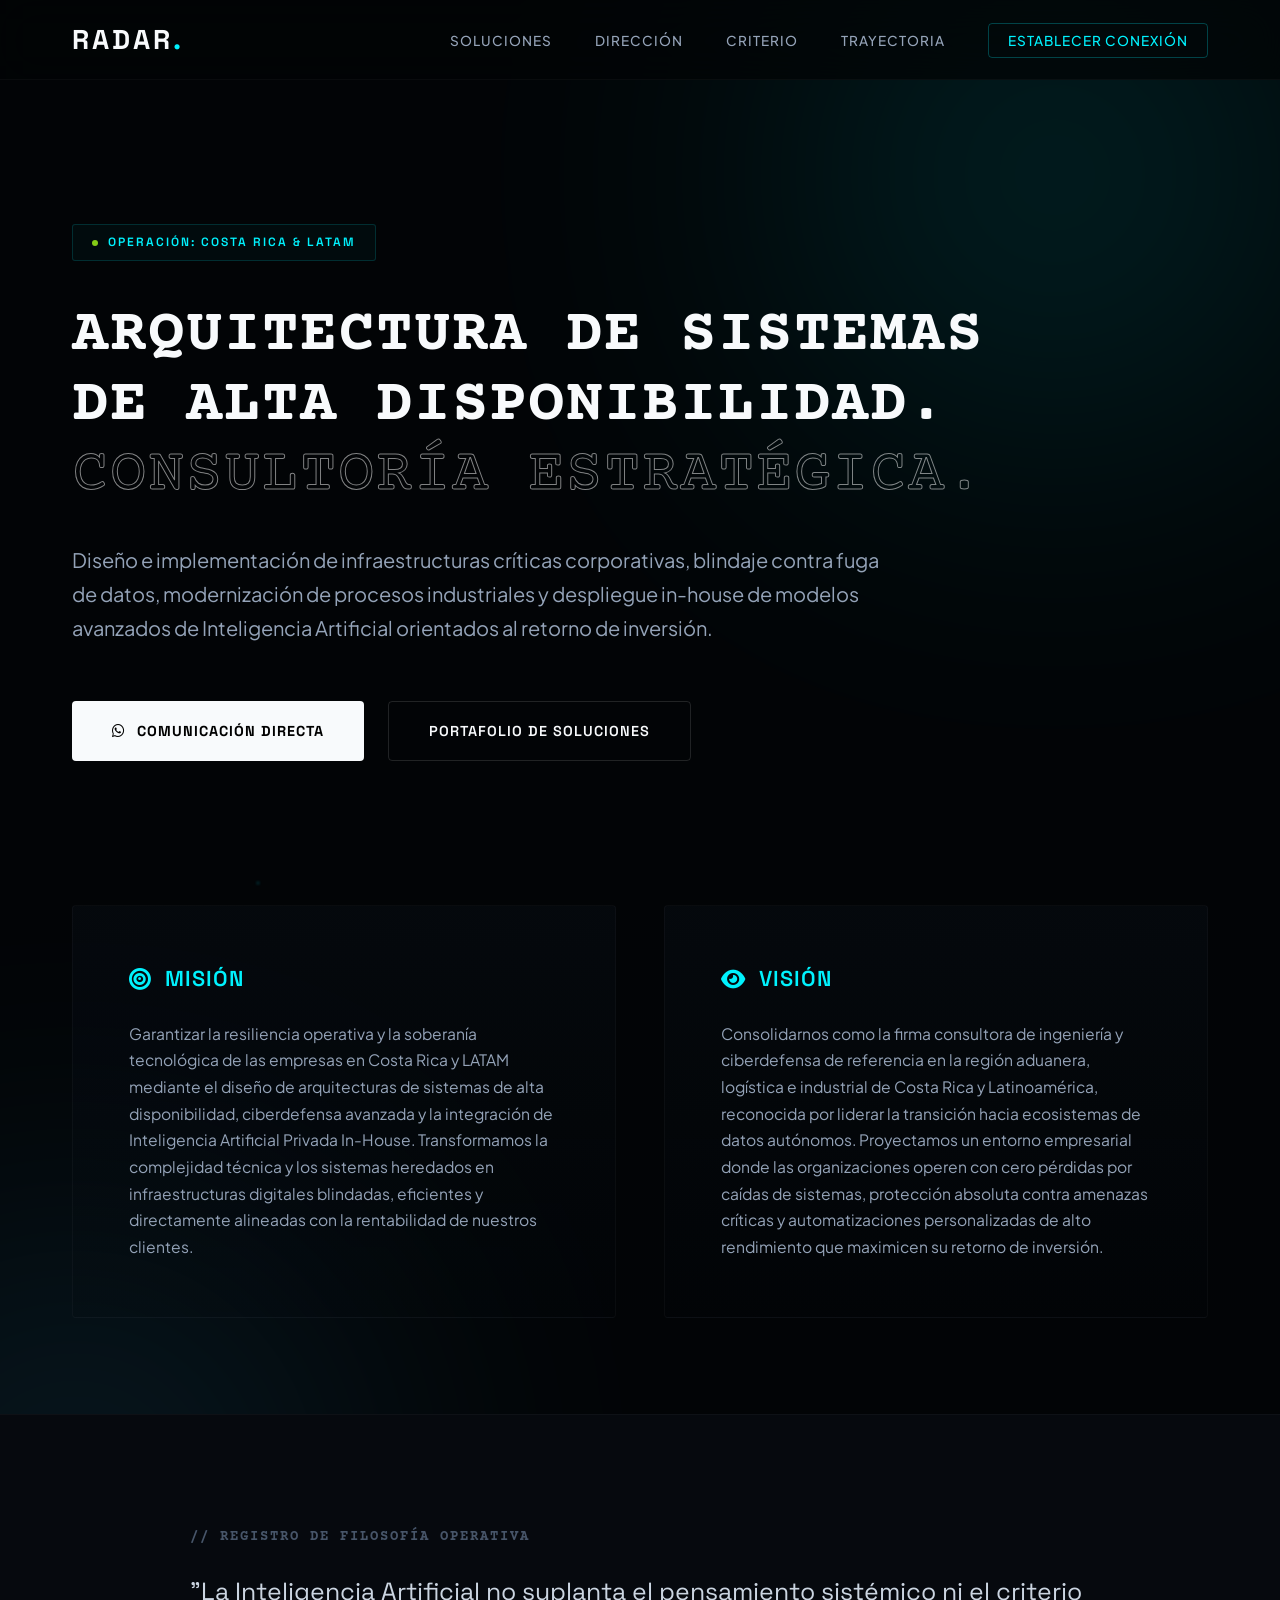
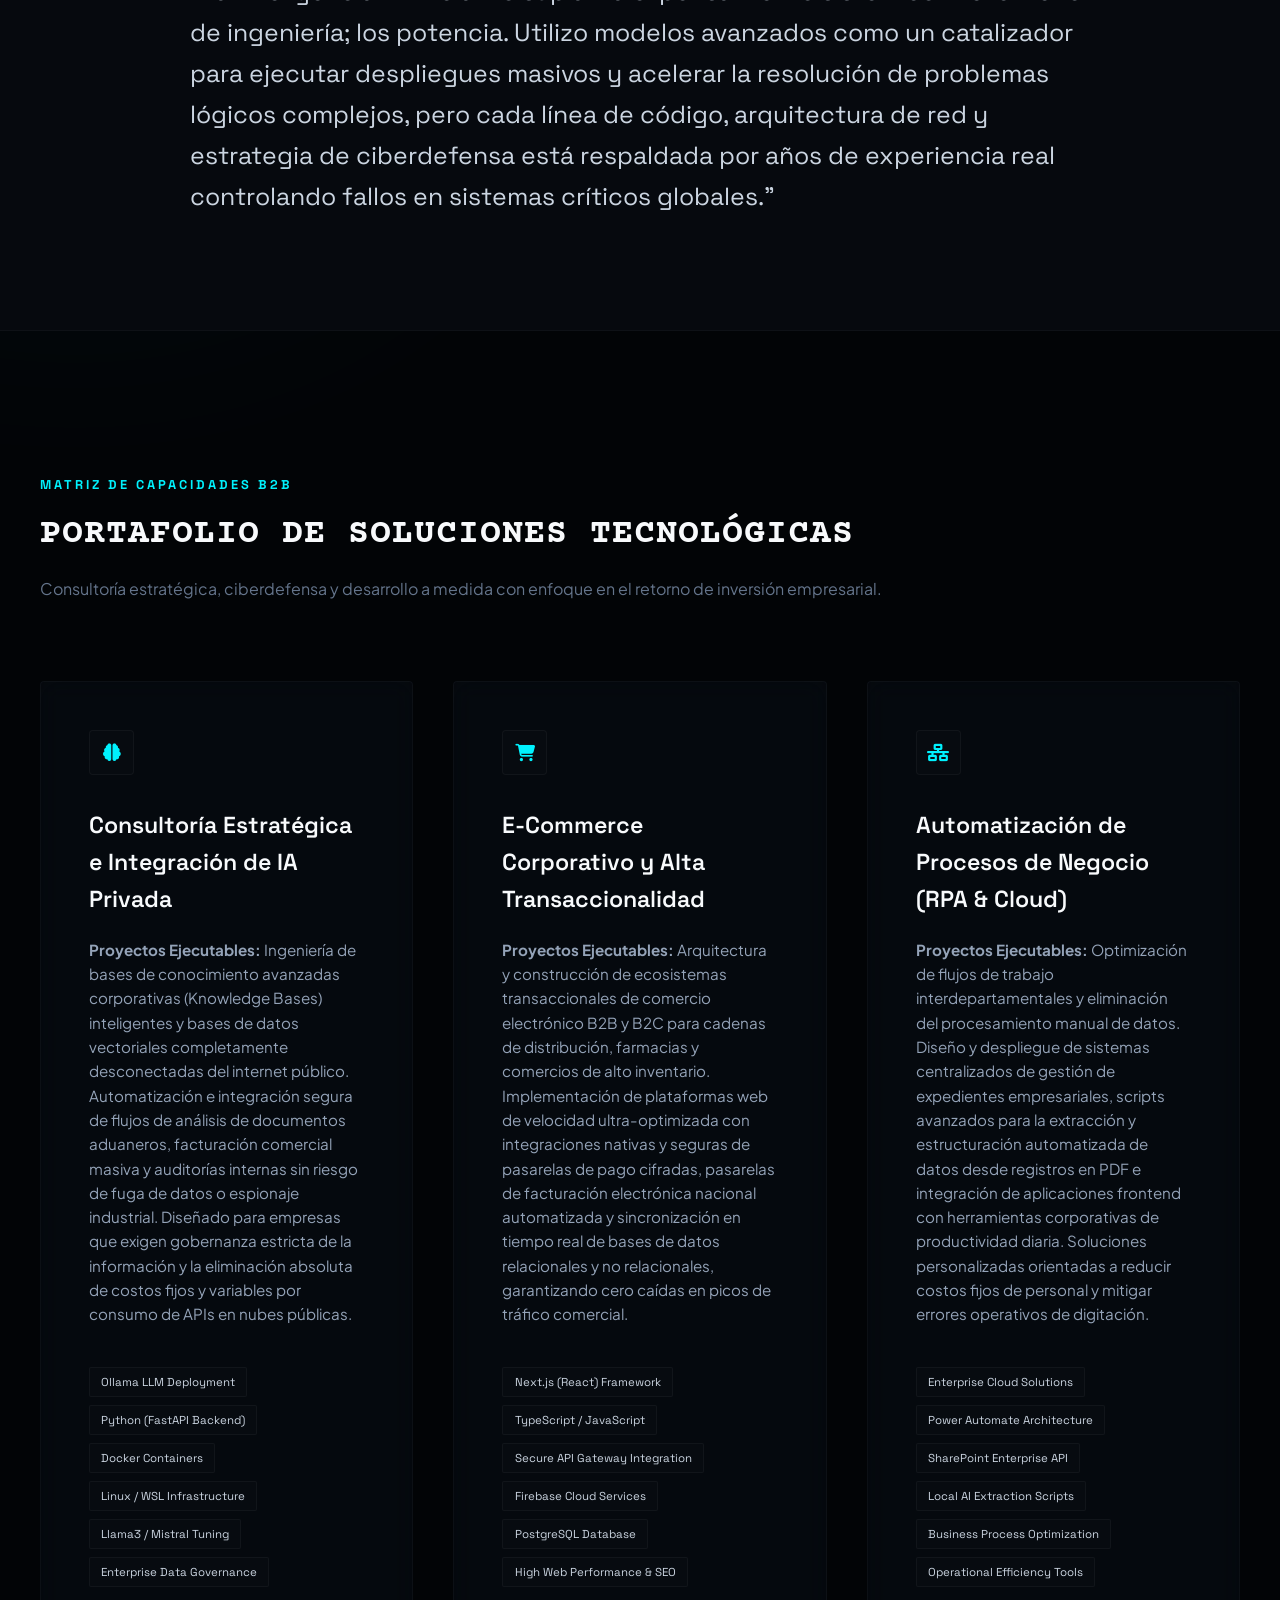
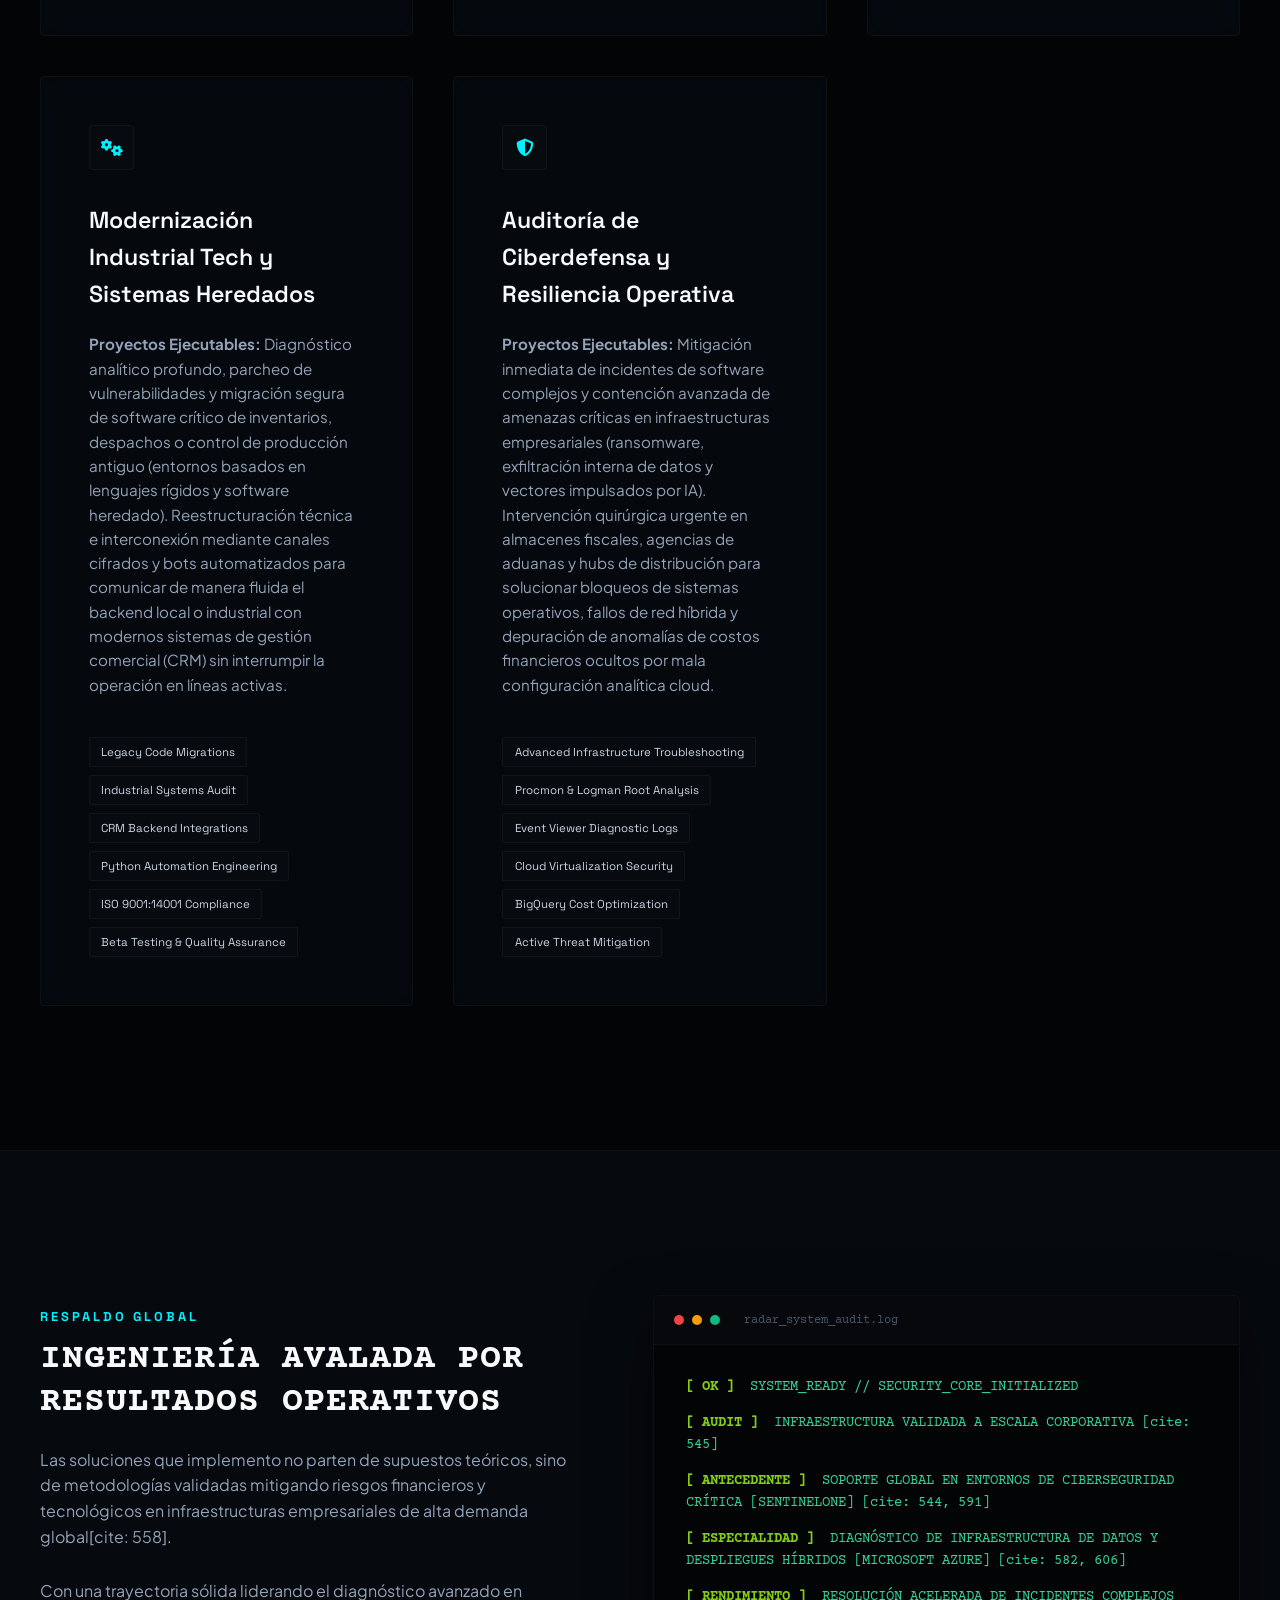
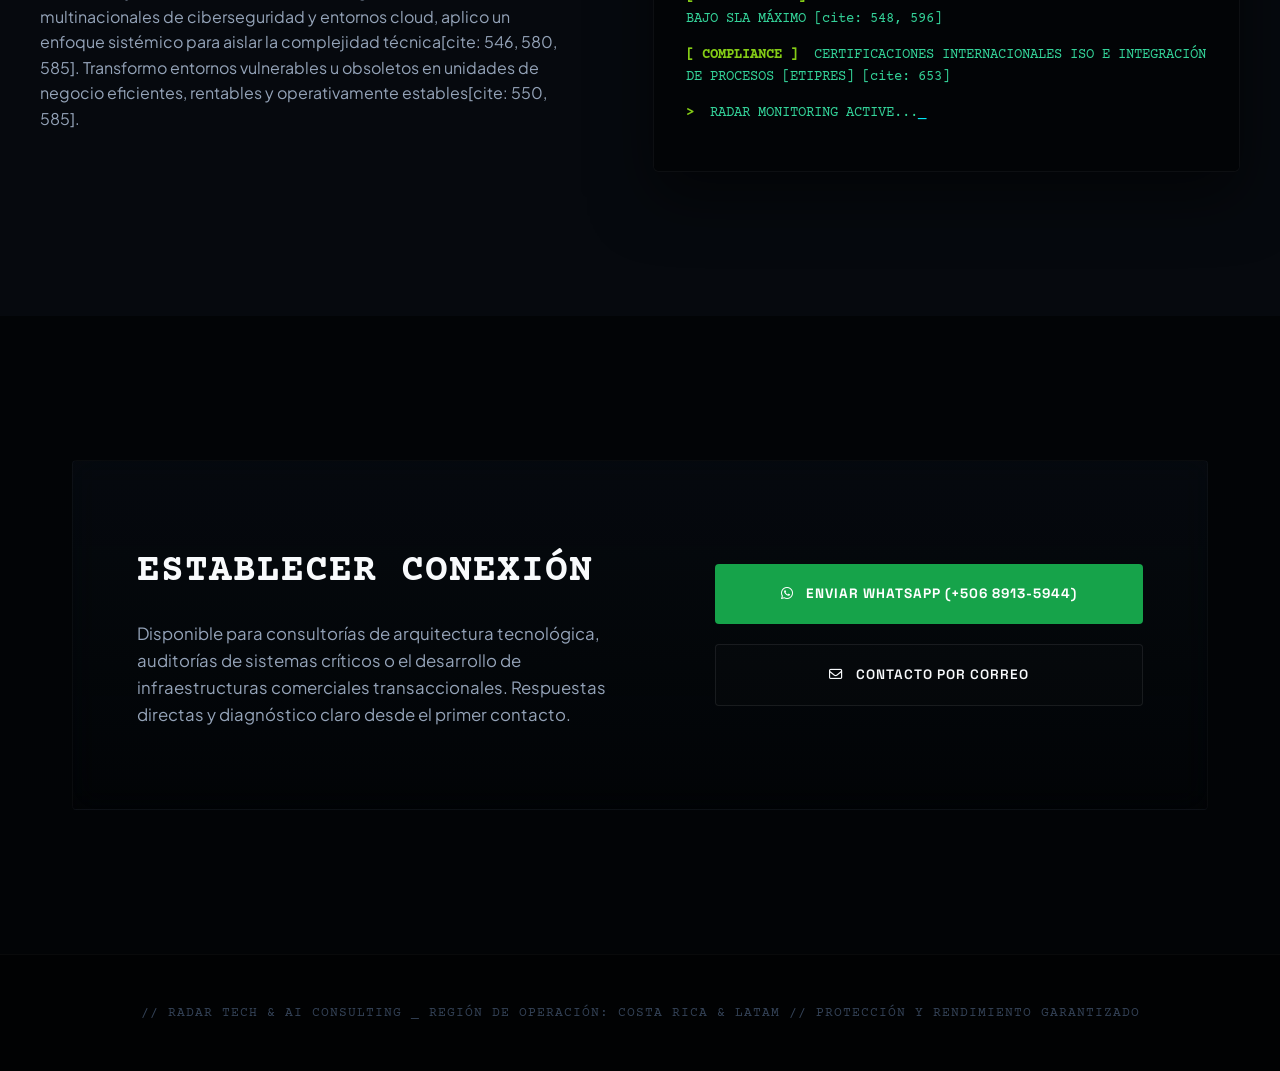
==== index.html @ 562ceb51 "Add files via upload Primera version del sitio radarsitemas.com" ====
<!DOCTYPE html>
<html lang="es">
<head>
    <meta charset="UTF-8">
    <meta name="viewport" content="width=device-width, initial-scale=1.0">
    
    <title>Radar | Arquitectura de Sistemas, Consultoría de IA y Ciberseguridad Costa Rica & LATAM</title>
    <meta name="description" content="Firma de consultoría tecnológica B2B especializada en arquitectura de sistemas de alta disponibilidad, despliegue de IA privada in-house con Ollama, desarrollo de E-commerce corporativo transaccional con Next.js y modernización de infraestructuras críticas industriales legacy en Costa Rica y Latinoamérica.">
    <meta name="keywords" content="Arquitectura de sistemas Costa Rica, Consultoría de Inteligencia Artificial LATAM, Ciberseguridad empresarial, Desarrollo Next.js, Automatización de documentos, Soporte de infraestructura crítica, Ollama In-House, FastAPI backend, Diagnóstico de sistemas legados, Optimización Cloud BigQuery, Virtualización corporativa, Seguridad informática Heredia">
    <meta name="author" content="Radar Tech & AI Consulting">
    <meta name="robots" content="index, follow">
    <link rel="canonical" href="https://tu-dominio-radar.com/">

    <meta property="og:type" content="website">
    <meta property="og:title" content="Radar | Arquitectura de Sistemas y Soluciones de IA Corporativa">
    <meta property="og:description" content="Diseño e implementación de infraestructuras críticas corporativas, blindaje contra fuga de datos, e-commerce transaccional y despliegue in-house de modelos de IA locales orientados al retorno de inversión.">
    <meta property="og:url" content="https://tu-dominio-radar.com/">
    <meta property="og:image" content="https://tu-dominio-radar.com/assets/radar-preview.png">
    <meta property="og:site_name" content="Radar Tech & AI Consulting">
    <meta property="og:locale" content="es_CR">

    <meta name="twitter:card" content="summary_large_image">
    <meta name="twitter:title" content="Radar | Arquitectura de Sistemas y Soluciones de IA Corporativa">
    <meta name="twitter:description" content="Consultoría tecnológica B2B de alta disponibilidad, resiliencia operativa y ciberdefensa avanzada para empresas e instituciones en Costa Rica y LATAM.">
    <meta name="twitter:image" content="https://tu-dominio-radar.com/assets/radar-preview.png">

    <script type="application/ld+json">
    {
      "@context": "https://schema.org",
      "@type": "ProfessionalService",
      "name": "Radar Tech & AI Consulting",
      "image": "https://tu-dominio-radar.com/assets/radar-preview.png",
      "description": "Firma de consultoría especializada en arquitectura de sistemas, ciberdefensa avanzada, modernización de sistemas industriales legados y despliegue de soluciones de IA privadas.",
      "url": "https://tu-dominio-radar.com/",
      "telephone": "+50689135944",
      "email": "jeffryc6@outlook.com",
      "address": {
        "@type": "PostalAddress",
        "addressLocality": "Osa",
        "addressRegion": "Puntarenas",
        "addressCountry": "CR"
      },
      "geo": {
        "@type": "GeoCoordinates",
        "latitude": "10.0024",
        "longitude": "-84.1165"
      },
      "openingHoursSpecification": {
        "@type": "OpeningHoursSpecification",
        "dayOfWeek": [
          "Monday",
          "Tuesday",
          "Wednesday",
          "Thursday",
          "Friday"
        ],
        "opens": "08:00",
        "closes": "18:00"
      },
      "sameAs": [
        "https://www.linkedin.com/in/jefry-carmona-715261119/"
      ],
      "priceRange": "$$$"
    }
    </script>

    <link rel="preconnect" href="https://fonts.googleapis.com">
    <link rel="preconnect" href="https://fonts.gstatic.com" crossorigin>
    <link href="https://fonts.googleapis.com/css2?family=Courier+Prime:wght@400;700&family=Space+Grotesk:wght@400;500;600;700&family=Plus+Jakarta+Sans:wght@400;500;600;700&display=swap" rel="stylesheet">
    <link rel="stylesheet" href="https://cdnjs.cloudflare.com/ajax/libs/font-awesome/6.4.0/css/all.min.css">
    <link rel="stylesheet" href="styles.css">
</head>
<body>

    <div class="particles-container">
        <div class="particle p1"></div>
        <div class="particle p2"></div>
        <div class="particle p3"></div>
        <div class="particle p4"></div>
    </div>

    <div class="ambient-glow bg-glow-1"></div>
    <div class="ambient-glow bg-glow-2"></div>

    <nav>
        <div class="nav-container">
            <div class="brand-logo">RADAR<span>.</span></div>
            <div class="nav-links">
                <a href="#soluciones">Soluciones</a>
                <a href="#estrategia">Dirección</a>
                <a href="#criterio">Criterio</a>
                <a href="#trayectoria">Trayectoria</a>
                <a href="#contacto" class="nav-cta">Establecer Conexión</a>
            </div>
        </div>
    </nav>

    <header>
        <div class="container-hero-elements">
            <div class="badge-mercado">
                <span class="pulse-dot"></span> OPERACIÓN: COSTA RICA & LATAM
            </div>
            <h1 class="typewriter-title">Arquitectura de Sistemas<br>de Alta Disponibilidad. <br><span>Consultoría Estratégica.</span></h1>
            <p class="meta-sub">Diseño e implementación de infraestructuras críticas corporativas, blindaje contra fuga de datos, modernización de procesos industriales y despliegue in-house de modelos avanzados de Inteligencia Artificial orientados al retorno de inversión.</p>
            <div class="cta-container">
                <a href="https://wa.me/50689135944" class="btn-primary" target="_blank">
                    <i class="fa-brands fa-whatsapp"></i> COMUNICACIÓN DIRECTA
                </a>
                <a href="#soluciones" class="btn-secondary">PORTAFOLIO DE SOLUCIONES</a>
            </div>
        </div>
    </header>

    <section id="estrategia" class="estrategia-section">
        <div class="estrategia-container">
            <div class="card-estrategica">
                <div class="icon-header-estrategica"><i class="fa-solid fa-bullseye"></i> Misión</div>
                <p>Garantizar la resiliencia operativa y la soberanía tecnológica de las empresas en Costa Rica y LATAM mediante el diseño de arquitecturas de sistemas de alta disponibilidad, ciberdefensa avanzada y la integración de Inteligencia Artificial Privada In-House. Transformamos la complejidad técnica y los sistemas heredados en infraestructuras digitales blindadas, eficientes y directamente alineadas con la rentabilidad de nuestros clientes.</p>
            </div>
            <div class="card-estrategica">
                <div class="icon-header-estrategica"><i class="fa-solid fa-eye"></i> Visión</div>
                <p>Consolidarnos como la firma consultora de ingeniería y ciberdefensa de referencia en la región aduanera, logística e industrial de Costa Rica y Latinoamérica, reconocida por liderar la transición hacia ecosistemas de datos autónomos. Proyectamos un entorno empresarial donde las organizaciones operen con cero pérdidas por caídas de sistemas, protección absoluta contra amenazas críticas y automatizaciones personalizadas de alto rendimiento que maximicen su retorno de inversión.</p>
            </div>
        </div>
    </section>

    <section id="criterio" class="manifiesto-section">
        <div class="manifiesto-block">
            <span class="manifiesto-tag">// REGISTRO DE FILOSOFÍA OPERATIVA</span>
            <p>"La Inteligencia Artificial no suplanta el pensamiento sistémico ni el criterio de ingeniería; los potencia. Utilizo modelos avanzados como un catalizador para ejecutar despliegues masivos y acelerar la resolución de problemas lógicos complejos, pero cada línea de código, arquitectura de red y estrategia de ciberdefensa está respaldada por años de experiencia real controlando fallos en sistemas críticos globales."</p>
        </div>
    </section>

    <section id="soluciones" class="servicios-section">
        <div class="section-title">
            <span class="section-subtitle">MATRIZ DE CAPACIDADES B2B</span>
            <h2 class="typewriter-title">PORTAFOLIO DE SOLUCIONES TECNOLÓGICAS</h2>
            <p>Consultoría estratégica, ciberdefensa y desarrollo a medida con enfoque en el retorno de inversión empresarial.</p>
        </div>
        
        <div class="grid-servicios">
            <div class="card-servicio">
                <div class="card-inner">
                    <div class="card-header-icon">
                        <i class="fa-solid fa-brain"></i>
                    </div>
                    <h3>Consultoría Estratégica e Integración de IA Privada</h3>
                    <p><strong>Proyectos Ejecutables:</strong> Ingeniería de bases de conocimiento avanzadas corporativas (Knowledge Bases) inteligentes y bases de datos vectoriales completamente desconectadas del internet público. Automatización e integración segura de flujos de análisis de documentos aduaneros, facturación comercial masiva y auditorías internas sin riesgo de fuga de datos o espionaje industrial. Diseñado para empresas que exigen gobernanza estricta de la información y la eliminación absoluta de costos fijos y variables por consumo de APIs en nubes públicas.</p>
                    <div class="tech-tags">
                        <span>Ollama LLM Deployment</span>
                        <span>Python (FastAPI Backend)</span>
                        <span>Docker Containers</span>
                        <span>Linux / WSL Infrastructure</span>
                        <span>Llama3 / Mistral Tuning</span>
                        <span>Enterprise Data Governance</span>
                    </div>
                </div>
            </div>

            <div class="card-servicio">
                <div class="card-inner">
                    <div class="card-header-icon">
                        <i class="fa-solid fa-cart-shopping"></i>
                    </div>
                    <h3>E-Commerce Corporativo y Alta Transaccionalidad</h3>
                    <p><strong>Proyectos Ejecutables:</strong> Arquitectura y construcción de ecosistemas transaccionales de comercio electrónico B2B y B2C para cadenas de distribución, farmacias y comercios de alto inventario. Implementación de plataformas web de velocidad ultra-optimizada con integraciones nativas y seguras de pasarelas de pago cifradas, pasarelas de facturación electrónica nacional automatizada y sincronización en tiempo real de bases de datos relacionales y no relacionales, garantizando cero caídas en picos de tráfico comercial.</p>
                    <div class="tech-tags">
                        <span>Next.js (React) Framework</span>
                        <span>TypeScript / JavaScript</span>
                        <span>Secure API Gateway Integration</span>
                        <span>Firebase Cloud Services</span>
                        <span>PostgreSQL Database</span>
                        <span>High Web Performance & SEO</span>
                    </div>
                </div>
            </div>

            <div class="card-servicio">
                <div class="card-inner">
                    <div class="card-header-icon">
                        <i class="fa-solid fa-network-wired"></i>
                    </div>
                    <h3>Automatización de Procesos de Negocio (RPA & Cloud)</h3>
                    <p><strong>Proyectos Ejecutables:</strong> Optimización de flujos de trabajo interdepartamentales y eliminación del procesamiento manual de datos. Diseño y despliegue de sistemas centralizados de gestión de expedientes empresariales, scripts avanzados para la extracción y estructuración automatizada de datos desde registros en PDF e integración de aplicaciones frontend con herramientas corporativas de productividad diaria. Soluciones personalizadas orientadas a reducir costos fijos de personal y mitigar errores operativos de digitación.</p>
                    <div class="tech-tags">
                        <span>Enterprise Cloud Solutions</span>
                        <span>Power Automate Architecture</span>
                        <span>SharePoint Enterprise API</span>
                        <span>Local AI Extraction Scripts</span>
                        <span>Business Process Optimization</span>
                        <span>Operational Efficiency Tools</span>
                    </div>
                </div>
            </div>

            <div class="card-servicio">
                <div class="card-inner">
                    <div class="card-header-icon">
                        <i class="fa-solid fa-gears"></i>
                    </div>
                    <h3>Modernización Industrial Tech y Sistemas Heredados</h3>
                    <p><strong>Proyectos Ejecutables:</strong> Diagnóstico analítico profundo, parcheo de vulnerabilidades y migración segura de software crítico de inventarios, despachos o control de producción antiguo (entornos basados en lenguajes rígidos y software heredado). Reestructuración técnica e interconexión mediante canales cifrados y bots automatizados para comunicar de manera fluida el backend local o industrial con modernos sistemas de gestión comercial (CRM) sin interrumpir la operación en líneas activas.</p>
                    <div class="tech-tags">
                        <span>Legacy Code Migrations</span>                        
                        <span>Industrial Systems Audit</span>
                        <span>CRM Backend Integrations</span>
                        <span>Python Automation Engineering</span>
                        <span>ISO 9001:14001 Compliance</span>
                        <span>Beta Testing & Quality Assurance</span>
                    </div>
                </div>
            </div>

            <div class="card-servicio">
                <div class="card-inner">
                    <div class="card-header-icon">
                        <i class="fa-solid fa-shield-halved"></i>
                    </div>
                    <h3>Auditoría de Ciberdefensa y Resiliencia Operativa</h3>
                    <p><strong>Proyectos Ejecutables:</strong> Mitigación inmediata de incidentes de software complejos y contención avanzada de amenazas críticas en infraestructuras empresariales (ransomware, exfiltración interna de datos y vectores impulsados por IA). Intervención quirúrgica urgente en almacenes fiscales, agencias de aduanas y hubs de distribución para solucionar bloqueos de sistemas operativos, fallos de red híbrida y depuración de anomalías de costos financieros ocultos por mala configuración analítica cloud.</p>
                    <div class="tech-tags">
                        <span>Advanced Infrastructure Troubleshooting</span>
                        <span>Procmon & Logman Root Analysis</span>
                        <span>Event Viewer Diagnostic Logs</span>
                        <span>Cloud Virtualization Security</span>
                        <span>BigQuery Cost Optimization</span>
                        <span>Active Threat Mitigation</span>
                    </div>
                </div>
            </div>
        </div>
    </section>

    <section id="trayectoria" class="trayectoria-section">
        <div class="trayectoria-container">
            <div class="trayectoria-text">
                <span class="section-subtitle">RESPALDO GLOBAL</span>
                <h3 class="typewriter-title">INGENIERÍA AVALADA POR RESULTADOS OPERATIVOS</h3>
                <p>Las soluciones que implemento no parten de supuestos teóricos, sino de metodologías validadas mitigando riesgos financieros y tecnológicos en infraestructuras empresariales de alta demanda global[cite: 558].</p>
                <p>Con una trayectoria sólida liderando el diagnóstico avanzado en multinacionales de ciberseguridad y entornos cloud, aplico un enfoque sistémico para aislar la complejidad técnica[cite: 546, 580, 585]. Transformo entornos vulnerables u obsoletos en unidades de negocio eficientes, rentables y operativamente estables[cite: 550, 585].</p>
            </div>
            
            <div class="terminal-container">
                <div class="terminal-header">
                    <span class="dot red"></span>
                    <span class="dot yellow"></span>
                    <span class="dot green"></span>
                    <span class="terminal-title">radar_system_audit.log</span>
                </div>
                <div class="bitacora-logs">
                    <div class="log-line"><span class="log-tag">[ OK ]</span> SYSTEM_READY // SECURITY_CORE_INITIALIZED</div>
                    <div class="log-line"><span class="log-tag">[ AUDIT ]</span> INFRAESTRUCTURA VALIDADA A ESCALA CORPORATIVA [cite: 545]</div>
                    <div class="log-line"><span class="log-tag">[ ANTECEDENTE ]</span> SOPORTE GLOBAL EN ENTORNOS DE CIBERSEGURIDAD CRÍTICA [SENTINELONE] [cite: 544, 591]</div>
                    <div class="log-line"><span class="log-tag">[ ESPECIALIDAD ]</span> DIAGNÓSTICO DE INFRAESTRUCTURA DE DATOS Y DESPLIEGUES HÍBRIDOS [MICROSOFT AZURE] [cite: 582, 606]</div>
                    <div class="log-line"><span class="log-tag">[ RENDIMIENTO ]</span> RESOLUCIÓN ACELERADA DE INCIDENTES COMPLEJOS BAJO SLA MÁXIMO [cite: 548, 596]</div>
                    <div class="log-line"><span class="log-tag">[ COMPLIANCE ]</span> CERTIFICACIONES INTERNACIONALES ISO E INTEGRACIÓN DE PROCESOS [ETIPRES] [cite: 653]</div>
                    <div class="log-line blink-line"><span class="log-tag">></span> RADAR MONITORING ACTIVE...<span>_</span></div>
                </div>
            </div>
        </div>
    </section>

    <section id="contacto" class="contacto-section">
        <div class="contacto-wrapper">
            <div class="contacto-info">
                <h2 class="typewriter-title">ESTABLECER CONEXIÓN</h2>
                <p>Disponible para consultorías de arquitectura tecnológica, auditorías de sistemas críticos o el desarrollo de infraestructuras comerciales transaccionales. Respuestas directas y diagnóstico claro desde el primer contacto.</p>
            </div>
            <div class="contacto-actions">
                <a href="https://wa.me/50689135944" class="btn-whatsapp" target="_blank">
                    <i class="fa-brands fa-whatsapp"></i> ENVIAR WHATSAPP (+506 8913-5944)
                </a>
                <a href="mailto:jeffryc6@outlook.com" class="btn-email">
                    <i class="fa-regular fa-envelope"></i> CONTACTO POR CORREO
                </a>
            </div>
        </div>
    </section>

    <footer>
        <p>// RADAR TECH & AI CONSULTING _ REGIÓN DE OPERACIÓN: COSTA RICA & LATAM // PROTECCIÓN Y RENDIMIENTO GARANTIZADO</p>
    </footer>

</body>
</html>
---- styles.css ----
:root {
    --bg-principal: #020406; /* Negro ultra profundo estilo Apple OLED */
    --bg-secundario: #06090e; /* Gris azulado aduanero militar */
    --bg-tarjeta: rgba(10, 16, 26, 0.45); /* Cristal translúcido premium */
    --color-primario: #00f2fe; /* Cyan táctico de alta visibilidad */
    --color-secundario: #38bdf8; /* Azul cielo tecnológico */
    --texto-principal: #f8fafc;
    --texto-mutado: #475569;
    --color-linea-empresa: #84cc16; /* Verde de estado seguro corporativo */
    --borde-premium: rgba(0, 242, 254, 0.08);
    --glass-border: rgba(255, 255, 255, 0.03);
}

* {
    box-sizing: border-box;
    margin: 0;
    padding: 0;
    scroll-behavior: smooth;
}

body {
    font-family: 'Plus Jakarta Sans', sans-serif;
    background-color: var(--bg-principal);
    color: var(--texto-principal);
    line-height: 1.6;
    overflow-x: hidden;
    position: relative;
}

/* --- RED DE PARTÍCULAS CON MOVIMIENTO DINÁMICO NATIVO --- */
.particles-container {
    position: absolute;
    top: 0; left: 0; width: 100%; height: 100%;
    pointer-events: none;
    z-index: -1;
    overflow: hidden;
}

.particle {
    position: absolute;
    background: rgba(0, 242, 254, 0.12);
    border-radius: 50%;
    filter: blur(1px);
}

.p1 { width: 4px; height: 4px; top: 15%; left: 20%; animation: floatVertical 12s infinite ease-in-out; }
.p2 { width: 6px; height: 6px; top: 45%; left: 80%; animation: floatVertical 18s infinite ease-in-out 2s; background: rgba(56, 189, 248, 0.08); }
.p3 { width: 3px; height: 3px; top: 75%; left: 40%; animation: floatVertical 14s infinite ease-in-out 1s; }
.p4 { width: 5px; height: 5px; top: 25%; left: 65%; animation: floatVertical 22s infinite ease-in-out 3s; }

@keyframes floatVertical {
    0%, 100% { transform: translateY(0) translateX(0); opacity: 0.3; }
    50% { transform: translateY(-60px) translateX(20px); opacity: 0.8; }
}

/* --- GRADIENTES AMBIENTALES FLOTANTES (Estilo CrowdStrike) --- */
.ambient-glow {
    position: absolute;
    width: 650px;
    height: 650px;
    border-radius: 50%;
    pointer-events: none;
    z-index: -1;
    filter: blur(150px);
    opacity: 0.22;
    animation: pulseGlow 10s infinite ease-in-out;
}
.bg-glow-1 {
    top: -150px; right: -100px;
    background: radial-gradient(circle, var(--color-primario) 0%, transparent 80%);
}
.bg-glow-2 {
    top: 130vh; left: -250px;
    background: radial-gradient(circle, var(--color-secundario) 0%, transparent 80%);
    animation-delay: 3s;
}

@keyframes pulseGlow {
    0%, 100% { transform: scale(1); opacity: 0.18; }
    50% { transform: scale(1.12); opacity: 0.24; }
}

/* --- TIPOGRAFÍAS Y ENCABEZADOS --- */
h1, h2, h3, .brand-logo, .badge-mercado, .btn-primary, .btn-secondary, .tech-tags span, .section-subtitle, .icon-header-estrategica {
    font-family: 'Space Grotesk', sans-serif;
}

.typewriter-title {
    font-family: 'Courier Prime', monospace;
    font-weight: 700;
    text-transform: uppercase;
    letter-spacing: 1px;
}

.section-subtitle {
    font-size: 0.8rem;
    color: var(--color-primario);
    letter-spacing: 3px;
    text-transform: uppercase;
    display: block;
    margin-bottom: 0.7rem;
    font-weight: 700;
}

/* --- BARRA DE NAVEGACIÓN (Estilo Apple Glass) --- */
nav {
    background-color: rgba(2, 4, 6, 0.75);
    backdrop-filter: blur(20px);
    -webkit-backdrop-filter: blur(20px);
    border-bottom: 1px solid var(--glass-border);
    padding: 1.1rem 0;
    position: fixed;
    width: 100%;
    top: 0;
    z-index: 1000;
}

.nav-container {
    max-width: 1200px;
    margin: 0 auto;
    padding: 0 2rem;
    display: flex;
    justify-content: space-between;
    align-items: center;
}

.brand-logo {
    font-size: 1.7rem;
    font-weight: 700;
    letter-spacing: 3px;
    color: var(--texto-principal);
}

.brand-logo span { color: var(--color-primario); }

.nav-links a {
    color: #94a3b8;
    text-decoration: none;
    margin-left: 2.5rem;
    font-weight: 500;
    transition: color 0.3s ease;
    font-size: 0.85rem;
    text-transform: uppercase;
    letter-spacing: 1px;
}

.nav-links a:hover { color: var(--color-primario); }

.nav-links .nav-cta {
    border: 1px solid rgba(0, 242, 254, 0.25);
    padding: 0.5rem 1.2rem;
    border-radius: 4px;
    color: var(--color-primario);
    transition: all 0.3s cubic-bezier(0.16, 1, 0.3, 1);
}

.nav-links .nav-cta:hover {
    background: rgba(0, 242, 254, 0.08);
    border-color: var(--color-primario);
    transform: translateY(-1px);
}

/* --- SECCIÓN HERO --- */
header {
    padding: 14rem 2rem 5rem 2rem;
    max-width: 1200px;
    margin: 0 auto;
    min-height: 80vh;
    display: flex;
    flex-direction: column;
    justify-content: center;
}

.badge-mercado {
    background: rgba(0, 242, 254, 0.03);
    border: 1px solid rgba(0, 242, 254, 0.15);
    color: var(--color-primario);
    padding: 0.5rem 1.2rem;
    border-radius: 3px;
    font-size: 0.75rem;
    font-weight: 600;
    display: inline-flex;
    align-items: center;
    gap: 0.6rem;
    margin-bottom: 2.5rem;
    letter-spacing: 2px;
    width: fit-content;
}

.pulse-dot {
    width: 6px; height: 6px;
    background-color: var(--color-linea-empresa);
    border-radius: 50%;
    box-shadow: 0 0 0 0 rgba(132, 204, 22, 0.7);
    animation: pulse 1.8s infinite;
}

header h1 {
    font-size: 3.8rem;
    line-height: 1.15;
    margin-bottom: 2rem;
    font-weight: 700;
    color: var(--texto-principal);
}

header h1 span {
    color: transparent;
    -webkit-text-stroke: 1px rgba(255, 255, 255, 0.5);
    font-weight: 400;
}

header .meta-sub {
    color: #94a3b8;
    font-size: 1.25rem;
    max-width: 820px;
    margin-bottom: 3.5rem;
    line-height: 1.7;
}

.cta-container {
    display: flex;
    gap: 1.5rem;
    flex-wrap: wrap;
}

.btn-primary {
    background-color: var(--texto-principal);
    color: #000;
    padding: 1.1rem 2.5rem;
    border-radius: 4px;
    text-decoration: none;
    font-weight: 700;
    display: inline-flex;
    align-items: center;
    gap: 0.7rem;
    font-size: 0.9rem;
    text-transform: uppercase;
    letter-spacing: 1px;
    transition: all 0.3s ease;
}

.btn-primary:hover {
    background-color: #cbd5e1;
    transform: translateY(-2px);
    box-shadow: 0 10px 25px rgba(255, 255, 255, 0.05);
}

.btn-secondary {
    border: 1px solid rgba(255, 255, 255, 0.12);
    color: var(--texto-principal);
    padding: 1.1rem 2.5rem;
    border-radius: 4px;
    text-decoration: none;
    font-weight: 600;
    display: inline-flex;
    align-items: center;
    gap: 0.7rem;
    font-size: 0.9rem;
    text-transform: uppercase;
    letter-spacing: 1px;
    background: transparent;
    transition: all 0.3s ease;
}

.btn-secondary:hover {
    background: rgba(255, 255, 255, 0.03);
    border-color: rgba(255, 255, 255, 0.3);
    transform: translateY(-2px);
}

/* --- SECCIÓN MISIÓN Y VISIÓN (B2B GLASS CARDS) --- */
.estrategia-section {
    max-width: 1200px;
    margin: 0 auto;
    padding: 4rem 2rem 6rem 2rem;
}

.estrategia-container {
    display: grid;
    grid-template-columns: 1fr 1fr;
    gap: 3rem;
}

.card-estrategica {
    background: linear-gradient(180deg, rgba(14, 22, 35, 0.25) 0%, rgba(6, 9, 14, 0.1) 100%);
    border: 1px solid var(--glass-border);
    padding: 3.5rem;
    border-radius: 4px;
    transition: border-color 0.4s ease;
}

.card-estrategica:hover {
    border-color: rgba(56, 189, 248, 0.2);
}

.icon-header-estrategica {
    font-size: 1.35rem;
    font-weight: 600;
    color: var(--color-primario);
    margin-bottom: 1.5rem;
    display: flex;
    align-items: center;
    gap: 0.8rem;
    text-transform: uppercase;
    letter-spacing: 1px;
}

.card-estrategica p {
    color: #94a3b8;
    font-size: 0.98rem;
    line-height: 1.7;
}

/* --- MANIFIESTO DE ALTO CONTRASTE --- */
.manifiesto-section {
    background-color: var(--bg-secundario);
    padding: 7rem 2rem;
    border-top: 1px solid var(--glass-border);
    border-bottom: 1px solid var(--glass-border);
}

.manifiesto-block { max-width: 900px; margin: 0 auto; }
.manifiesto-tag {
    font-family: 'Courier Prime', monospace;
    color: #475569; font-weight: 700; font-size: 0.85rem;
    text-transform: uppercase; display: block; margin-bottom: 1.5rem; letter-spacing: 2px;
}
.manifiesto-block p { font-family: 'Space Grotesk', sans-serif; font-size: 1.55rem; line-height: 1.65; color: #cbd5e1; }

/* --- SOLUCIONES (Look de Cristal e Interacciones Líquidas) --- */
.servicios-section { padding: 9rem 2rem; }
.section-title { max-width: 1200px; margin: 0 auto 5rem auto; }
.section-title h2 { font-size: 2.2rem; margin-bottom: 0.8rem; }
.section-title p { color: #64748b; font-size: 1rem; }

.grid-servicios {
    display: grid;
    grid-template-columns: repeat(auto-fit, minmax(360px, 1fr));
    gap: 2.5rem; max-width: 1200px; margin: 0 auto;
}

.card-servicio {
    background: var(--bg-tarjeta);
    backdrop-filter: blur(12px); -webkit-backdrop-filter: blur(12px);
    border: 1px solid var(--glass-border); border-radius: 4px;
    transition: all 0.4s cubic-bezier(0.16, 1, 0.3, 1);
    position: relative; overflow: hidden;
}

.card-servicio::before {
    content: ''; position: absolute;
    top: 0; left: -100%; width: 50%; height: 100%;
    background: linear-gradient(to right, transparent, rgba(0, 242, 254, 0.04), transparent);
    transition: all 0.6s ease;
}

.card-servicio:hover {
    transform: translateY(-5px);
    border-color: rgba(0, 242, 254, 0.25);
    box-shadow: 0 15px 35px rgba(0, 0, 0, 0.4);
}

.card-servicio:hover::before { left: 100%; }
.card-inner { padding: 3rem; }

.card-header-icon {
    width: 45px; height: 45px;
    background: rgba(255, 255, 255, 0.01);
    border: 1px solid rgba(255, 255, 255, 0.04); border-radius: 4px;
    display: flex; align-items: center; justify-content: center; margin-bottom: 2rem;
}

.card-header-icon i { color: var(--color-primario); font-size: 1.1rem; }
.card-servicio h3 { font-size: 1.45rem; margin-bottom: 1.2rem; font-weight: 600; }
.card-servicio p { color: #94a3b8; font-size: 0.95rem; margin-bottom: 2.5rem; line-height: 1.6; }

.tech-tags { display: flex; flex-wrap: wrap; gap: 0.5rem; }
.tech-tags span {
    background: rgba(255, 255, 255, 0.01); border: 1px solid rgba(255, 255, 255, 0.04);
    padding: 0.3rem 0.7rem; border-radius: 2px; font-size: 0.72rem; color: #cbd5e1;
}

/* --- TRAYECTORIA Y TERMINAL --- */
.trayectoria-section { background-color: var(--bg-secundario); padding: 9rem 2rem; border-top: 1px solid var(--glass-border); }
.trayectoria-container { max-width: 1200px; margin: 0 auto; display: grid; grid-template-columns: 1fr 1.1fr; gap: 5rem; align-items: center; }
.trayectoria-text h3 { font-size: 2.2rem; margin-bottom: 1.5rem; line-height: 1.2; }
.trayectoria-text p { color: #94a3b8; margin-bottom: 1.8rem; font-size: 1rem; }

.terminal-container { background-color: #030508; border: 1px solid rgba(255, 255, 255, 0.04); border-radius: 6px; box-shadow: 0 25px 60px rgba(0, 0, 0, 0.5); overflow: hidden; }
.terminal-header { background-color: rgba(255, 255, 255, 0.01); padding: 0.9rem 1.2rem; border-bottom: 1px solid rgba(255, 255, 255, 0.03); display: flex; align-items: center; gap: 0.5rem; }
.terminal-header .dot { width: 10px; height: 10px; border-radius: 50%; display: inline-block; }
.terminal-header .dot.red { background-color: #ef4444; }
.terminal-header .dot.yellow { background-color: #f59e0b; }
.terminal-header .dot.green { background-color: #10b981; }
.terminal-title { font-family: 'Courier Prime', monospace; font-size: 0.75rem; color: #475569; margin-left: 1rem; }

.bitacora-logs { font-family: 'Courier Prime', monospace; padding: 2rem; font-size: 0.85rem; color: #34d399; background-color: #020406; }
.bitacora-logs .log-line { margin-bottom: 0.9rem; line-height: 1.6; }
.bitacora-logs .log-line span.log-tag { color: var(--color-linea-empresa); font-weight: bold; margin-right: 0.5rem; }
.blink-line span { animation: blink 1.1s infinite; color: var(--color-primario); }

/* --- SECCIÓN CONTACTO --- */
.contacto-section { padding: 9rem 2rem; max-width: 1200px; margin: 0 auto; }
.contacto-wrapper {
    border: 1px solid var(--glass-border); background: linear-gradient(180deg, rgba(14, 22, 35, 0.3) 0%, rgba(4, 6, 10, 0.1) 100%);
    backdrop-filter: blur(15px); -webkit-backdrop-filter: blur(15px); padding: 5rem 4rem; border-radius: 4px;
    display: grid; grid-template-columns: 1.2fr 1fr; gap: 4rem; align-items: center;
}
.contacto-info h2 { font-size: 2.4rem; margin-bottom: 1.2rem; }
.contacto-info p { color: #94a3b8; font-size: 1.05rem; }
.contacto-actions { display: flex; flex-direction: column; gap: 1.2rem; }

.btn-whatsapp {
    background-color: #16a34a; color: #fff; padding: 1.2rem 2rem; border-radius: 4px; text-decoration: none; font-weight: 700;
    font-family: 'Space Grotesk', sans-serif; text-transform: uppercase; letter-spacing: 1px;
    display: inline-flex; align-items: center; justify-content: center; gap: 0.8rem; font-size: 0.85rem; transition: background-color 0.3s;
}
.btn-whatsapp:hover { background-color: #15803d; }

.btn-email {
    border: 1px solid rgba(255, 255, 255, 0.08); color: var(--texto-principal); padding: 1.2rem 2rem; border-radius: 4px; text-decoration: none; font-weight: 600;
    font-family: 'Space Grotesk', sans-serif; text-transform: uppercase; letter-spacing: 1px;
    display: inline-flex; align-items: center; justify-content: center; gap: 0.8rem; font-size: 0.85rem; background: rgba(255, 255, 255, 0.01); transition: all 0.3s ease;
}
.btn-email:hover { background-color: rgba(255, 255, 255, 0.04); border-color: rgba(255, 255, 255, 0.2); }

/* --- FOOTER --- */
footer { background-color: #010203; padding: 3rem 2rem; text-align: center; border-top: 1px solid var(--glass-border); font-family: 'Courier Prime', monospace; font-size: 0.8rem; color: #334155; letter-spacing: 1px; }

/* --- ADAPTACIONES Y ANIMACIONES --- */
@keyframes pulse {
    0% { transform: scale(0.95); box-shadow: 0 0 0 0 rgba(132, 204, 22, 0.4); }
    70% { transform: scale(1); box-shadow: 0 0 0 8px rgba(132, 204, 22, 0); }
    100% { transform: scale(0.95); box-shadow: 0 0 0 0 rgba(132, 204, 22, 0); }
}
@keyframes blink { 0%, 100% { opacity: 1; } 50% { opacity: 0; } }

@media (max-width: 1024px) {
    header h1 { font-size: 3rem; }
    .estrategia-container, .trayectoria-container, .contacto-wrapper { grid-template-columns: 1fr; gap: 3rem; }
    .contacto-wrapper { padding: 4rem 2rem; }
    .nav-links { display: none; }
}
@media (max-width: 640px) {
    header h1 { font-size: 2.1rem; }
}
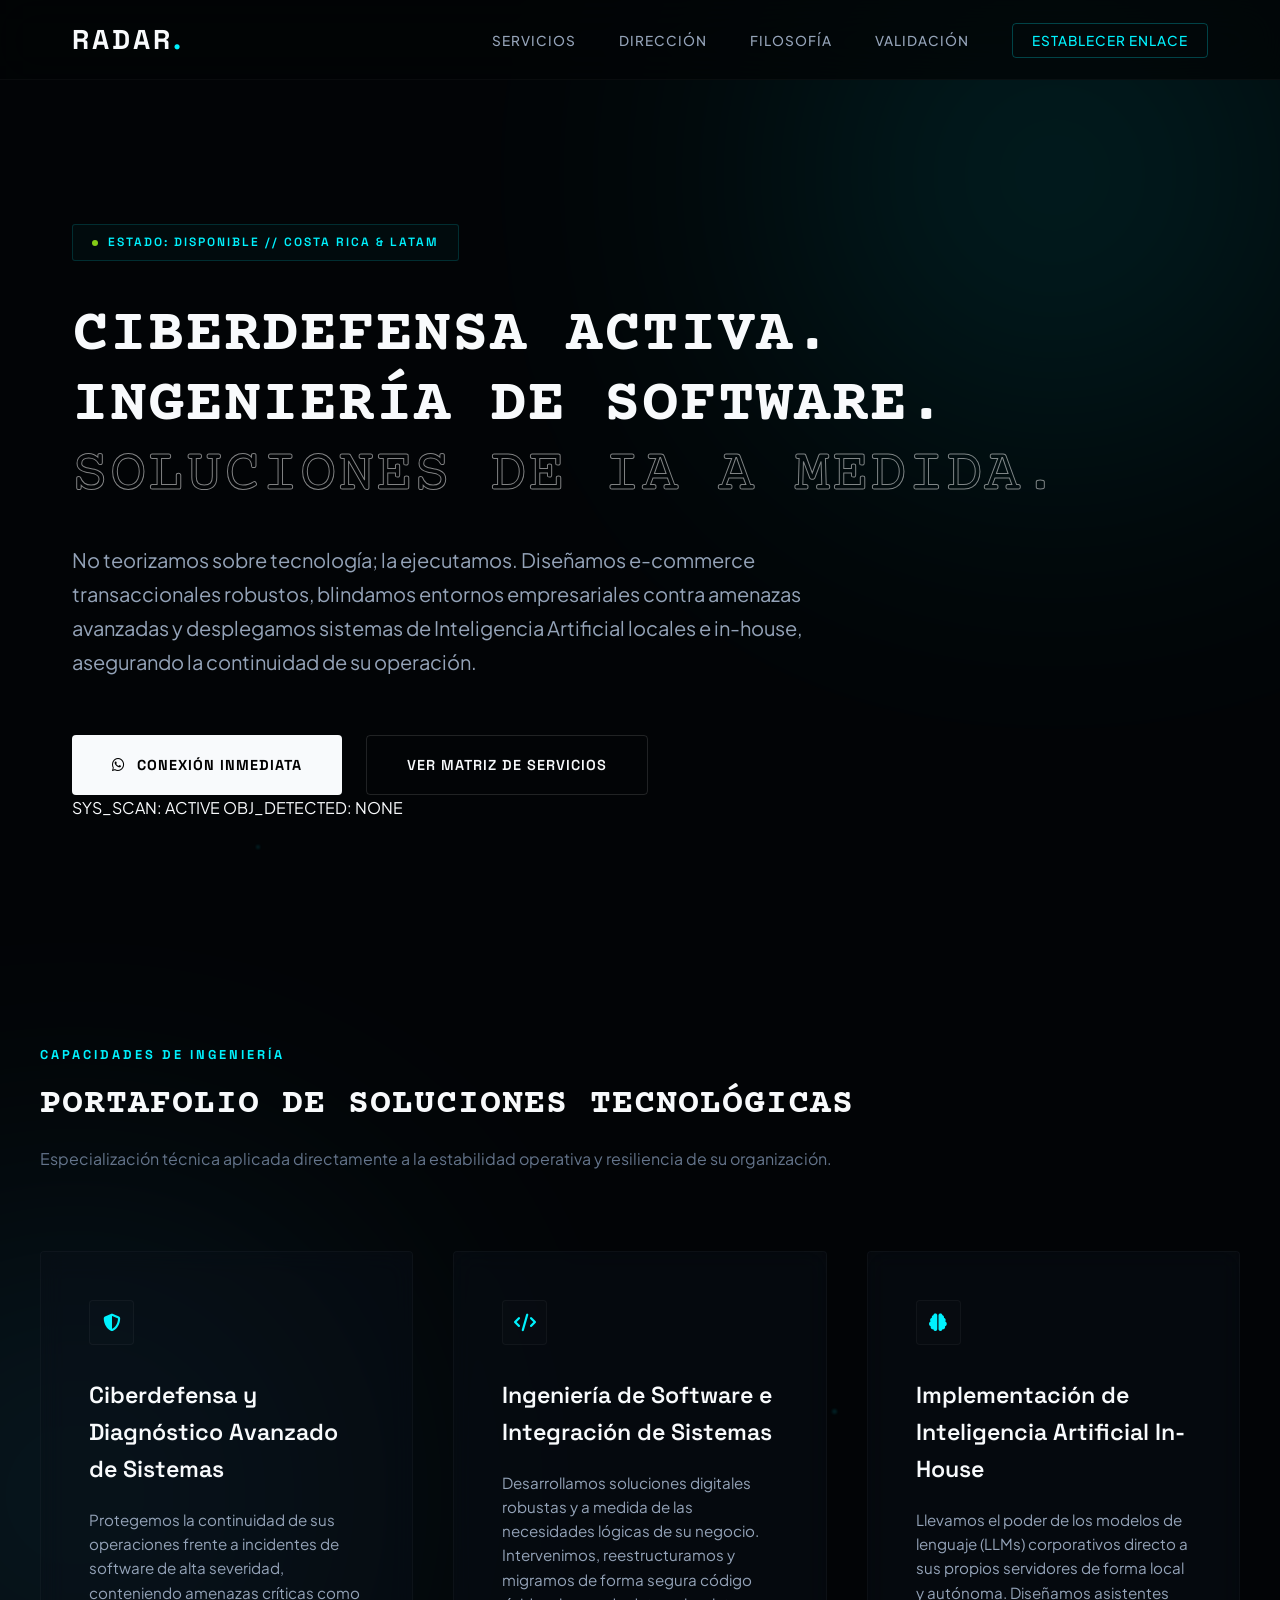
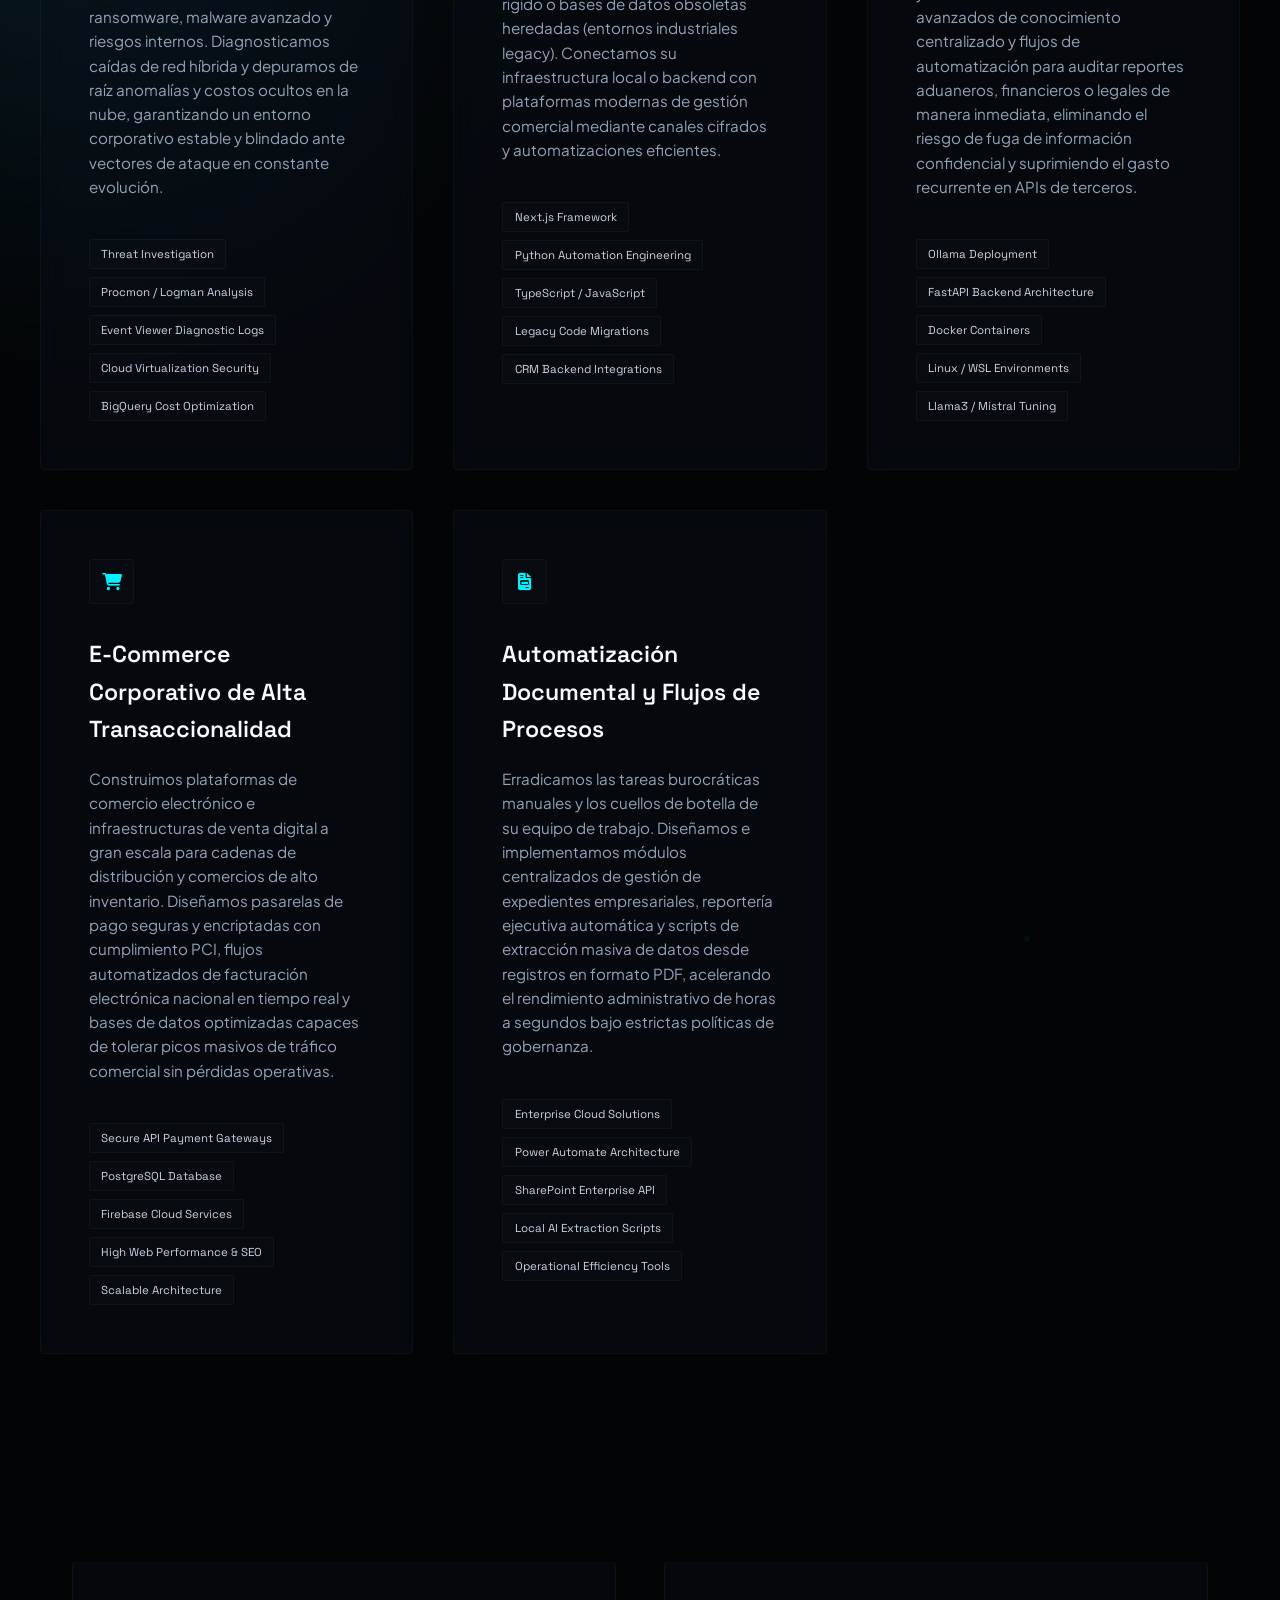
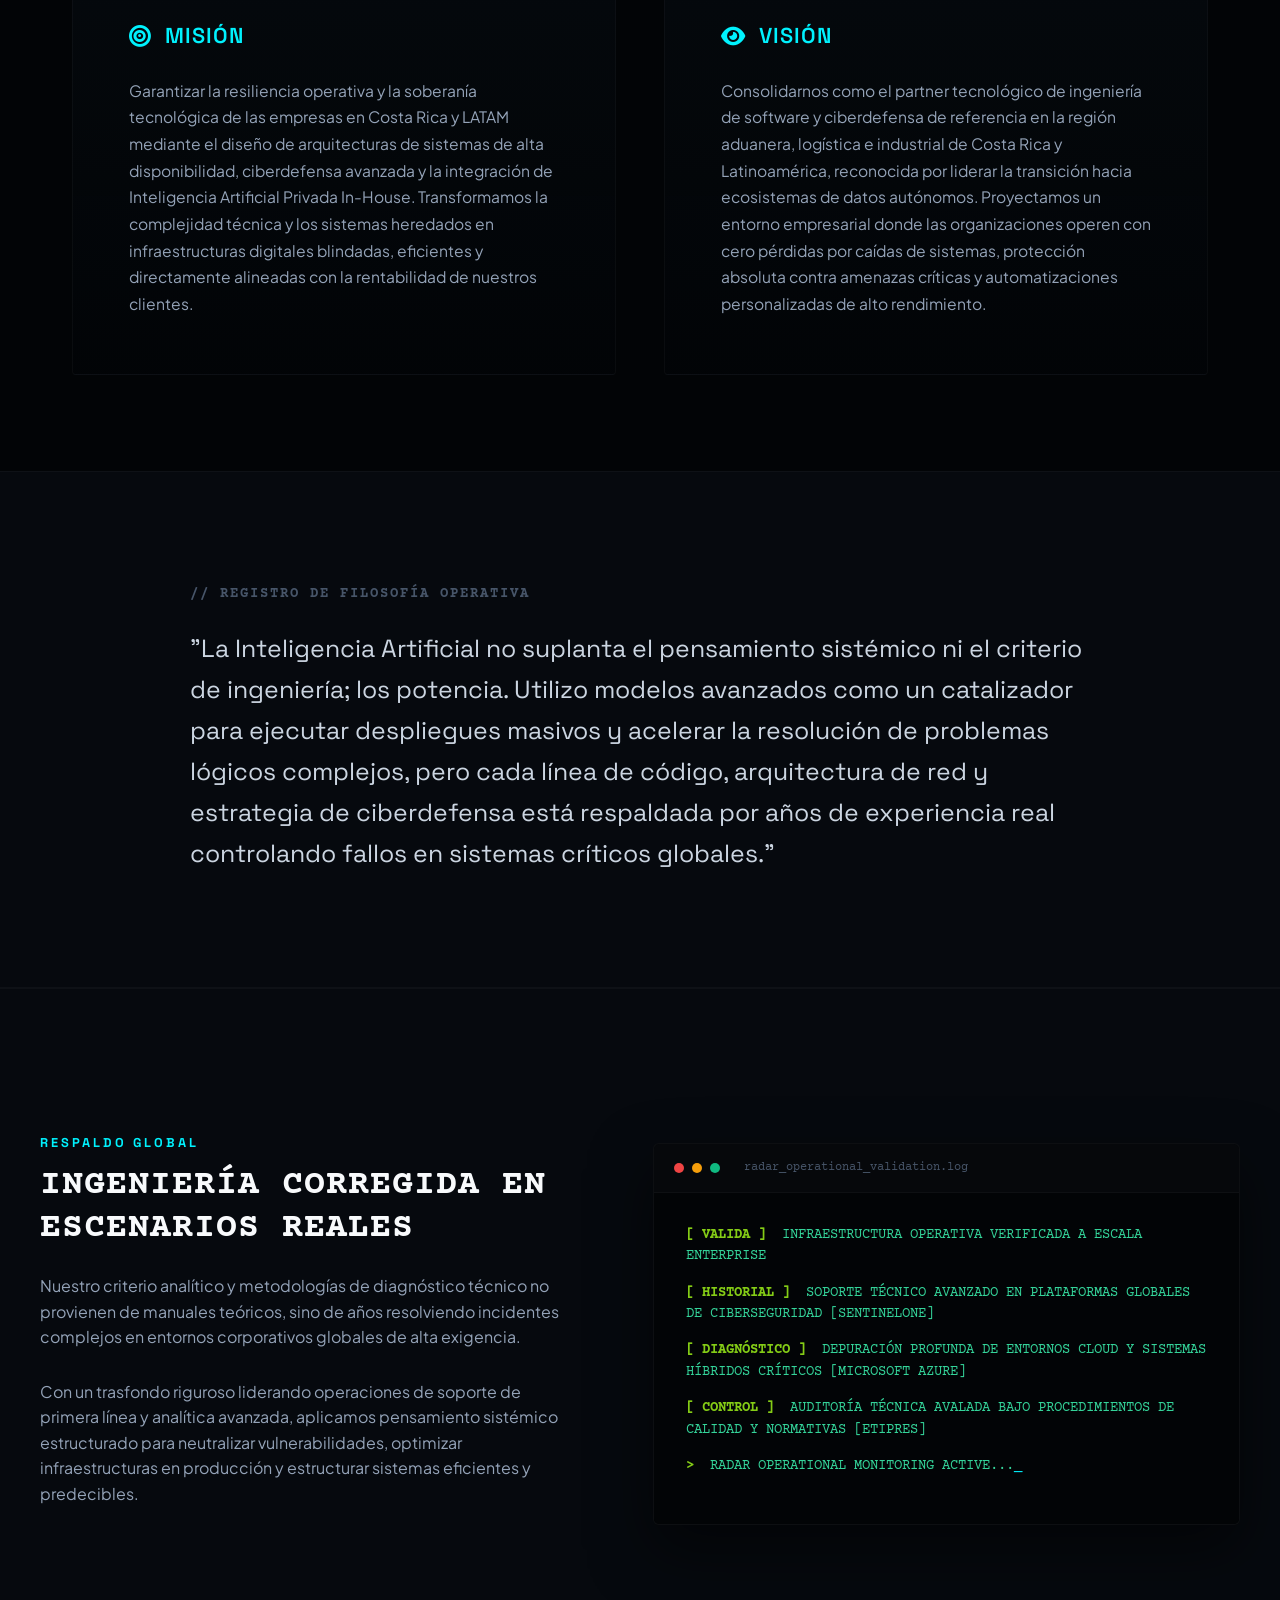
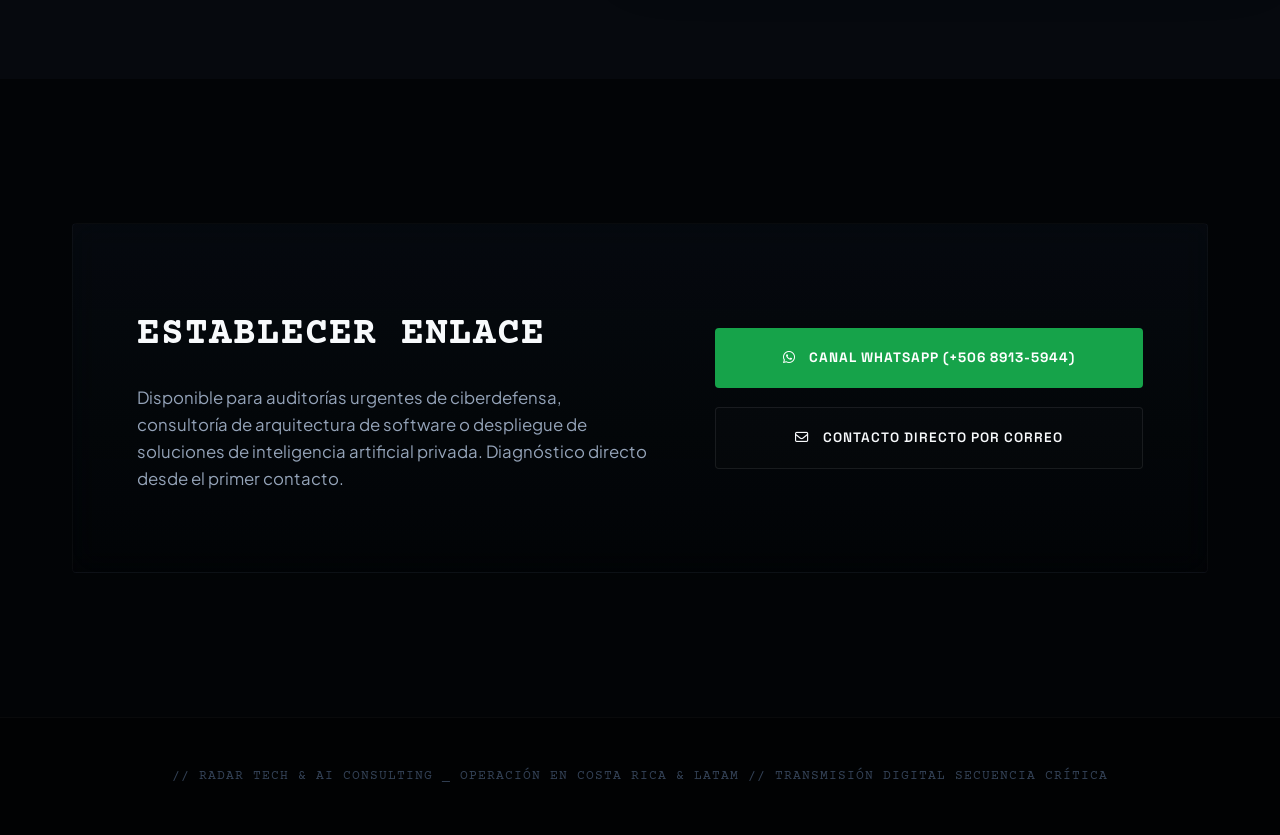
==== commit 85581d8d: "Update HTML metadata and content structure Actualizacion de contenido" ====
--- a/index.html
+++ b/index.html
@@ -4,65 +4,11 @@
     <meta charset="UTF-8">
     <meta name="viewport" content="width=device-width, initial-scale=1.0">
     
-    <title>Radar | Arquitectura de Sistemas, Consultoría de IA y Ciberseguridad Costa Rica & LATAM</title>
-    <meta name="description" content="Firma de consultoría tecnológica B2B especializada en arquitectura de sistemas de alta disponibilidad, despliegue de IA privada in-house con Ollama, desarrollo de E-commerce corporativo transaccional con Next.js y modernización de infraestructuras críticas industriales legacy en Costa Rica y Latinoamérica.">
-    <meta name="keywords" content="Arquitectura de sistemas Costa Rica, Consultoría de Inteligencia Artificial LATAM, Ciberseguridad empresarial, Desarrollo Next.js, Automatización de documentos, Soporte de infraestructura crítica, Ollama In-House, FastAPI backend, Diagnóstico de sistemas legados, Optimización Cloud BigQuery, Virtualización corporativa, Seguridad informática Heredia">
+    <title>Radar | Consultoría de Ingeniería de Software, Ciberdefensa Avanzada e IA</title>
+    <meta name="description" content="Partner tecnológico especializado en ciberseguridad avanzada, desarrollo de software transaccional Next.js, despliegue de IA privada in-house con Ollama y diagnóstico analítico profundo de sistemas críticos y entornos legacy. Operación en Costa Rica y LATAM.">
+    <meta name="keywords" content="Ciberseguridad Costa Rica, Desarrollo de software B2B, Inteligencia Artificial In-House, Consultoría de sistemas de alta disponibilidad, Programación Next.js, Integración CRM backend, Virtualización e infraestructura, Diagnóstico Procmon, Análisis de malware aduanas">
     <meta name="author" content="Radar Tech & AI Consulting">
     <meta name="robots" content="index, follow">
-    <link rel="canonical" href="https://tu-dominio-radar.com/">
-
-    <meta property="og:type" content="website">
-    <meta property="og:title" content="Radar | Arquitectura de Sistemas y Soluciones de IA Corporativa">
-    <meta property="og:description" content="Diseño e implementación de infraestructuras críticas corporativas, blindaje contra fuga de datos, e-commerce transaccional y despliegue in-house de modelos de IA locales orientados al retorno de inversión.">
-    <meta property="og:url" content="https://tu-dominio-radar.com/">
-    <meta property="og:image" content="https://tu-dominio-radar.com/assets/radar-preview.png">
-    <meta property="og:site_name" content="Radar Tech & AI Consulting">
-    <meta property="og:locale" content="es_CR">
-
-    <meta name="twitter:card" content="summary_large_image">
-    <meta name="twitter:title" content="Radar | Arquitectura de Sistemas y Soluciones de IA Corporativa">
-    <meta name="twitter:description" content="Consultoría tecnológica B2B de alta disponibilidad, resiliencia operativa y ciberdefensa avanzada para empresas e instituciones en Costa Rica y LATAM.">
-    <meta name="twitter:image" content="https://tu-dominio-radar.com/assets/radar-preview.png">
-
-    <script type="application/ld+json">
-    {
-      "@context": "https://schema.org",
-      "@type": "ProfessionalService",
-      "name": "Radar Tech & AI Consulting",
-      "image": "https://tu-dominio-radar.com/assets/radar-preview.png",
-      "description": "Firma de consultoría especializada en arquitectura de sistemas, ciberdefensa avanzada, modernización de sistemas industriales legados y despliegue de soluciones de IA privadas.",
-      "url": "https://tu-dominio-radar.com/",
-      "telephone": "+50689135944",
-      "email": "jeffryc6@outlook.com",
-      "address": {
-        "@type": "PostalAddress",
-        "addressLocality": "Osa",
-        "addressRegion": "Puntarenas",
-        "addressCountry": "CR"
-      },
-      "geo": {
-        "@type": "GeoCoordinates",
-        "latitude": "10.0024",
-        "longitude": "-84.1165"
-      },
-      "openingHoursSpecification": {
-        "@type": "OpeningHoursSpecification",
-        "dayOfWeek": [
-          "Monday",
-          "Tuesday",
-          "Wednesday",
-          "Thursday",
-          "Friday"
-        ],
-        "opens": "08:00",
-        "closes": "18:00"
-      },
-      "sameAs": [
-        "https://www.linkedin.com/in/jefry-carmona-715261119/"
-      ],
-      "priceRange": "$$$"
-    }
-    </script>
 
     <link rel="preconnect" href="https://fonts.googleapis.com">
     <link rel="preconnect" href="https://fonts.gstatic.com" crossorigin>
@@ -86,30 +32,144 @@
         <div class="nav-container">
             <div class="brand-logo">RADAR<span>.</span></div>
             <div class="nav-links">
-                <a href="#soluciones">Soluciones</a>
+                <a href="#soluciones">Servicios</a>
                 <a href="#estrategia">Dirección</a>
-                <a href="#criterio">Criterio</a>
-                <a href="#trayectoria">Trayectoria</a>
-                <a href="#contacto" class="nav-cta">Establecer Conexión</a>
+                <a href="#criterio">Filosofía</a>
+                <a href="#trayectoria">Validación</a>
+                <a href="#contacto" class="nav-cta">Establecer Enlace</a>
             </div>
         </div>
     </nav>
 
     <header>
-        <div class="container-hero-elements">
-            <div class="badge-mercado">
-                <span class="pulse-dot"></span> OPERACIÓN: COSTA RICA & LATAM
-            </div>
-            <h1 class="typewriter-title">Arquitectura de Sistemas<br>de Alta Disponibilidad. <br><span>Consultoría Estratégica.</span></h1>
-            <p class="meta-sub">Diseño e implementación de infraestructuras críticas corporativas, blindaje contra fuga de datos, modernización de procesos industriales y despliegue in-house de modelos avanzados de Inteligencia Artificial orientados al retorno de inversión.</p>
-            <div class="cta-container">
-                <a href="https://wa.me/50689135944" class="btn-primary" target="_blank">
-                    <i class="fa-brands fa-whatsapp"></i> COMUNICACIÓN DIRECTA
-                </a>
-                <a href="#soluciones" class="btn-secondary">PORTAFOLIO DE SOLUCIONES</a>
+        <div class="hero-wrapper-grid">
+            <div class="container-hero-elements">
+                <div class="badge-mercado">
+                    <span class="pulse-dot"></span> ESTADO: DISPONIBLE // COSTA RICA & LATAM
+                </div>
+                <h1 class="typewriter-title">Ciberdefensa Activa.<br>Ingeniería de Software.<br><span>Soluciones de IA a Medida.</span></h1>
+                <p class="meta-sub">No teorizamos sobre tecnología; la ejecutamos. Diseñamos e-commerce transaccionales robustos, blindamos entornos empresariales contra amenazas avanzadas y desplegamos sistemas de Inteligencia Artificial locales e in-house, asegurando la continuidad de su operación.</p>
+                <div class="cta-container">
+                    <a href="https://wa.me/50689135944" class="btn-primary" target="_blank">
+                        <i class="fa-brands fa-whatsapp"></i> CONEXIÓN INMEDIATA
+                    </a>
+                    <a href="#soluciones" class="btn-secondary">VER MATRIZ DE SERVICIOS</a>
+                </div>
+            </div>
+            
+            <div class="radar-viewport">
+                <div class="radar-screen">
+                    <div class="radar-sweep"></div>
+                    <div class="radar-ping unique-target" style="top: 35%; left: 60%;"></div>
+                    <div class="radar-ping query-target" style="top: 70%; left: 25%;"></div>
+                    <div class="radar-grid-circle circle-1"></div>
+                    <div class="radar-grid-circle circle-2"></div>
+                    <div class="radar-grid-circle circle-3"></div>
+                    <div class="radar-crosshair-v"></div>
+                    <div class="radar-crosshair-h"></div>
+                </div>
+                <div class="radar-telemetry">
+                    <span>SYS_SCAN: ACTIVE</span>
+                    <span id="telemetry-target">OBJ_DETECTED: NONE</span>
+                </div>
             </div>
         </div>
     </header>
+
+    <section id="soluciones" class="servicios-section">
+        <div class="section-title">
+            <span class="section-subtitle">CAPACIDADES DE INGENIERÍA</span>
+            <h2 class="typewriter-title">PORTAFOLIO DE SOLUCIONES TECNOLÓGICAS</h2>
+            <p>Especialización técnica aplicada directamente a la estabilidad operativa y resiliencia de su organización.</p>
+        </div>
+        
+        <div class="grid-servicios">
+            <div class="card-servicio">
+                <div class="card-inner">
+                    <div class="card-header-icon">
+                        <i class="fa-solid fa-shield-halved"></i>
+                    </div>
+                    <h3>Ciberdefensa y Diagnóstico Avanzado de Sistemas</h3>
+                    <p>Protegemos la continuidad de sus operaciones frente a incidentes de software de alta severidad, conteniendo amenazas críticas como ransomware, malware avanzado y riesgos internos. Diagnosticamos caídas de red híbrida y depuramos de raíz anomalías y costos ocultos en la nube, garantizando un entorno corporativo estable y blindado ante vectores de ataque en constante evolución.</p>
+                    <div class="tech-tags">
+                        <span>Threat Investigation</span>
+                        <span>Procmon / Logman Analysis</span>
+                        <span>Event Viewer Diagnostic Logs</span>
+                        <span>Cloud Virtualization Security</span>
+                        <span>BigQuery Cost Optimization</span>
+                    </div>
+                </div>
+            </div>
+
+            <div class="card-servicio">
+                <div class="card-inner">
+                    <div class="card-header-icon">
+                        <i class="fa-solid fa-code"></i>
+                    </div>
+                    <h3>Ingeniería de Software e Integración de Sistemas</h3>
+                    <p>Desarrollamos soluciones digitales robustas y a medida de las necesidades lógicas de su negocio. Intervenimos, reestructuramos y migramos de forma segura código rígido o bases de datos obsoletas heredadas (entornos industriales legacy). Conectamos su infraestructura local o backend con plataformas modernas de gestión comercial mediante canales cifrados y automatizaciones eficientes.</p>
+                    <div class="tech-tags">
+                        <span>Next.js Framework</span>
+                        <span>Python Automation Engineering</span>
+                        <span>TypeScript / JavaScript</span>
+                        <span>Legacy Code Migrations</span>
+                        <span>CRM Backend Integrations</span>
+                    </div>
+                </div>
+            </div>
+
+            <div class="card-servicio">
+                <div class="card-inner">
+                    <div class="card-header-icon">
+                        <i class="fa-solid fa-brain"></i>
+                    </div>
+                    <h3>Implementación de Inteligencia Artificial In-House</h3>
+                    <p>Llevamos el poder de los modelos de lenguaje (LLMs) corporativos directo a sus propios servidores de forma local y autónoma. Diseñamos asistentes avanzados de conocimiento centralizado y flujos de automatización para auditar reportes aduaneros, financieros o legales de manera inmediata, eliminando el riesgo de fuga de información confidencial y suprimiendo el gasto recurrente en APIs de terceros.</p>
+                    <div class="tech-tags">
+                        <span>Ollama Deployment</span>
+                        <span>FastAPI Backend Architecture</span>
+                        <span>Docker Containers</span>
+                        <span>Linux / WSL Environments</span>
+                        <span>Llama3 / Mistral Tuning</span>
+                    </div>
+                </div>
+            </div>
+
+            <div class="card-servicio">
+                <div class="card-inner">
+                    <div class="card-header-icon">
+                        <i class="fa-solid fa-cart-shopping"></i>
+                    </div>
+                    <h3>E-Commerce Corporativo de Alta Transaccionalidad</h3>
+                    <p>Construimos plataformas de comercio electrónico e infraestructuras de venta digital a gran escala para cadenas de distribución y comercios de alto inventario. Diseñamos pasarelas de pago seguras y encriptadas con cumplimiento PCI, flujos automatizados de facturación electrónica nacional en tiempo real y bases de datos optimizadas capaces de tolerar picos masivos de tráfico comercial sin pérdidas operativas.</p>
+                    <div class="tech-tags">
+                        <span>Secure API Payment Gateways</span>
+                        <span>PostgreSQL Database</span>
+                        <span>Firebase Cloud Services</span>
+                        <span>High Web Performance & SEO</span>
+                        <span>Scalable Architecture</span>
+                    </div>
+                </div>
+            </div>
+
+            <div class="card-servicio">
+                <div class="card-inner">
+                    <div class="card-header-icon">
+                        <i class="fa-solid fa-file-invoice"></i>
+                    </div>
+                    <h3>Automatización Documental y Flujos de Procesos</h3>
+                    <p>Erradicamos las tareas burocráticas manuales y los cuellos de botella de su equipo de trabajo. Diseñamos e implementamos módulos centralizados de gestión de expedientes empresariales, reportería ejecutiva automática y scripts de extracción masiva de datos desde registros en formato PDF, acelerando el rendimiento administrativo de horas a segundos bajo estrictas políticas de gobernanza.</p>
+                    <div class="tech-tags">
+                        <span>Enterprise Cloud Solutions</span>
+                        <span>Power Automate Architecture</span>
+                        <span>SharePoint Enterprise API</span>
+                        <span>Local AI Extraction Scripts</span>
+                        <span>Operational Efficiency Tools</span>
+                    </div>
+                </div>
+            </div>
+        </div>
+    </section>
 
     <section id="estrategia" class="estrategia-section">
         <div class="estrategia-container">
@@ -119,7 +179,7 @@
             </div>
             <div class="card-estrategica">
                 <div class="icon-header-estrategica"><i class="fa-solid fa-eye"></i> Visión</div>
-                <p>Consolidarnos como la firma consultora de ingeniería y ciberdefensa de referencia en la región aduanera, logística e industrial de Costa Rica y Latinoamérica, reconocida por liderar la transición hacia ecosistemas de datos autónomos. Proyectamos un entorno empresarial donde las organizaciones operen con cero pérdidas por caídas de sistemas, protección absoluta contra amenazas críticas y automatizaciones personalizadas de alto rendimiento que maximicen su retorno de inversión.</p>
+                <p>Consolidarnos como el partner tecnológico de ingeniería de software y ciberdefensa de referencia en la región aduanera, logística e industrial de Costa Rica y Latinoamérica, reconocida por liderar la transición hacia ecosistemas de datos autónomos. Proyectamos un entorno empresarial donde las organizaciones operen con cero pérdidas por caídas de sistemas, protección absoluta contra amenazas críticas y automatizaciones personalizadas de alto rendimiento.</p>
             </div>
         </div>
     </section>
@@ -131,113 +191,13 @@
         </div>
     </section>
 
-    <section id="soluciones" class="servicios-section">
-        <div class="section-title">
-            <span class="section-subtitle">MATRIZ DE CAPACIDADES B2B</span>
-            <h2 class="typewriter-title">PORTAFOLIO DE SOLUCIONES TECNOLÓGICAS</h2>
-            <p>Consultoría estratégica, ciberdefensa y desarrollo a medida con enfoque en el retorno de inversión empresarial.</p>
-        </div>
-        
-        <div class="grid-servicios">
-            <div class="card-servicio">
-                <div class="card-inner">
-                    <div class="card-header-icon">
-                        <i class="fa-solid fa-brain"></i>
-                    </div>
-                    <h3>Consultoría Estratégica e Integración de IA Privada</h3>
-                    <p><strong>Proyectos Ejecutables:</strong> Ingeniería de bases de conocimiento avanzadas corporativas (Knowledge Bases) inteligentes y bases de datos vectoriales completamente desconectadas del internet público. Automatización e integración segura de flujos de análisis de documentos aduaneros, facturación comercial masiva y auditorías internas sin riesgo de fuga de datos o espionaje industrial. Diseñado para empresas que exigen gobernanza estricta de la información y la eliminación absoluta de costos fijos y variables por consumo de APIs en nubes públicas.</p>
-                    <div class="tech-tags">
-                        <span>Ollama LLM Deployment</span>
-                        <span>Python (FastAPI Backend)</span>
-                        <span>Docker Containers</span>
-                        <span>Linux / WSL Infrastructure</span>
-                        <span>Llama3 / Mistral Tuning</span>
-                        <span>Enterprise Data Governance</span>
-                    </div>
-                </div>
-            </div>
-
-            <div class="card-servicio">
-                <div class="card-inner">
-                    <div class="card-header-icon">
-                        <i class="fa-solid fa-cart-shopping"></i>
-                    </div>
-                    <h3>E-Commerce Corporativo y Alta Transaccionalidad</h3>
-                    <p><strong>Proyectos Ejecutables:</strong> Arquitectura y construcción de ecosistemas transaccionales de comercio electrónico B2B y B2C para cadenas de distribución, farmacias y comercios de alto inventario. Implementación de plataformas web de velocidad ultra-optimizada con integraciones nativas y seguras de pasarelas de pago cifradas, pasarelas de facturación electrónica nacional automatizada y sincronización en tiempo real de bases de datos relacionales y no relacionales, garantizando cero caídas en picos de tráfico comercial.</p>
-                    <div class="tech-tags">
-                        <span>Next.js (React) Framework</span>
-                        <span>TypeScript / JavaScript</span>
-                        <span>Secure API Gateway Integration</span>
-                        <span>Firebase Cloud Services</span>
-                        <span>PostgreSQL Database</span>
-                        <span>High Web Performance & SEO</span>
-                    </div>
-                </div>
-            </div>
-
-            <div class="card-servicio">
-                <div class="card-inner">
-                    <div class="card-header-icon">
-                        <i class="fa-solid fa-network-wired"></i>
-                    </div>
-                    <h3>Automatización de Procesos de Negocio (RPA & Cloud)</h3>
-                    <p><strong>Proyectos Ejecutables:</strong> Optimización de flujos de trabajo interdepartamentales y eliminación del procesamiento manual de datos. Diseño y despliegue de sistemas centralizados de gestión de expedientes empresariales, scripts avanzados para la extracción y estructuración automatizada de datos desde registros en PDF e integración de aplicaciones frontend con herramientas corporativas de productividad diaria. Soluciones personalizadas orientadas a reducir costos fijos de personal y mitigar errores operativos de digitación.</p>
-                    <div class="tech-tags">
-                        <span>Enterprise Cloud Solutions</span>
-                        <span>Power Automate Architecture</span>
-                        <span>SharePoint Enterprise API</span>
-                        <span>Local AI Extraction Scripts</span>
-                        <span>Business Process Optimization</span>
-                        <span>Operational Efficiency Tools</span>
-                    </div>
-                </div>
-            </div>
-
-            <div class="card-servicio">
-                <div class="card-inner">
-                    <div class="card-header-icon">
-                        <i class="fa-solid fa-gears"></i>
-                    </div>
-                    <h3>Modernización Industrial Tech y Sistemas Heredados</h3>
-                    <p><strong>Proyectos Ejecutables:</strong> Diagnóstico analítico profundo, parcheo de vulnerabilidades y migración segura de software crítico de inventarios, despachos o control de producción antiguo (entornos basados en lenguajes rígidos y software heredado). Reestructuración técnica e interconexión mediante canales cifrados y bots automatizados para comunicar de manera fluida el backend local o industrial con modernos sistemas de gestión comercial (CRM) sin interrumpir la operación en líneas activas.</p>
-                    <div class="tech-tags">
-                        <span>Legacy Code Migrations</span>                        
-                        <span>Industrial Systems Audit</span>
-                        <span>CRM Backend Integrations</span>
-                        <span>Python Automation Engineering</span>
-                        <span>ISO 9001:14001 Compliance</span>
-                        <span>Beta Testing & Quality Assurance</span>
-                    </div>
-                </div>
-            </div>
-
-            <div class="card-servicio">
-                <div class="card-inner">
-                    <div class="card-header-icon">
-                        <i class="fa-solid fa-shield-halved"></i>
-                    </div>
-                    <h3>Auditoría de Ciberdefensa y Resiliencia Operativa</h3>
-                    <p><strong>Proyectos Ejecutables:</strong> Mitigación inmediata de incidentes de software complejos y contención avanzada de amenazas críticas en infraestructuras empresariales (ransomware, exfiltración interna de datos y vectores impulsados por IA). Intervención quirúrgica urgente en almacenes fiscales, agencias de aduanas y hubs de distribución para solucionar bloqueos de sistemas operativos, fallos de red híbrida y depuración de anomalías de costos financieros ocultos por mala configuración analítica cloud.</p>
-                    <div class="tech-tags">
-                        <span>Advanced Infrastructure Troubleshooting</span>
-                        <span>Procmon & Logman Root Analysis</span>
-                        <span>Event Viewer Diagnostic Logs</span>
-                        <span>Cloud Virtualization Security</span>
-                        <span>BigQuery Cost Optimization</span>
-                        <span>Active Threat Mitigation</span>
-                    </div>
-                </div>
-            </div>
-        </div>
-    </section>
-
     <section id="trayectoria" class="trayectoria-section">
         <div class="trayectoria-container">
             <div class="trayectoria-text">
                 <span class="section-subtitle">RESPALDO GLOBAL</span>
-                <h3 class="typewriter-title">INGENIERÍA AVALADA POR RESULTADOS OPERATIVOS</h3>
-                <p>Las soluciones que implemento no parten de supuestos teóricos, sino de metodologías validadas mitigando riesgos financieros y tecnológicos en infraestructuras empresariales de alta demanda global[cite: 558].</p>
-                <p>Con una trayectoria sólida liderando el diagnóstico avanzado en multinacionales de ciberseguridad y entornos cloud, aplico un enfoque sistémico para aislar la complejidad técnica[cite: 546, 580, 585]. Transformo entornos vulnerables u obsoletos en unidades de negocio eficientes, rentables y operativamente estables[cite: 550, 585].</p>
+                <h3 class="typewriter-title">INGENIERÍA CORREGIDA EN ESCENARIOS REALES</h3>
+                <p>Nuestro criterio analítico y metodologías de diagnóstico técnico no provienen de manuales teóricos, sino de años resolviendo incidentes complejos en entornos corporativos globales de alta exigencia.</p>
+                <p>Con un trasfondo riguroso liderando operaciones de soporte de primera línea y analítica avanzada, aplicamos pensamiento sistémico estructurado para neutralizar vulnerabilidades, optimizar infraestructuras en producción y estructurar sistemas eficientes y predecibles.</p>
             </div>
             
             <div class="terminal-container">
@@ -245,16 +205,14 @@
                     <span class="dot red"></span>
                     <span class="dot yellow"></span>
                     <span class="dot green"></span>
-                    <span class="terminal-title">radar_system_audit.log</span>
+                    <span class="terminal-title">radar_operational_validation.log</span>
                 </div>
                 <div class="bitacora-logs">
-                    <div class="log-line"><span class="log-tag">[ OK ]</span> SYSTEM_READY // SECURITY_CORE_INITIALIZED</div>
-                    <div class="log-line"><span class="log-tag">[ AUDIT ]</span> INFRAESTRUCTURA VALIDADA A ESCALA CORPORATIVA [cite: 545]</div>
-                    <div class="log-line"><span class="log-tag">[ ANTECEDENTE ]</span> SOPORTE GLOBAL EN ENTORNOS DE CIBERSEGURIDAD CRÍTICA [SENTINELONE] [cite: 544, 591]</div>
-                    <div class="log-line"><span class="log-tag">[ ESPECIALIDAD ]</span> DIAGNÓSTICO DE INFRAESTRUCTURA DE DATOS Y DESPLIEGUES HÍBRIDOS [MICROSOFT AZURE] [cite: 582, 606]</div>
-                    <div class="log-line"><span class="log-tag">[ RENDIMIENTO ]</span> RESOLUCIÓN ACELERADA DE INCIDENTES COMPLEJOS BAJO SLA MÁXIMO [cite: 548, 596]</div>
-                    <div class="log-line"><span class="log-tag">[ COMPLIANCE ]</span> CERTIFICACIONES INTERNACIONALES ISO E INTEGRACIÓN DE PROCESOS [ETIPRES] [cite: 653]</div>
-                    <div class="log-line blink-line"><span class="log-tag">></span> RADAR MONITORING ACTIVE...<span>_</span></div>
+                    <div class="log-line"><span class="log-tag">[ VALIDA ]</span> INFRAESTRUCTURA OPERATIVA VERIFICADA A ESCALA ENTERPRISE</div>
+                    <div class="log-line"><span class="log-tag">[ HISTORIAL ]</span> SOPORTE TÉCNICO AVANZADO EN PLATAFORMAS GLOBALES DE CIBERSEGURIDAD [SENTINELONE]</div>
+                    <div class="log-line"><span class="log-tag">[ DIAGNÓSTICO ]</span> DEPURACIÓN PROFUNDA DE ENTORNOS CLOUD Y SISTEMAS HÍBRIDOS CRÍTICOS [MICROSOFT AZURE]</div>
+                    <div class="log-line"><span class="log-tag">[ CONTROL ]</span> AUDITORÍA TÉCNICA AVALADA BAJO PROCEDIMIENTOS DE CALIDAD Y NORMATIVAS [ETIPRES]</div>
+                    <div class="log-line blink-line"><span class="log-tag">></span> RADAR OPERATIONAL MONITORING ACTIVE...<span>_</span></div>
                 </div>
             </div>
         </div>
@@ -263,23 +221,54 @@
     <section id="contacto" class="contacto-section">
         <div class="contacto-wrapper">
             <div class="contacto-info">
-                <h2 class="typewriter-title">ESTABLECER CONEXIÓN</h2>
-                <p>Disponible para consultorías de arquitectura tecnológica, auditorías de sistemas críticos o el desarrollo de infraestructuras comerciales transaccionales. Respuestas directas y diagnóstico claro desde el primer contacto.</p>
+                <h2 class="typewriter-title">ESTABLECER ENLACE</h2>
+                <p>Disponible para auditorías urgentes de ciberdefensa, consultoría de arquitectura de software o despliegue de soluciones de inteligencia artificial privada. Diagnóstico directo desde el primer contacto.</p>
             </div>
             <div class="contacto-actions">
                 <a href="https://wa.me/50689135944" class="btn-whatsapp" target="_blank">
-                    <i class="fa-brands fa-whatsapp"></i> ENVIAR WHATSAPP (+506 8913-5944)
+                    <i class="fa-brands fa-whatsapp"></i> CANAL WHATSAPP (+506 8913-5944)
                 </a>
                 <a href="mailto:jeffryc6@outlook.com" class="btn-email">
-                    <i class="fa-regular fa-envelope"></i> CONTACTO POR CORREO
+                    <i class="fa-regular fa-envelope"></i> CONTACTO DIRECTO POR CORREO
                 </a>
             </div>
         </div>
     </section>
 
     <footer>
-        <p>// RADAR TECH & AI CONSULTING _ REGIÓN DE OPERACIÓN: COSTA RICA & LATAM // PROTECCIÓN Y RENDIMIENTO GARANTIZADO</p>
+        <p>// RADAR TECH & AI CONSULTING _ OPERACIÓN EN COSTA RICA & LATAM // TRANSMISIÓN DIGITAL SECUENCIA CRÍTICA</p>
     </footer>
 
+    <script>
+        const telemetry = document.getElementById('telemetry-target');
+        const pings = document.querySelectorAll('.radar-ping');
+        const anomalies = [
+            'MALWARE_DETECTED: BLOCKED', 
+            'COST_ANOMALY: OPTIMIZED', 
+            'DB_LATENCY: RESOLVED', 
+            'SYS_BUG: PATCHED', 
+            'INFRA_RISK: NEUTRALIZED'
+        ];
+
+        // Función para cambiar alertas aleatorias en la pantalla del Radar estilo Medal of Honor
+        setInterval(() => {
+            const randomPing = pings[Math.floor(Math.random() * pings.length)];
+            const randomAnomaly = anomalies[Math.floor(Math.random() * anomalies.length)];
+            
+            // Iluminar ping detectado temporalmente
+            randomPing.style.opacity = '1';
+            randomPing.style.transform = 'scale(1.5)';
+            telemetry.innerText = `OBJ_DETECTED: ${randomAnomaly}`;
+            telemetry.style.color = '#84cc16'; // Verde oliva activo
+
+            setTimeout(() => {
+                randomPing.style.opacity = '0.3';
+                randomPing.style.transform = 'scale(1)';
+                telemetry.innerText = 'SYS_SCAN: NOMINAL';
+                telemetry.style.color = '#475569';
+            }, 2500);
+
+        }, 5000);
+    </script>
 </body>
-</html>+</html>
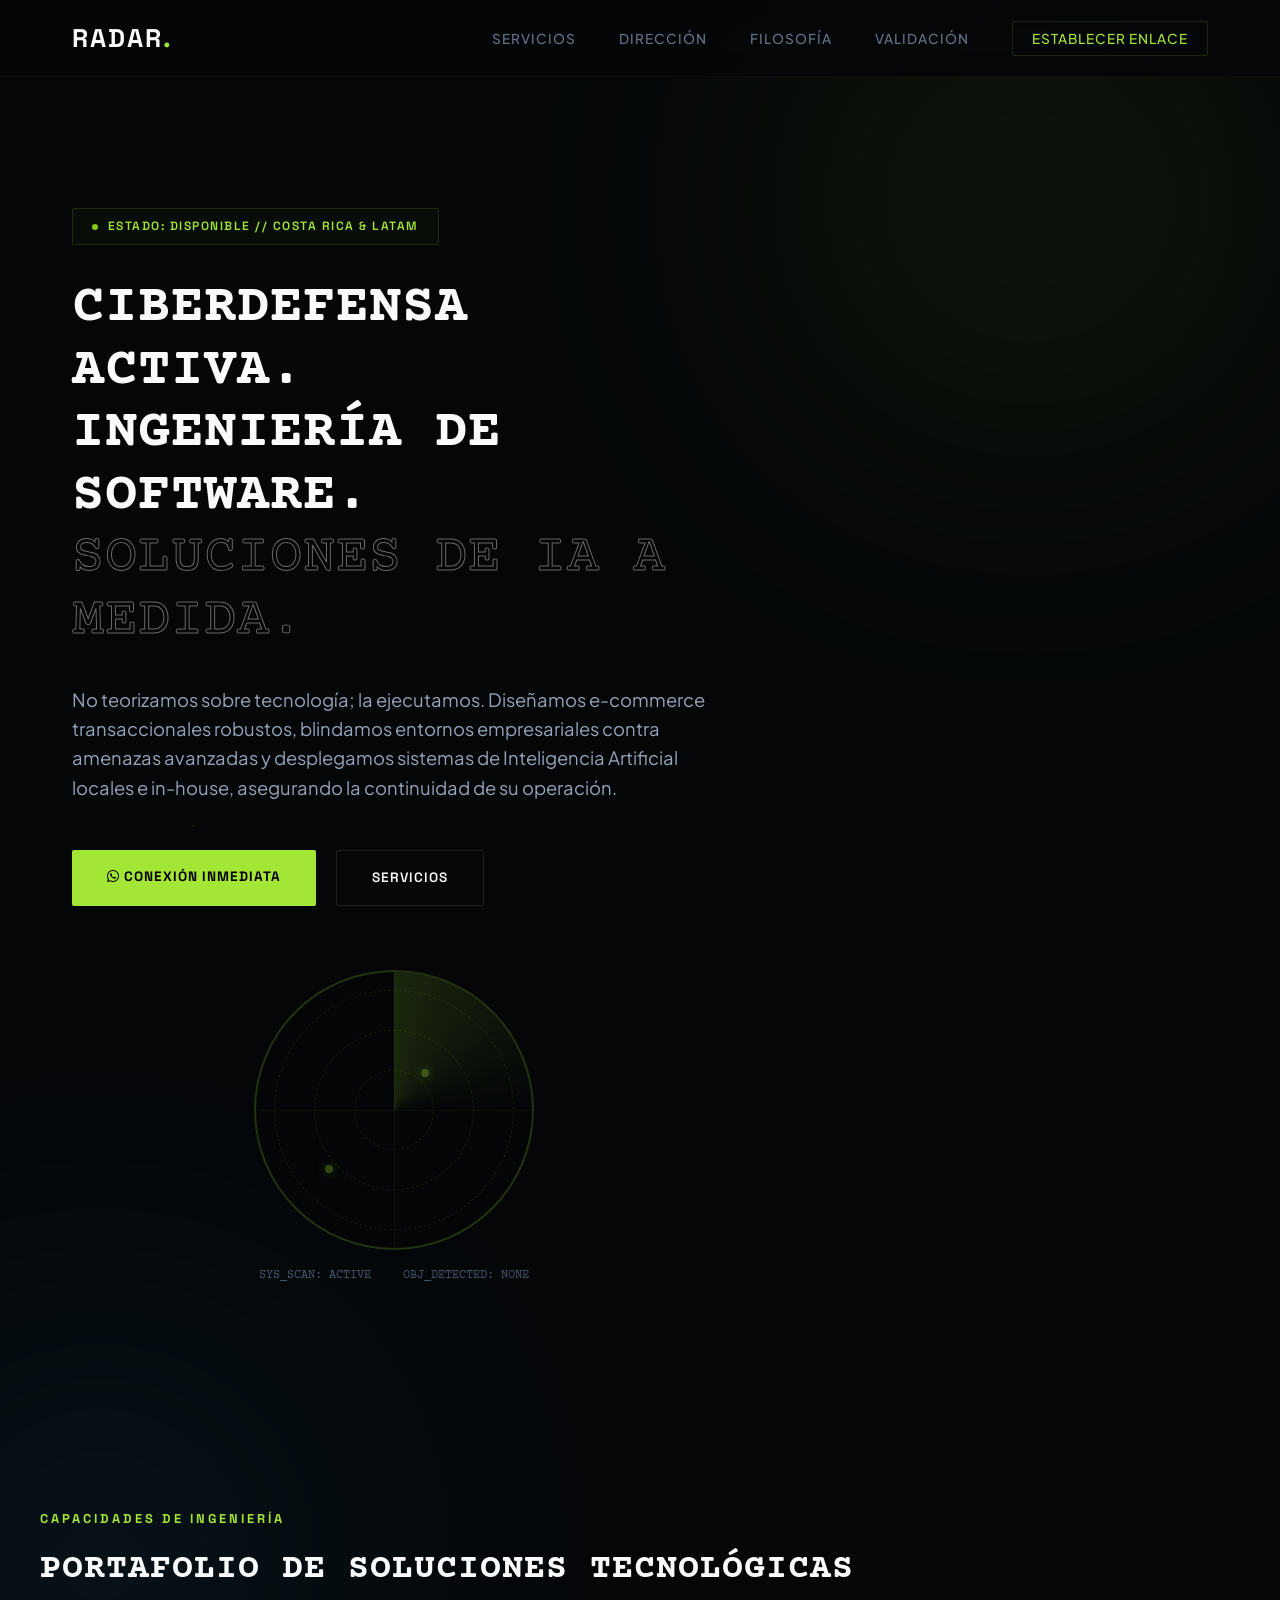
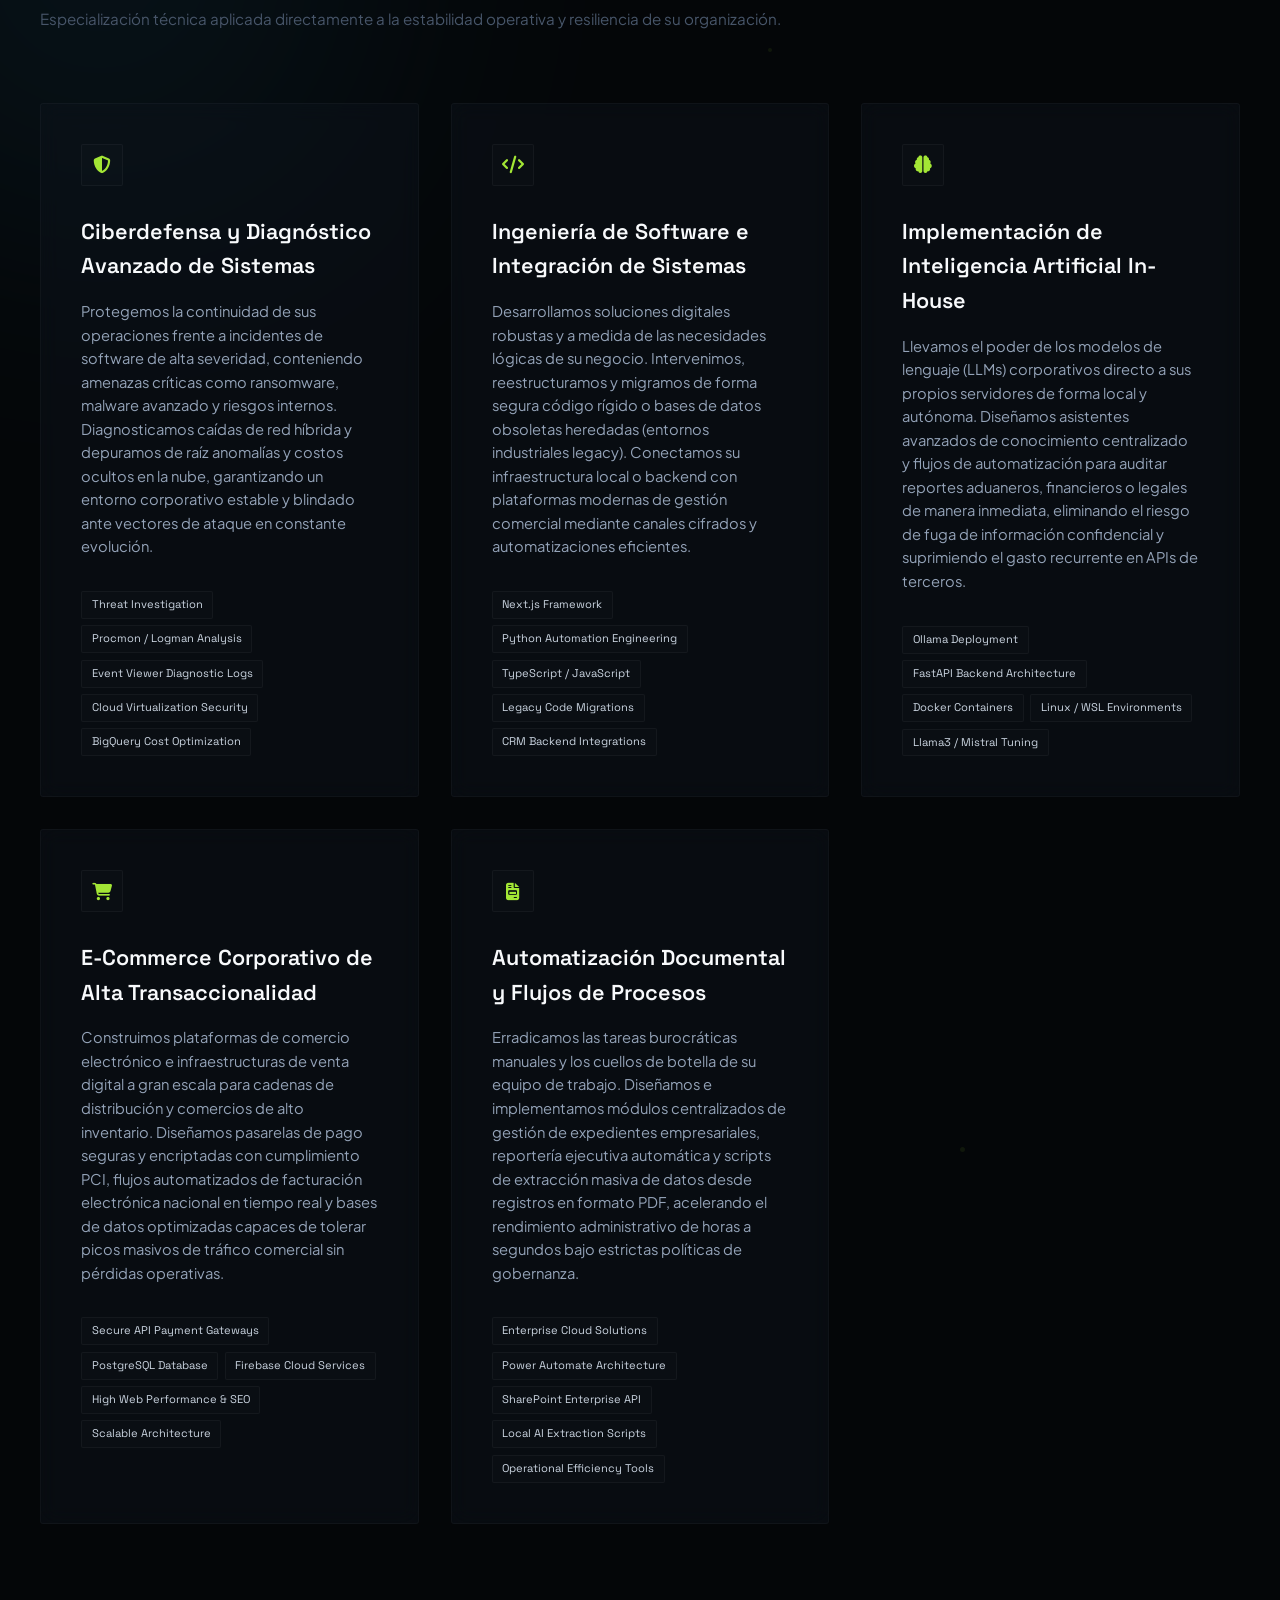
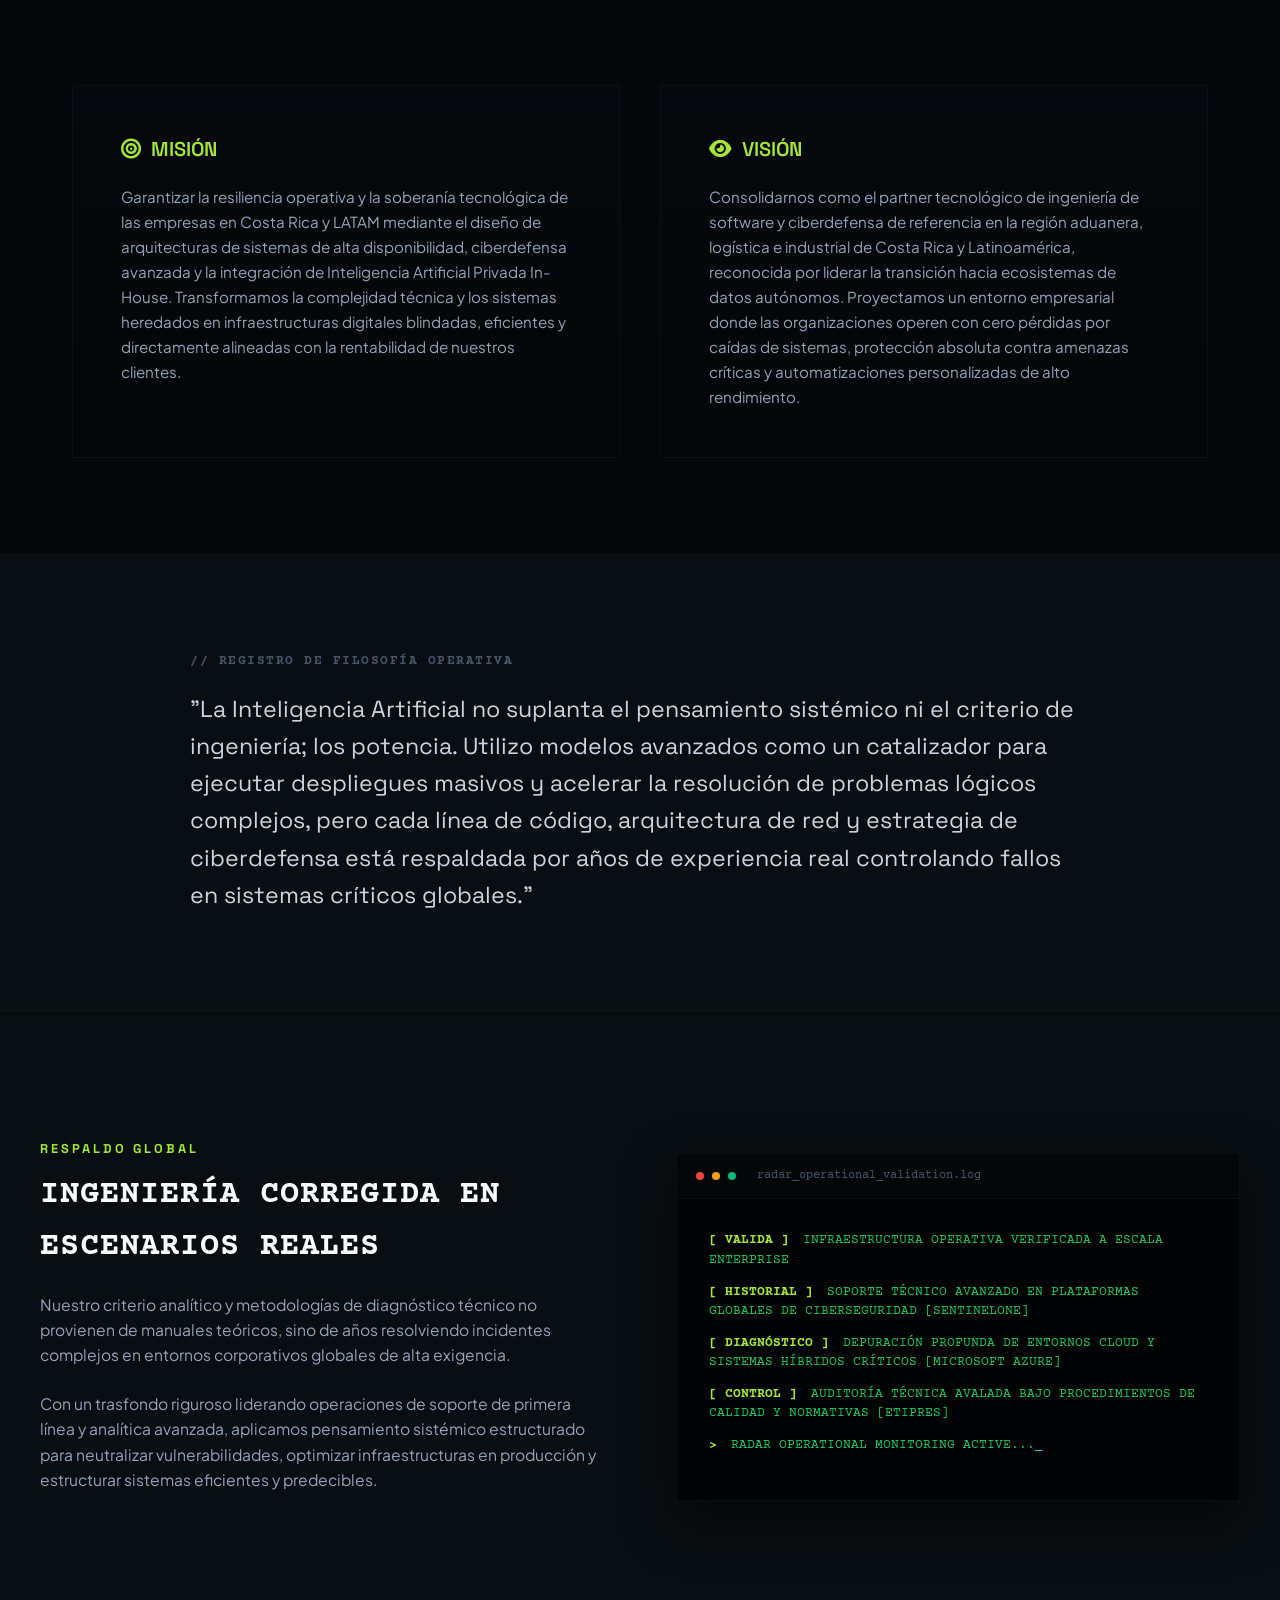
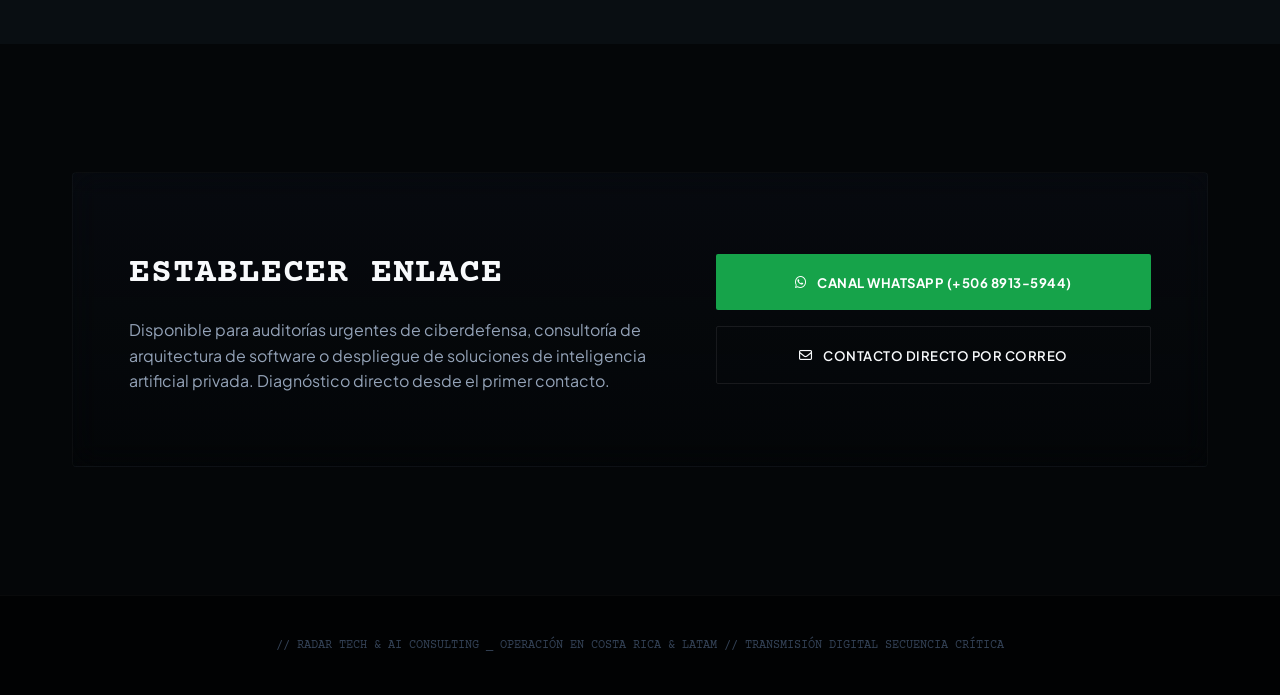
==== commit 8a6b52a8: "Change button text from 'VER MATRIZ DE SERVICIOS' to 'SERVICIOS'" ====
--- a/index.html
+++ b/index.html
@@ -53,10 +53,10 @@
                     <a href="https://wa.me/50689135944" class="btn-primary" target="_blank">
                         <i class="fa-brands fa-whatsapp"></i> CONEXIÓN INMEDIATA
                     </a>
-                    <a href="#soluciones" class="btn-secondary">VER MATRIZ DE SERVICIOS</a>
-                </div>
-            </div>
-            
+                    <a href="#soluciones" class="btn-secondary">SERVICIOS</a>
+                </div>
+            </div>
+            <p></p>
             <div class="radar-viewport">
                 <div class="radar-screen">
                     <div class="radar-sweep"></div>
--- a/styles.css
+++ b/styles.css
@@ -1,14 +1,14 @@
 :root {
-    --bg-principal: #020406; /* Negro ultra profundo estilo Apple OLED */
-    --bg-secundario: #06090e; /* Gris azulado aduanero militar */
-    --bg-tarjeta: rgba(10, 16, 26, 0.45); /* Cristal translúcido premium */
-    --color-primario: #00f2fe; /* Cyan táctico de alta visibilidad */
-    --color-secundario: #38bdf8; /* Azul cielo tecnológico */
+    --bg-principal: #040608; /* Negro militar ultra oscuro */
+    --bg-secundario: #090e12; /* Verde grisáceo táctico profundo */
+    --bg-tarjeta: rgba(14, 22, 30, 0.45); /* Base de cristal templado */
+    --color-primario: #a3e635; /* Verde oliva brillante táctico estilo Medal of Honor */
+    --color-secundario: #38bdf8; /* Cyan tecnológico de soporte */
     --texto-principal: #f8fafc;
     --texto-mutado: #475569;
-    --color-linea-empresa: #84cc16; /* Verde de estado seguro corporativo */
-    --borde-premium: rgba(0, 242, 254, 0.08);
+    --color-linea-empresa: #84cc16; /* Verde de seguridad */
     --glass-border: rgba(255, 255, 255, 0.03);
+    --tactical-border: rgba(163, 230, 53, 0.15);
 }
 
 * {
@@ -27,7 +27,7 @@
     position: relative;
 }
 
-/* --- RED DE PARTÍCULAS CON MOVIMIENTO DINÁMICO NATIVO --- */
+/* --- RED DE PARTÍCULAS TÁCTICAS EN MOVIMIENTO --- */
 .particles-container {
     position: absolute;
     top: 0; left: 0; width: 100%; height: 100%;
@@ -35,63 +35,51 @@
     z-index: -1;
     overflow: hidden;
 }
-
 .particle {
     position: absolute;
-    background: rgba(0, 242, 254, 0.12);
-    border-radius: 50%;
-    filter: blur(1px);
-}
-
-.p1 { width: 4px; height: 4px; top: 15%; left: 20%; animation: floatVertical 12s infinite ease-in-out; }
-.p2 { width: 6px; height: 6px; top: 45%; left: 80%; animation: floatVertical 18s infinite ease-in-out 2s; background: rgba(56, 189, 248, 0.08); }
-.p3 { width: 3px; height: 3px; top: 75%; left: 40%; animation: floatVertical 14s infinite ease-in-out 1s; }
-.p4 { width: 5px; height: 5px; top: 25%; left: 65%; animation: floatVertical 22s infinite ease-in-out 3s; }
-
-@keyframes floatVertical {
-    0%, 100% { transform: translateY(0) translateX(0); opacity: 0.3; }
-    50% { transform: translateY(-60px) translateX(20px); opacity: 0.8; }
-}
-
-/* --- GRADIENTES AMBIENTALES FLOTANTES (Estilo CrowdStrike) --- */
+    background: rgba(163, 230, 53, 0.08);
+    border-radius: 50%;
+}
+.p1 { width: 3px; height: 3px; top: 15%; left: 15%; animation: floatTactic 14s infinite ease-in-out; }
+.p2 { width: 5px; height: 5px; top: 50%; left: 75%; animation: floatTactic 20s infinite ease-in-out 1s; }
+.p3 { width: 3px; height: 3px; top: 80%; left: 35%; animation: floatTactic 16s infinite ease-in-out 2s; }
+.p4 { width: 4px; height: 4px; top: 30%; left: 60%; animation: floatTactic 24s infinite ease-in-out 3s; }
+
+@keyframes floatTactic {
+    0%, 100% { transform: translateY(0) translateX(0); opacity: 0.2; }
+    50% { transform: translateY(-40px) translateX(15px); opacity: 0.6; }
+}
+
+/* --- RESPLANDORES AMBIENTALES DE OPERACIONES --- */
 .ambient-glow {
     position: absolute;
-    width: 650px;
-    height: 650px;
+    width: 600px;
+    height: 600px;
     border-radius: 50%;
     pointer-events: none;
     z-index: -1;
-    filter: blur(150px);
-    opacity: 0.22;
-    animation: pulseGlow 10s infinite ease-in-out;
-}
-.bg-glow-1 {
-    top: -150px; right: -100px;
-    background: radial-gradient(circle, var(--color-primario) 0%, transparent 80%);
-}
-.bg-glow-2 {
-    top: 130vh; left: -250px;
-    background: radial-gradient(circle, var(--color-secundario) 0%, transparent 80%);
-    animation-delay: 3s;
-}
+    filter: blur(140px);
+    opacity: 0.15;
+    animation: pulseGlow 12s infinite ease-in-out;
+}
+.bg-glow-1 { top: -100px; right: -50px; background: radial-gradient(circle, var(--color-primario) 0%, transparent 80%); }
+.bg-glow-2 { top: 140vh; left: -200px; background: radial-gradient(circle, var(--color-secundario) 0%, transparent 80%); }
 
 @keyframes pulseGlow {
-    0%, 100% { transform: scale(1); opacity: 0.18; }
-    50% { transform: scale(1.12); opacity: 0.24; }
-}
-
-/* --- TIPOGRAFÍAS Y ENCABEZADOS --- */
+    0%, 100% { transform: scale(1); opacity: 0.12; }
+    50% { transform: scale(1.1); opacity: 0.22; }
+}
+
+/* --- TIPOGRAFÍAS --- */
 h1, h2, h3, .brand-logo, .badge-mercado, .btn-primary, .btn-secondary, .tech-tags span, .section-subtitle, .icon-header-estrategica {
     font-family: 'Space Grotesk', sans-serif;
 }
-
 .typewriter-title {
     font-family: 'Courier Prime', monospace;
     font-weight: 700;
     text-transform: uppercase;
     letter-spacing: 1px;
 }
-
 .section-subtitle {
     font-size: 0.8rem;
     color: var(--color-primario);
@@ -102,11 +90,11 @@
     font-weight: 700;
 }
 
-/* --- BARRA DE NAVEGACIÓN (Estilo Apple Glass) --- */
+/* --- NAV --- */
 nav {
-    background-color: rgba(2, 4, 6, 0.75);
-    backdrop-filter: blur(20px);
-    -webkit-backdrop-filter: blur(20px);
+    background-color: rgba(4, 6, 8, 0.8);
+    backdrop-filter: blur(15px);
+    -webkit-backdrop-filter: blur(15px);
     border-bottom: 1px solid var(--glass-border);
     padding: 1.1rem 0;
     position: fixed;
@@ -114,7 +102,6 @@
     top: 0;
     z-index: 1000;
 }
-
 .nav-container {
     max-width: 1200px;
     margin: 0 auto;
@@ -123,324 +110,223 @@
     justify-content: space-between;
     align-items: center;
 }
-
-.brand-logo {
-    font-size: 1.7rem;
-    font-weight: 700;
-    letter-spacing: 3px;
-    color: var(--texto-principal);
-}
-
+.brand-logo { font-size: 1.6rem; font-weight: 700; letter-spacing: 2px; color: var(--texto-principal); }
 .brand-logo span { color: var(--color-primario); }
-
 .nav-links a {
-    color: #94a3b8;
+    color: #64748b;
     text-decoration: none;
     margin-left: 2.5rem;
     font-weight: 500;
-    transition: color 0.3s ease;
+    transition: color 0.3s;
     font-size: 0.85rem;
     text-transform: uppercase;
     letter-spacing: 1px;
 }
-
 .nav-links a:hover { color: var(--color-primario); }
-
 .nav-links .nav-cta {
-    border: 1px solid rgba(0, 242, 254, 0.25);
+    border: 1px solid var(--tactical-border);
     padding: 0.5rem 1.2rem;
-    border-radius: 4px;
+    border-radius: 2px;
     color: var(--color-primario);
-    transition: all 0.3s cubic-bezier(0.16, 1, 0.3, 1);
-}
-
-.nav-links .nav-cta:hover {
-    background: rgba(0, 242, 254, 0.08);
-    border-color: var(--color-primario);
-    transform: translateY(-1px);
-}
-
-/* --- SECCIÓN HERO --- */
+}
+.nav-links .nav-cta:hover { background: rgba(163, 230, 53, 0.05); }
+
+/* --- GRID DE CABECERA (HERO + INTERFAZ DE RADAR) --- */
 header {
-    padding: 14rem 2rem 5rem 2rem;
     max-width: 1200px;
     margin: 0 auto;
-    min-height: 80vh;
-    display: flex;
-    flex-direction: column;
-    justify-content: center;
-}
-
+    padding: 13rem 2rem 6rem 2rem;
+    min-height: 90vh;
+}
+.hero-wrapper-grid {
+    display: grid;
+    grid-template-columns: 1.2fr 0.8fr;
+    gap: 4rem;
+    align-items: center;
+}
 .badge-mercado {
-    background: rgba(0, 242, 254, 0.03);
-    border: 1px solid rgba(0, 242, 254, 0.15);
+    background: rgba(163, 230, 53, 0.03);
+    border: 1px solid var(--tactical-border);
     color: var(--color-primario);
     padding: 0.5rem 1.2rem;
-    border-radius: 3px;
+    border-radius: 2px;
     font-size: 0.75rem;
     font-weight: 600;
     display: inline-flex;
     align-items: center;
     gap: 0.6rem;
-    margin-bottom: 2.5rem;
-    letter-spacing: 2px;
-    width: fit-content;
-}
-
+    margin-bottom: 2rem;
+    letter-spacing: 1.5px;
+}
 .pulse-dot {
     width: 6px; height: 6px;
     background-color: var(--color-linea-empresa);
     border-radius: 50%;
-    box-shadow: 0 0 0 0 rgba(132, 204, 22, 0.7);
     animation: pulse 1.8s infinite;
 }
-
-header h1 {
-    font-size: 3.8rem;
-    line-height: 1.15;
-    margin-bottom: 2rem;
-    font-weight: 700;
-    color: var(--texto-principal);
-}
-
-header h1 span {
-    color: transparent;
-    -webkit-text-stroke: 1px rgba(255, 255, 255, 0.5);
-    font-weight: 400;
-}
-
-header .meta-sub {
-    color: #94a3b8;
-    font-size: 1.25rem;
-    max-width: 820px;
-    margin-bottom: 3.5rem;
-    line-height: 1.7;
-}
-
-.cta-container {
+header h1 { font-size: 3.4rem; line-height: 1.15; margin-bottom: 2rem; font-weight: 700; color: var(--texto-principal); }
+header h1 span { color: transparent; -webkit-text-stroke: 1px rgba(255, 255, 255, 0.4); font-weight: 400; }
+header .meta-sub { color: #94a3b8; font-size: 1.15rem; max-width: 700px; margin-bottom: 3rem; }
+
+/* --- EL RADAR MINI OPERATIVO --- */
+.radar-viewport {
     display: flex;
-    gap: 1.5rem;
-    flex-wrap: wrap;
-}
-
+    flex-direction: column;
+    align-items: center;
+    justify-content: center;
+}
+.radar-screen {
+    position: relative;
+    width: 280px; height: 280px;
+    background-color: #030507;
+    border: 2px solid rgba(163, 230, 53, 0.2);
+    border-radius: 50%;
+    overflow: hidden;
+}
+.radar-sweep {
+    position: absolute;
+    width: 100%; height: 100%;
+    background: conic-gradient(from 0deg, rgba(163, 230, 53, 0.15) 0deg, transparent 90deg);
+    border-radius: 50%;
+    animation: sweep 4s linear infinite;
+    transform-origin: center;
+}
+@keyframes sweep { 0% { transform: rotate(0deg); } 100% { transform: rotate(360deg); } }
+.radar-ping {
+    position: absolute;
+    width: 8px; height: 8px;
+    background-color: var(--color-primario);
+    border-radius: 50%;
+    opacity: 0.3;
+    filter: drop-shadow(0 0 6px var(--color-primario));
+    transition: all 0.5s ease;
+}
+.radar-grid-circle {
+    position: absolute;
+    top: 50%; left: 50%;
+    border: 1px dashed rgba(163, 230, 53, 0.1);
+    border-radius: 50%;
+    transform: translate(-50%, -50%);
+}
+.circle-1 { width: 80px; height: 80px; }
+.circle-2 { width: 160px; height: 160px; }
+.circle-3 { width: 240px; height: 240px; }
+.radar-crosshair-v { position: absolute; left: 50%; width: 1px; height: 100%; background: rgba(163, 230, 53, 0.05); }
+.radar-crosshair-h { position: absolute; top: 50%; height: 1px; width: 100%; background: rgba(163, 230, 53, 0.05); }
+.radar-telemetry {
+    font-family: 'Courier Prime', monospace;
+    font-size: 0.75rem;
+    color: var(--texto-mutado);
+    margin-top: 1rem;
+    display: flex; gap: 2rem;
+    text-transform: uppercase;
+}
+
+/* --- BOTONES --- */
+.cta-container { display: flex; gap: 1.2rem; flex-wrap: wrap; }
 .btn-primary {
-    background-color: var(--texto-principal);
-    color: #000;
-    padding: 1.1rem 2.5rem;
-    border-radius: 4px;
-    text-decoration: none;
-    font-weight: 700;
-    display: inline-flex;
-    align-items: center;
-    gap: 0.7rem;
-    font-size: 0.9rem;
-    text-transform: uppercase;
-    letter-spacing: 1px;
-    transition: all 0.3s ease;
-}
-
-.btn-primary:hover {
-    background-color: #cbd5e1;
-    transform: translateY(-2px);
-    box-shadow: 0 10px 25px rgba(255, 255, 255, 0.05);
-}
-
+    background-color: var(--color-primario); color: #000;
+    padding: 1rem 2.2rem; border-radius: 2px; text-decoration: none; font-weight: 700;
+    font-size: 0.85rem; text-transform: uppercase; letter-spacing: 1px; transition: all 0.3s ease;
+}
+.btn-primary:hover { background-color: var(--color-linea-empresa); transform: translateY(-1px); }
 .btn-secondary {
-    border: 1px solid rgba(255, 255, 255, 0.12);
-    color: var(--texto-principal);
-    padding: 1.1rem 2.5rem;
-    border-radius: 4px;
-    text-decoration: none;
-    font-weight: 600;
-    display: inline-flex;
-    align-items: center;
-    gap: 0.7rem;
-    font-size: 0.9rem;
-    text-transform: uppercase;
-    letter-spacing: 1px;
-    background: transparent;
-    transition: all 0.3s ease;
-}
-
-.btn-secondary:hover {
-    background: rgba(255, 255, 255, 0.03);
-    border-color: rgba(255, 255, 255, 0.3);
-    transform: translateY(-2px);
-}
-
-/* --- SECCIÓN MISIÓN Y VISIÓN (B2B GLASS CARDS) --- */
-.estrategia-section {
-    max-width: 1200px;
-    margin: 0 auto;
-    padding: 4rem 2rem 6rem 2rem;
-}
-
-.estrategia-container {
-    display: grid;
-    grid-template-columns: 1fr 1fr;
-    gap: 3rem;
-}
-
-.card-estrategica {
-    background: linear-gradient(180deg, rgba(14, 22, 35, 0.25) 0%, rgba(6, 9, 14, 0.1) 100%);
-    border: 1px solid var(--glass-border);
-    padding: 3.5rem;
-    border-radius: 4px;
-    transition: border-color 0.4s ease;
-}
-
-.card-estrategica:hover {
-    border-color: rgba(56, 189, 248, 0.2);
-}
-
-.icon-header-estrategica {
-    font-size: 1.35rem;
-    font-weight: 600;
-    color: var(--color-primario);
-    margin-bottom: 1.5rem;
-    display: flex;
-    align-items: center;
-    gap: 0.8rem;
-    text-transform: uppercase;
-    letter-spacing: 1px;
-}
-
-.card-estrategica p {
-    color: #94a3b8;
-    font-size: 0.98rem;
-    line-height: 1.7;
-}
-
-/* --- MANIFIESTO DE ALTO CONTRASTE --- */
-.manifiesto-section {
-    background-color: var(--bg-secundario);
-    padding: 7rem 2rem;
-    border-top: 1px solid var(--glass-border);
-    border-bottom: 1px solid var(--glass-border);
-}
-
+    border: 1px solid rgba(255, 255, 255, 0.1); color: var(--texto-principal);
+    padding: 1rem 2.2rem; border-radius: 2px; text-decoration: none; font-weight: 600;
+    font-size: 0.85rem; text-transform: uppercase; letter-spacing: 1px; background: transparent; transition: all 0.3s;
+}
+.btn-secondary:hover { border-color: rgba(255, 255, 255, 0.3); background: rgba(255, 255, 255, 0.02); }
+
+/* --- CAPACIDADES (SERVICIOS) --- */
+.servicios-section { padding: 8rem 2rem; }
+.section-title { max-width: 1200px; margin: 0 auto 4.5rem auto; }
+.section-title h2 { font-size: 2.2rem; margin-bottom: 0.6rem; }
+.section-title p { color: var(--texto-mutado); font-size: 0.95rem; }
+.grid-servicios { display: grid; grid-template-columns: repeat(auto-fit, minmax(360px, 1fr)); gap: 2rem; max-width: 1200px; margin: 0 auto; }
+.card-servicio {
+    background: var(--bg-tarjeta); border: 1px solid var(--glass-border); border-radius: 3px;
+    backdrop-filter: blur(10px); -webkit-backdrop-filter: blur(10px);
+    transition: all 0.4s cubic-bezier(0.16, 1, 0.3, 1); position: relative; overflow: hidden;
+}
+.card-servicio::before {
+    content: ''; position: absolute; top: 0; left: -100%; width: 50%; height: 100%;
+    background: linear-gradient(to right, transparent, rgba(163, 230, 53, 0.05), transparent); transition: all 0.6s ease;
+}
+.card-servicio:hover { transform: translateY(-4px); border-color: rgba(163, 230, 53, 0.25); box-shadow: 0 15px 35px rgba(0,0,0,0.4); }
+.card-servicio:hover::before { left: 100%; }
+.card-inner { padding: 2.5rem; }
+.card-header-icon {
+    width: 42px; height: 42px; background: rgba(255, 255, 255, 0.01); border: 1px solid rgba(255, 255, 255, 0.04);
+    border-radius: 2px; display: flex; align-items: center; justify-content: center; margin-bottom: 1.8rem;
+}
+.card-header-icon i { color: var(--color-primario); font-size: 1.1rem; }
+.card-servicio h3 { font-size: 1.35rem; margin-bottom: 1rem; font-weight: 600; }
+.card-servicio p { color: #94a3b8; font-size: 0.92rem; margin-bottom: 2rem; line-height: 1.6; }
+.tech-tags { display: flex; flex-wrap: wrap; gap: 0.4rem; }
+.tech-tags span { background: rgba(255, 255, 255, 0.01); border: 1px solid rgba(255, 255, 255, 0.04); padding: 0.25rem 0.6rem; border-radius: 2px; font-size: 0.7rem; color: #cbd5e1; }
+
+/* --- DIRECCIÓN ESTRATÉGICA (MISIÓN / VISIÓN) --- */
+.estrategia-section { max-width: 1200px; margin: 0 auto; padding: 2rem 2rem 6rem 2rem; }
+.estrategia-container { display: grid; grid-template-columns: 1fr 1fr; gap: 2.5rem; }
+.card-estrategica { background: linear-gradient(180deg, rgba(14, 22, 35, 0.2) 0%, rgba(6, 9, 14, 0.05) 100%); border: 1px solid var(--glass-border); padding: 3rem; border-radius: 2px; }
+.icon-header-estrategica { font-size: 1.25rem; font-weight: 600; color: var(--color-primario); margin-bottom: 1.2rem; display: flex; align-items: center; gap: 0.6rem; text-transform: uppercase; }
+.card-estrategica p { color: #94a3b8; font-size: 0.95rem; line-height: 1.65; }
+
+/* --- MANIFIESTO --- */
+.manifiesto-section { background-color: var(--bg-secundario); padding: 6rem 2rem; border-top: 1px solid var(--glass-border); border-bottom: 1px solid var(--glass-border); }
 .manifiesto-block { max-width: 900px; margin: 0 auto; }
-.manifiesto-tag {
-    font-family: 'Courier Prime', monospace;
-    color: #475569; font-weight: 700; font-size: 0.85rem;
-    text-transform: uppercase; display: block; margin-bottom: 1.5rem; letter-spacing: 2px;
-}
-.manifiesto-block p { font-family: 'Space Grotesk', sans-serif; font-size: 1.55rem; line-height: 1.65; color: #cbd5e1; }
-
-/* --- SOLUCIONES (Look de Cristal e Interacciones Líquidas) --- */
-.servicios-section { padding: 9rem 2rem; }
-.section-title { max-width: 1200px; margin: 0 auto 5rem auto; }
-.section-title h2 { font-size: 2.2rem; margin-bottom: 0.8rem; }
-.section-title p { color: #64748b; font-size: 1rem; }
-
-.grid-servicios {
-    display: grid;
-    grid-template-columns: repeat(auto-fit, minmax(360px, 1fr));
-    gap: 2.5rem; max-width: 1200px; margin: 0 auto;
-}
-
-.card-servicio {
-    background: var(--bg-tarjeta);
-    backdrop-filter: blur(12px); -webkit-backdrop-filter: blur(12px);
-    border: 1px solid var(--glass-border); border-radius: 4px;
-    transition: all 0.4s cubic-bezier(0.16, 1, 0.3, 1);
-    position: relative; overflow: hidden;
-}
-
-.card-servicio::before {
-    content: ''; position: absolute;
-    top: 0; left: -100%; width: 50%; height: 100%;
-    background: linear-gradient(to right, transparent, rgba(0, 242, 254, 0.04), transparent);
-    transition: all 0.6s ease;
-}
-
-.card-servicio:hover {
-    transform: translateY(-5px);
-    border-color: rgba(0, 242, 254, 0.25);
-    box-shadow: 0 15px 35px rgba(0, 0, 0, 0.4);
-}
-
-.card-servicio:hover::before { left: 100%; }
-.card-inner { padding: 3rem; }
-
-.card-header-icon {
-    width: 45px; height: 45px;
-    background: rgba(255, 255, 255, 0.01);
-    border: 1px solid rgba(255, 255, 255, 0.04); border-radius: 4px;
-    display: flex; align-items: center; justify-content: center; margin-bottom: 2rem;
-}
-
-.card-header-icon i { color: var(--color-primario); font-size: 1.1rem; }
-.card-servicio h3 { font-size: 1.45rem; margin-bottom: 1.2rem; font-weight: 600; }
-.card-servicio p { color: #94a3b8; font-size: 0.95rem; margin-bottom: 2.5rem; line-height: 1.6; }
-
-.tech-tags { display: flex; flex-wrap: wrap; gap: 0.5rem; }
-.tech-tags span {
-    background: rgba(255, 255, 255, 0.01); border: 1px solid rgba(255, 255, 255, 0.04);
-    padding: 0.3rem 0.7rem; border-radius: 2px; font-size: 0.72rem; color: #cbd5e1;
-}
-
-/* --- TRAYECTORIA Y TERMINAL --- */
-.trayectoria-section { background-color: var(--bg-secundario); padding: 9rem 2rem; border-top: 1px solid var(--glass-border); }
-.trayectoria-container { max-width: 1200px; margin: 0 auto; display: grid; grid-template-columns: 1fr 1.1fr; gap: 5rem; align-items: center; }
-.trayectoria-text h3 { font-size: 2.2rem; margin-bottom: 1.5rem; line-height: 1.2; }
-.trayectoria-text p { color: #94a3b8; margin-bottom: 1.8rem; font-size: 1rem; }
-
-.terminal-container { background-color: #030508; border: 1px solid rgba(255, 255, 255, 0.04); border-radius: 6px; box-shadow: 0 25px 60px rgba(0, 0, 0, 0.5); overflow: hidden; }
-.terminal-header { background-color: rgba(255, 255, 255, 0.01); padding: 0.9rem 1.2rem; border-bottom: 1px solid rgba(255, 255, 255, 0.03); display: flex; align-items: center; gap: 0.5rem; }
-.terminal-header .dot { width: 10px; height: 10px; border-radius: 50%; display: inline-block; }
+.manifiesto-tag { font-family: 'Courier Prime', monospace; color: var(--texto-mutado); font-weight: 700; font-size: 0.8rem; text-transform: uppercase; display: block; margin-bottom: 1.2rem; letter-spacing: 1.5px; }
+.manifiesto-block p { font-family: 'Space Grotesk', sans-serif; font-size: 1.45rem; line-height: 1.6; color: #cbd5e1; }
+
+/* --- TRAYECTORIA Y CONSOLA --- */
+.trayectoria-section { background-color: var(--bg-secundario); padding: 8rem 2rem; }
+.trayectoria-container { max-width: 1200px; margin: 0 auto; display: grid; grid-template-columns: 1fr 1fr; gap: 4.5rem; align-items: center; }
+.trayectoria-text h3 { font-size: 2rem; margin-bottom: 1.2rem; }
+.trayectoria-text p { color: #94a3b8; margin-bottom: 1.5rem; font-size: 0.98rem; }
+.terminal-container { background-color: #020305; border: 1px solid rgba(255, 255, 255, 0.04); border-radius: 4px; box-shadow: 0 20px 50px rgba(0,0,0,0.5); overflow: hidden; }
+.terminal-header { background-color: rgba(255, 255, 255, 0.01); padding: 0.8rem 1.2rem; border-bottom: 1px solid rgba(255, 255, 255, 0.03); display: flex; align-items: center; gap: 0.5rem; }
+.terminal-header .dot { width: 8px; height: 8px; border-radius: 50%; display: inline-block; }
 .terminal-header .dot.red { background-color: #ef4444; }
 .terminal-header .dot.yellow { background-color: #f59e0b; }
 .terminal-header .dot.green { background-color: #10b981; }
-.terminal-title { font-family: 'Courier Prime', monospace; font-size: 0.75rem; color: #475569; margin-left: 1rem; }
-
-.bitacora-logs { font-family: 'Courier Prime', monospace; padding: 2rem; font-size: 0.85rem; color: #34d399; background-color: #020406; }
-.bitacora-logs .log-line { margin-bottom: 0.9rem; line-height: 1.6; }
-.bitacora-logs .log-line span.log-tag { color: var(--color-linea-empresa); font-weight: bold; margin-right: 0.5rem; }
-.blink-line span { animation: blink 1.1s infinite; color: var(--color-primario); }
-
-/* --- SECCIÓN CONTACTO --- */
-.contacto-section { padding: 9rem 2rem; max-width: 1200px; margin: 0 auto; }
+.terminal-title { font-family: 'Courier Prime', monospace; font-size: 0.72rem; color: var(--texto-mutado); margin-left: 0.8rem; }
+.bitacora-logs { font-family: 'Courier Prime', monospace; padding: 2rem; font-size: 0.8rem; color: #22c55e; background-color: #020304; }
+.bitacora-logs .log-line { margin-bottom: 0.8rem; line-height: 1.5; }
+.bitacora-logs .log-line span.log-tag { color: var(--color-primario); font-weight: bold; margin-right: 0.4rem; }
+.blink-line span { animation: blink 1.1s infinite; color: var(--color-secundario); }
+
+/* --- CONTACTO --- */
+.contacto-section { padding: 8rem 2rem; max-width: 1200px; margin: 0 auto; }
 .contacto-wrapper {
-    border: 1px solid var(--glass-border); background: linear-gradient(180deg, rgba(14, 22, 35, 0.3) 0%, rgba(4, 6, 10, 0.1) 100%);
-    backdrop-filter: blur(15px); -webkit-backdrop-filter: blur(15px); padding: 5rem 4rem; border-radius: 4px;
+    border: 1px solid var(--glass-border); background: linear-gradient(180deg, rgba(14, 22, 35, 0.25) 0%, rgba(4, 6, 10, 0.05) 100%);
+    backdrop-filter: blur(15px); -webkit-backdrop-filter: blur(15px); padding: 4.5rem 3.5rem; border-radius: 4px;
     display: grid; grid-template-columns: 1.2fr 1fr; gap: 4rem; align-items: center;
 }
-.contacto-info h2 { font-size: 2.4rem; margin-bottom: 1.2rem; }
-.contacto-info p { color: #94a3b8; font-size: 1.05rem; }
-.contacto-actions { display: flex; flex-direction: column; gap: 1.2rem; }
-
+.contacto-info h2 { font-size: 2.2rem; margin-bottom: 1rem; }
+.contacto-info p { color: #94a3b8; font-size: 1rem; }
+.contacto-actions { display: flex; flex-direction: column; gap: 1rem; }
 .btn-whatsapp {
-    background-color: #16a34a; color: #fff; padding: 1.2rem 2rem; border-radius: 4px; text-decoration: none; font-weight: 700;
-    font-family: 'Space Grotesk', sans-serif; text-transform: uppercase; letter-spacing: 1px;
-    display: inline-flex; align-items: center; justify-content: center; gap: 0.8rem; font-size: 0.85rem; transition: background-color 0.3s;
+    background-color: #16a34a; color: #fff; padding: 1.1rem 2rem; border-radius: 2px; text-decoration: none; font-weight: 700;
+    font-transform: uppercase; letter-spacing: 0.5px; display: inline-flex; align-items: center; justify-content: center; gap: 0.7rem; font-size: 0.82rem; transition: background-color 0.3s;
 }
 .btn-whatsapp:hover { background-color: #15803d; }
-
 .btn-email {
-    border: 1px solid rgba(255, 255, 255, 0.08); color: var(--texto-principal); padding: 1.2rem 2rem; border-radius: 4px; text-decoration: none; font-weight: 600;
-    font-family: 'Space Grotesk', sans-serif; text-transform: uppercase; letter-spacing: 1px;
-    display: inline-flex; align-items: center; justify-content: center; gap: 0.8rem; font-size: 0.85rem; background: rgba(255, 255, 255, 0.01); transition: all 0.3s ease;
-}
-.btn-email:hover { background-color: rgba(255, 255, 255, 0.04); border-color: rgba(255, 255, 255, 0.2); }
+    border: 1px solid rgba(255, 255, 255, 0.08); color: var(--texto-principal); padding: 1.1rem 2rem; border-radius: 2px; text-decoration: none; font-weight: 600;
+    font-transform: uppercase; letter-spacing: 0.5px; display: inline-flex; align-items: center; justify-content: center; gap: 0.7rem; font-size: 0.82rem; background: transparent; transition: all 0.3s ease;
+}
+.btn-email:hover { background-color: rgba(255, 255, 255, 0.02); border-color: rgba(255, 255, 255, 0.2); }
 
 /* --- FOOTER --- */
-footer { background-color: #010203; padding: 3rem 2rem; text-align: center; border-top: 1px solid var(--glass-border); font-family: 'Courier Prime', monospace; font-size: 0.8rem; color: #334155; letter-spacing: 1px; }
-
-/* --- ADAPTACIONES Y ANIMACIONES --- */
-@keyframes pulse {
-    0% { transform: scale(0.95); box-shadow: 0 0 0 0 rgba(132, 204, 22, 0.4); }
-    70% { transform: scale(1); box-shadow: 0 0 0 8px rgba(132, 204, 22, 0); }
-    100% { transform: scale(0.95); box-shadow: 0 0 0 0 rgba(132, 204, 22, 0); }
-}
+footer { background-color: #010203; padding: 2.5rem 2rem; text-align: center; border-top: 1px solid var(--glass-border); font-family: 'Courier Prime', monospace; font-size: 0.75rem; color: #334155; }
+
+/* --- ANIMACIONES --- */
+@keyframes pulse { 0% { transform: scale(0.95); box-shadow: 0 0 0 0 rgba(132, 204, 22, 0.4); } 70% { transform: scale(1); box-shadow: 0 0 0 6px rgba(132, 204, 22, 0); } 100% { transform: scale(0.95); box-shadow: 0 0 0 0 rgba(132, 204, 22, 0); } }
 @keyframes blink { 0%, 100% { opacity: 1; } 50% { opacity: 0; } }
 
+/* --- RESPONSIVE --- */
 @media (max-width: 1024px) {
-    header h1 { font-size: 3rem; }
-    .estrategia-container, .trayectoria-container, .contacto-wrapper { grid-template-columns: 1fr; gap: 3rem; }
-    .contacto-wrapper { padding: 4rem 2rem; }
+    .hero-wrapper-grid, .estrategia-container, .trayectoria-container, .contacto-wrapper { grid-template-columns: 1fr; gap: 3rem; }
+    header h1 { font-size: 2.6rem; }
+    .radar-viewport { order: -1; margin-bottom: 2rem; }
     .nav-links { display: none; }
 }
-@media (max-width: 640px) {
-    header h1 { font-size: 2.1rem; }
-}
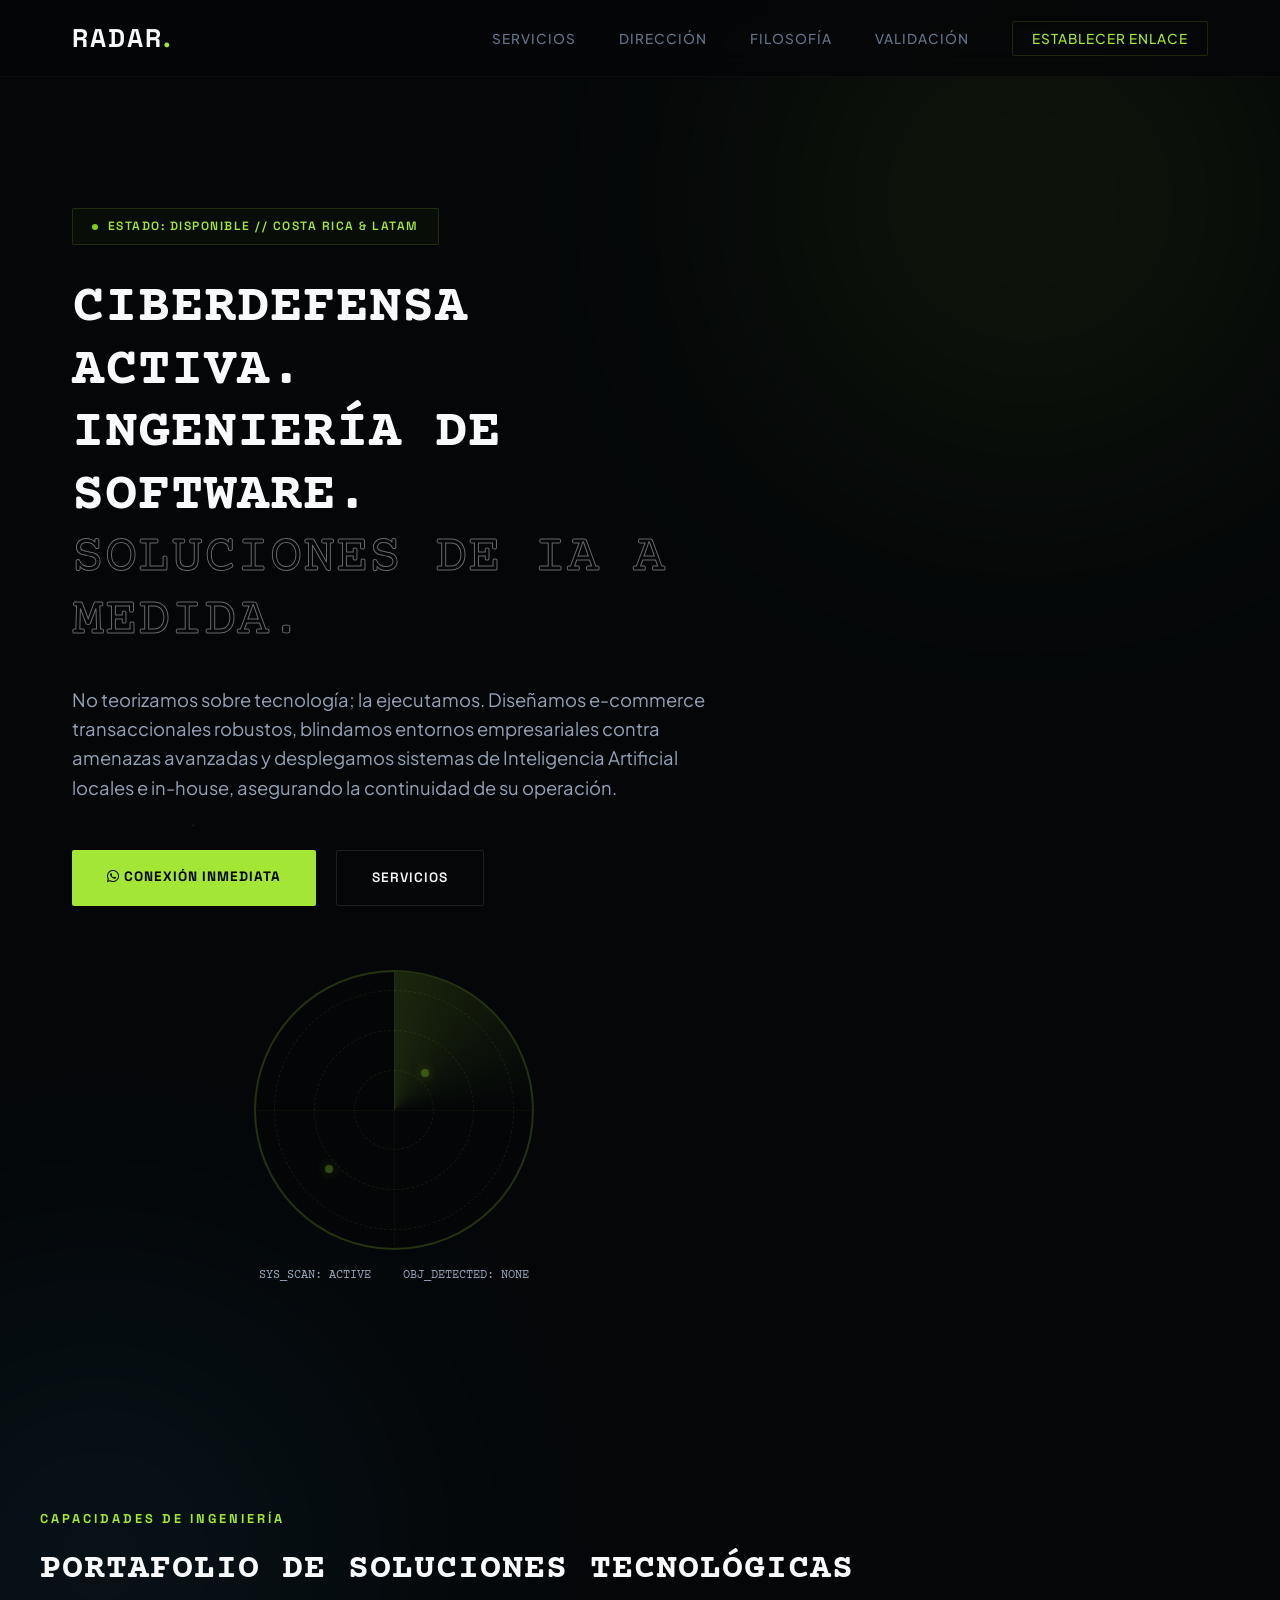
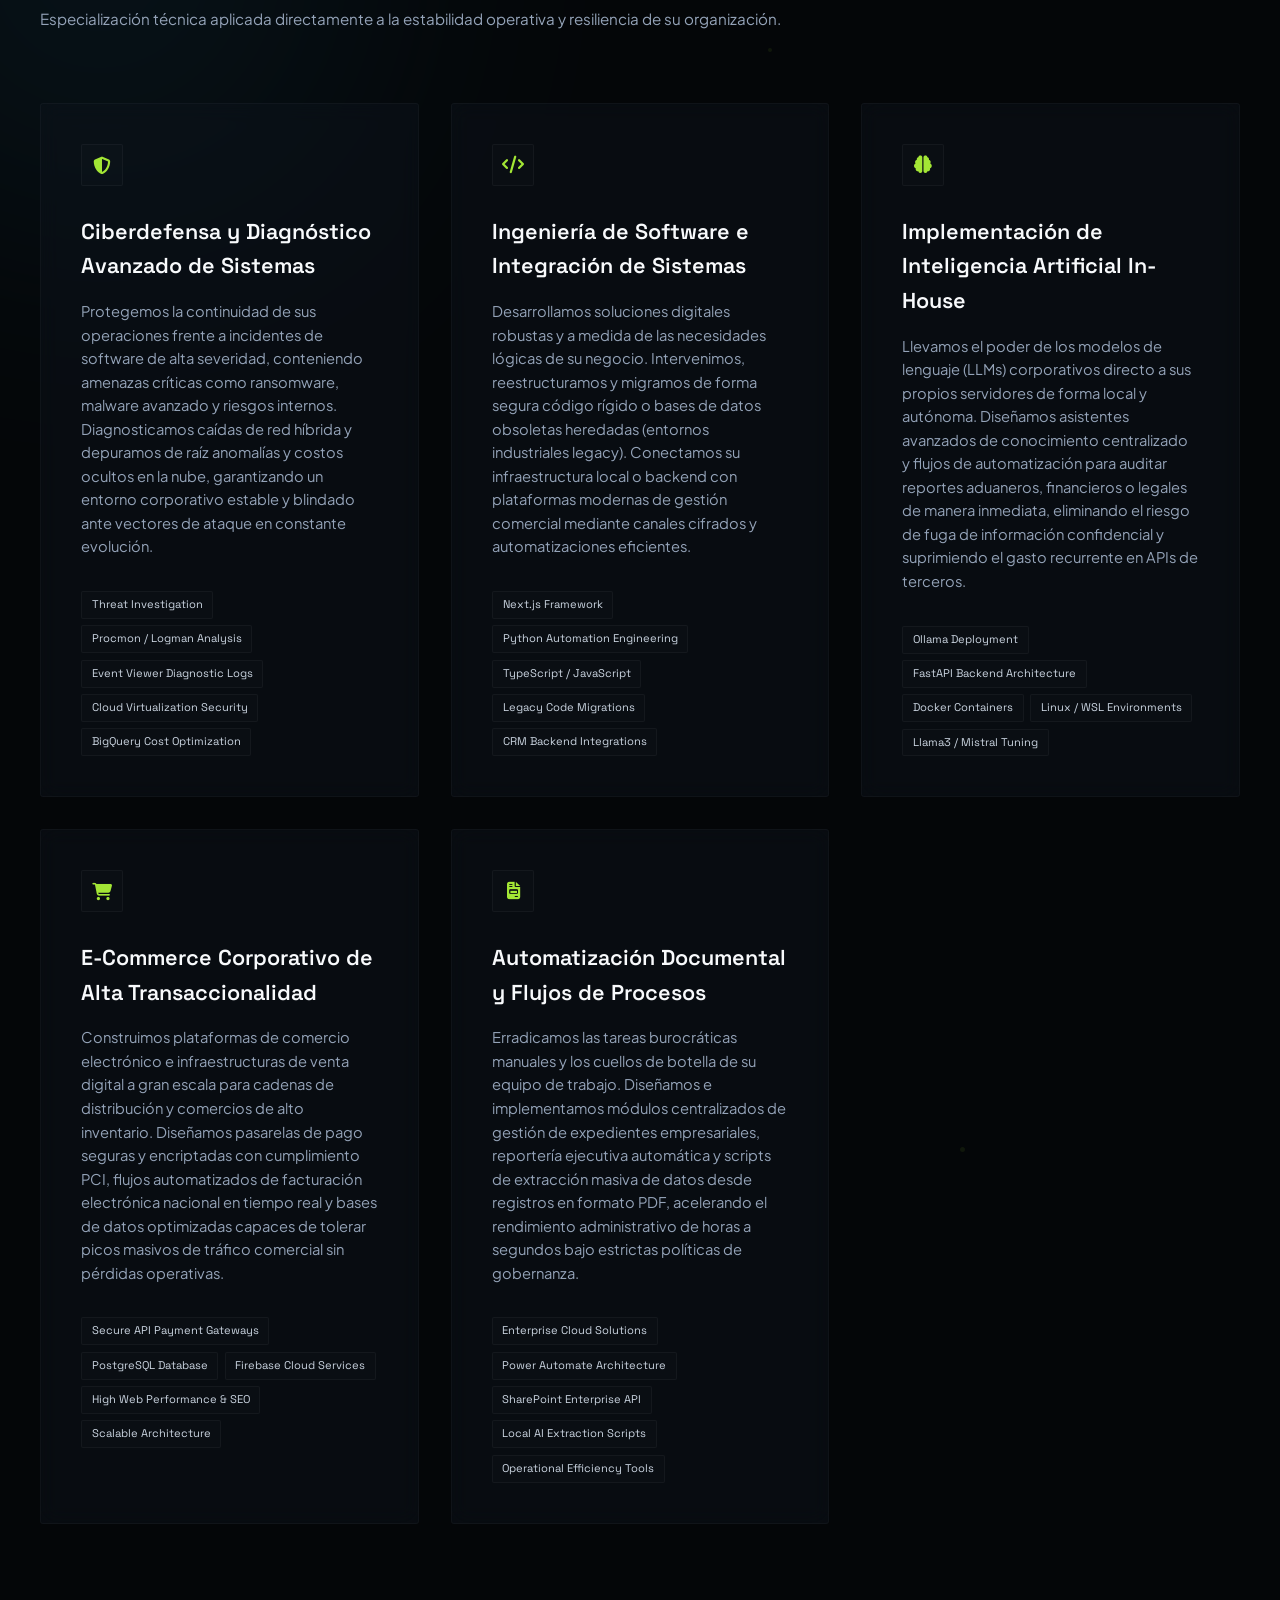
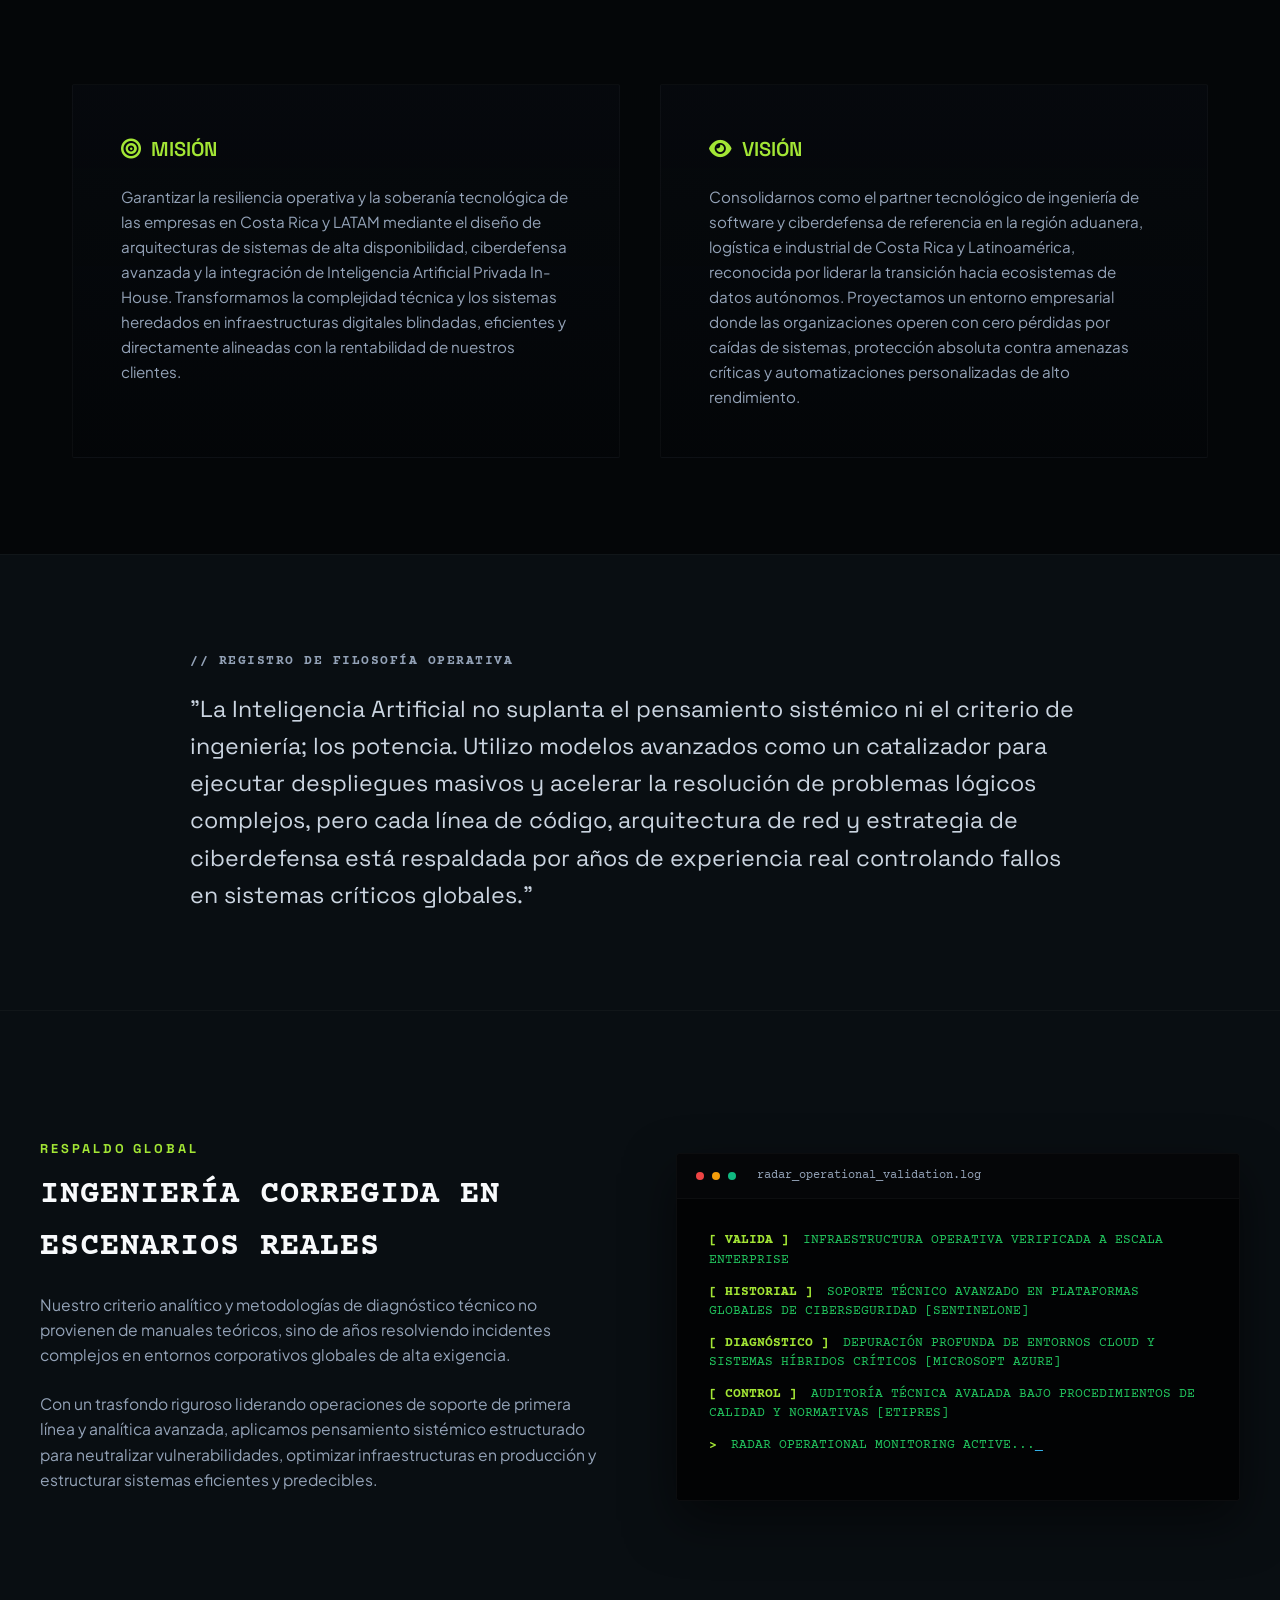
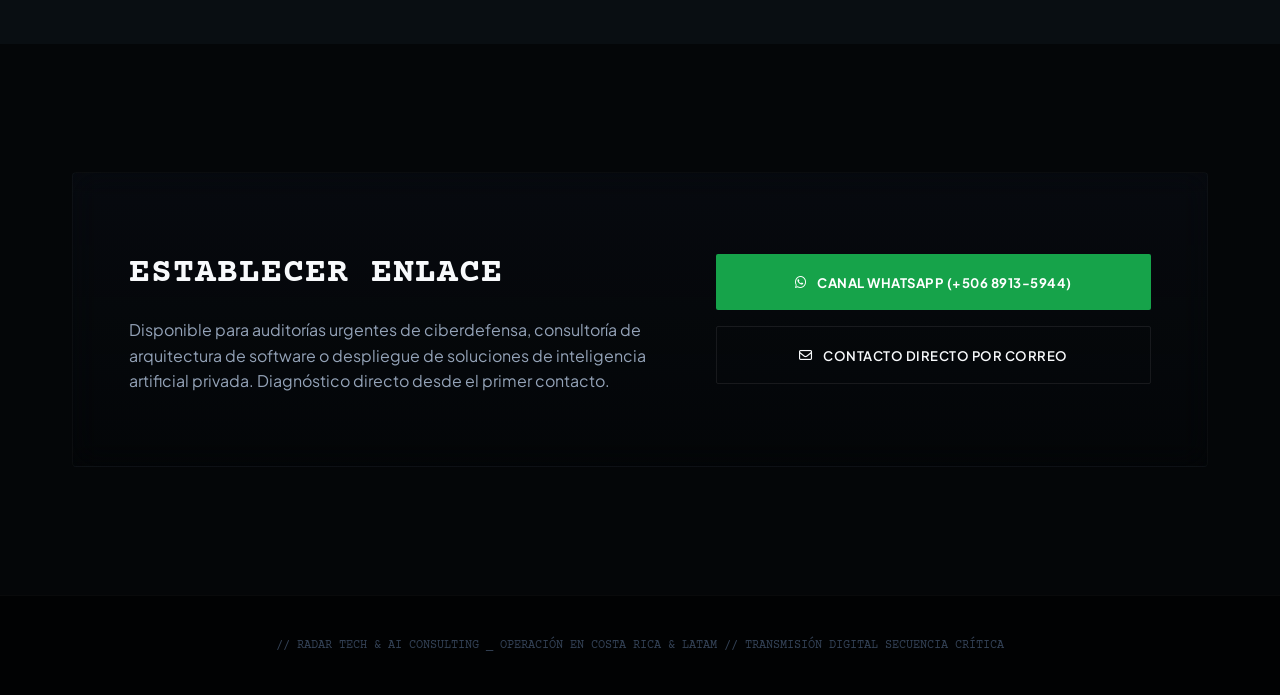
==== commit a3bf0b90: "Nueva revision del sitio web Nueva revision del sitio web con mejoras incorporadas" ====
--- a/index.html
+++ b/index.html
@@ -9,7 +9,15 @@
     <meta name="keywords" content="Ciberseguridad Costa Rica, Desarrollo de software B2B, Inteligencia Artificial In-House, Consultoría de sistemas de alta disponibilidad, Programación Next.js, Integración CRM backend, Virtualización e infraestructura, Diagnóstico Procmon, Análisis de malware aduanas">
     <meta name="author" content="Radar Tech & AI Consulting">
     <meta name="robots" content="index, follow">
-
+    
+    <!-- Open Graph Meta Tags -->
+    <meta property="og:title" content="Radar | Consultoría de Ingeniería de Software, Ciberdefensa Avanzada e IA">
+    <meta property="og:description" content="Partner tecnológico especializado en ciberseguridad avanzada, desarrollo de software transaccional Next.js, despliegue de IA privada in-house con Ollama. Operación en Costa Rica y LATAM.">
+    <meta property="og:type" content="website">
+    <meta property="og:url" content="https://tudominio.com/">
+    <meta property="og:image" content="https://tudominio.com/logo.png">
+    
+    <link rel="icon" type="image/x-icon" href="favicon.ico">
     <link rel="preconnect" href="https://fonts.googleapis.com">
     <link rel="preconnect" href="https://fonts.gstatic.com" crossorigin>
     <link href="https://fonts.googleapis.com/css2?family=Courier+Prime:wght@400;700&family=Space+Grotesk:wght@400;500;600;700&family=Plus+Jakarta+Sans:wght@400;500;600;700&display=swap" rel="stylesheet">
@@ -50,7 +58,7 @@
                 <h1 class="typewriter-title">Ciberdefensa Activa.<br>Ingeniería de Software.<br><span>Soluciones de IA a Medida.</span></h1>
                 <p class="meta-sub">No teorizamos sobre tecnología; la ejecutamos. Diseñamos e-commerce transaccionales robustos, blindamos entornos empresariales contra amenazas avanzadas y desplegamos sistemas de Inteligencia Artificial locales e in-house, asegurando la continuidad de su operación.</p>
                 <div class="cta-container">
-                    <a href="https://wa.me/50689135944" class="btn-primary" target="_blank">
+                    <a href="https://wa.me/50689135944" class="btn-primary" target="_blank" rel="noopener noreferrer" aria-label="Conexión Inmediata por WhatsApp">
                         <i class="fa-brands fa-whatsapp"></i> CONEXIÓN INMEDIATA
                     </a>
                     <a href="#soluciones" class="btn-secondary">SERVICIOS</a>
@@ -225,7 +233,7 @@
                 <p>Disponible para auditorías urgentes de ciberdefensa, consultoría de arquitectura de software o despliegue de soluciones de inteligencia artificial privada. Diagnóstico directo desde el primer contacto.</p>
             </div>
             <div class="contacto-actions">
-                <a href="https://wa.me/50689135944" class="btn-whatsapp" target="_blank">
+                <a href="https://wa.me/50689135944" class="btn-whatsapp" target="_blank" rel="noopener noreferrer" aria-label="Canal WhatsApp">
                     <i class="fa-brands fa-whatsapp"></i> CANAL WHATSAPP (+506 8913-5944)
                 </a>
                 <a href="mailto:jeffryc6@outlook.com" class="btn-email">
@@ -239,36 +247,6 @@
         <p>// RADAR TECH & AI CONSULTING _ OPERACIÓN EN COSTA RICA & LATAM // TRANSMISIÓN DIGITAL SECUENCIA CRÍTICA</p>
     </footer>
 
-    <script>
-        const telemetry = document.getElementById('telemetry-target');
-        const pings = document.querySelectorAll('.radar-ping');
-        const anomalies = [
-            'MALWARE_DETECTED: BLOCKED', 
-            'COST_ANOMALY: OPTIMIZED', 
-            'DB_LATENCY: RESOLVED', 
-            'SYS_BUG: PATCHED', 
-            'INFRA_RISK: NEUTRALIZED'
-        ];
-
-        // Función para cambiar alertas aleatorias en la pantalla del Radar estilo Medal of Honor
-        setInterval(() => {
-            const randomPing = pings[Math.floor(Math.random() * pings.length)];
-            const randomAnomaly = anomalies[Math.floor(Math.random() * anomalies.length)];
-            
-            // Iluminar ping detectado temporalmente
-            randomPing.style.opacity = '1';
-            randomPing.style.transform = 'scale(1.5)';
-            telemetry.innerText = `OBJ_DETECTED: ${randomAnomaly}`;
-            telemetry.style.color = '#84cc16'; // Verde oliva activo
-
-            setTimeout(() => {
-                randomPing.style.opacity = '0.3';
-                randomPing.style.transform = 'scale(1)';
-                telemetry.innerText = 'SYS_SCAN: NOMINAL';
-                telemetry.style.color = '#475569';
-            }, 2500);
-
-        }, 5000);
-    </script>
+    <script src="script.js" defer></script>
 </body>
 </html>
--- a/styles.css
+++ b/styles.css
@@ -5,7 +5,7 @@
     --color-primario: #a3e635; /* Verde oliva brillante táctico estilo Medal of Honor */
     --color-secundario: #38bdf8; /* Cyan tecnológico de soporte */
     --texto-principal: #f8fafc;
-    --texto-mutado: #475569;
+    --texto-mutado: #94a3b8;
     --color-linea-empresa: #84cc16; /* Verde de seguridad */
     --glass-border: rgba(255, 255, 255, 0.03);
     --tactical-border: rgba(163, 230, 53, 0.15);
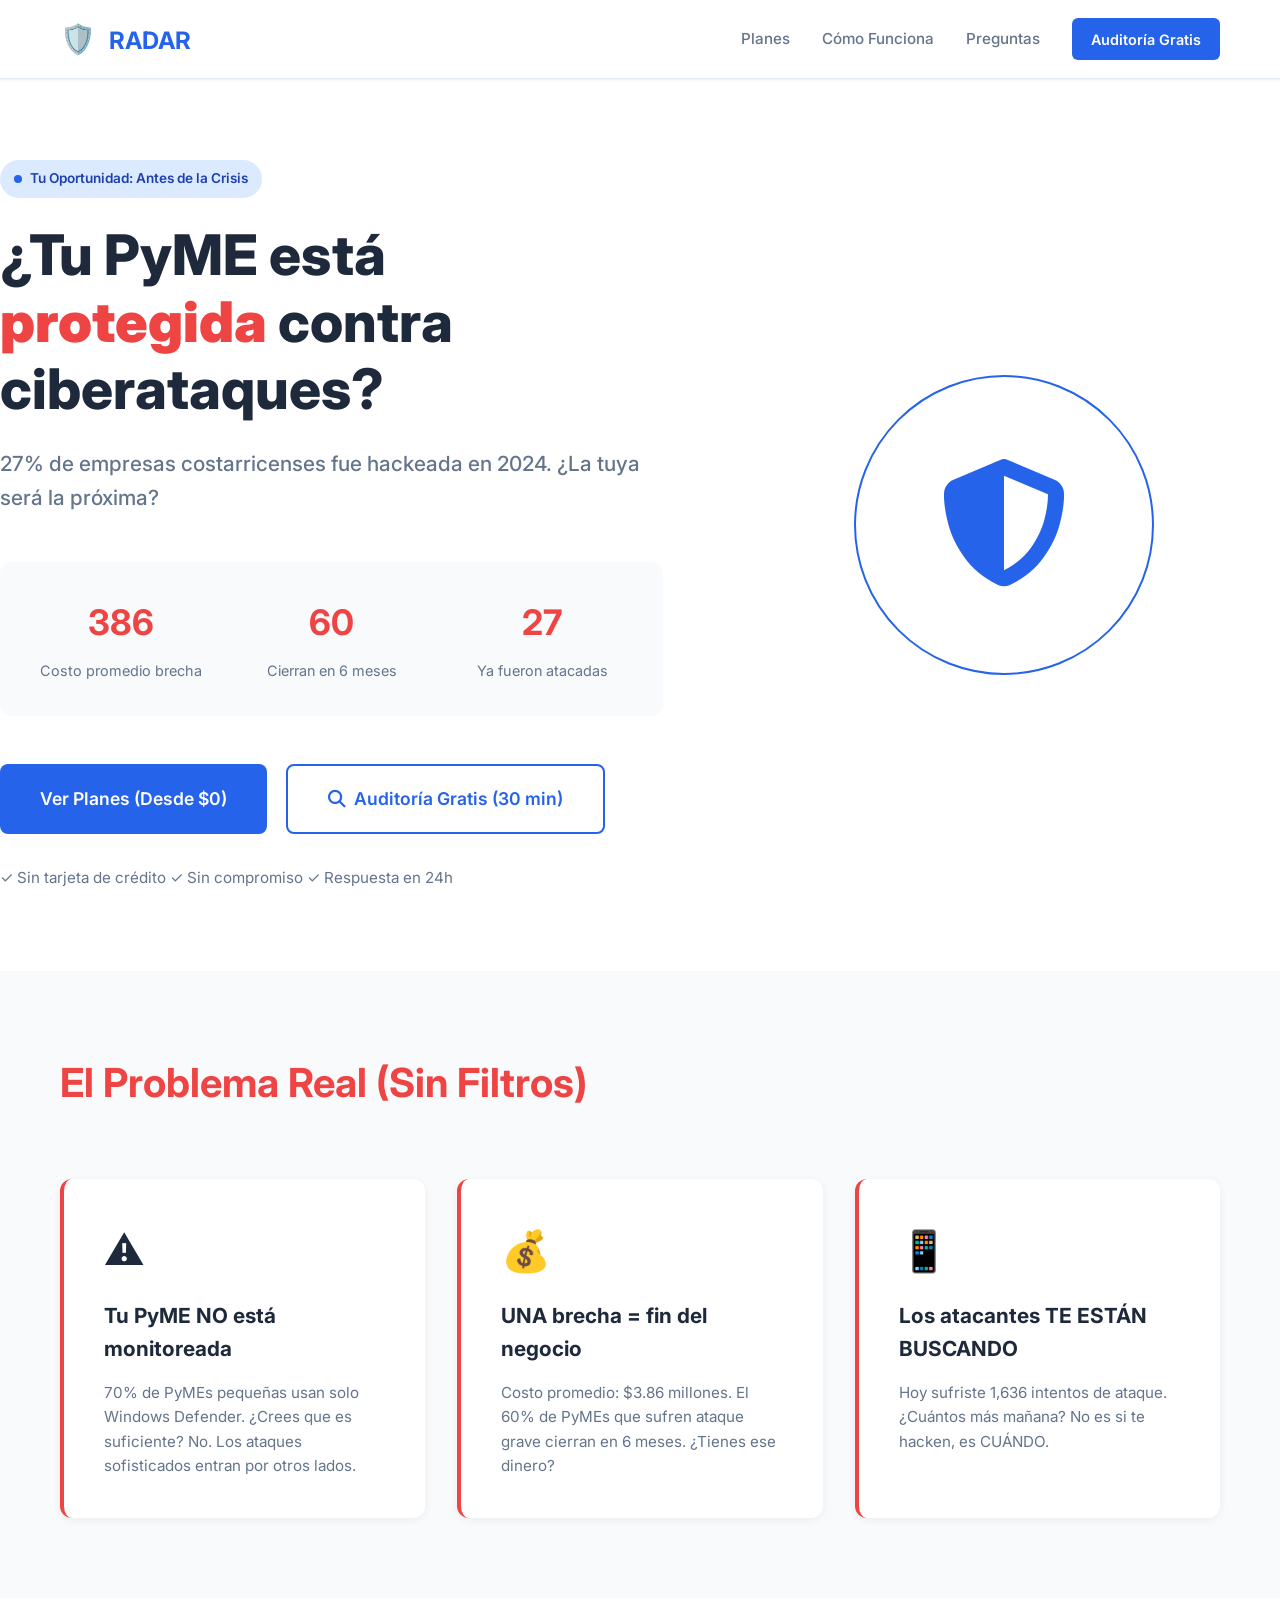
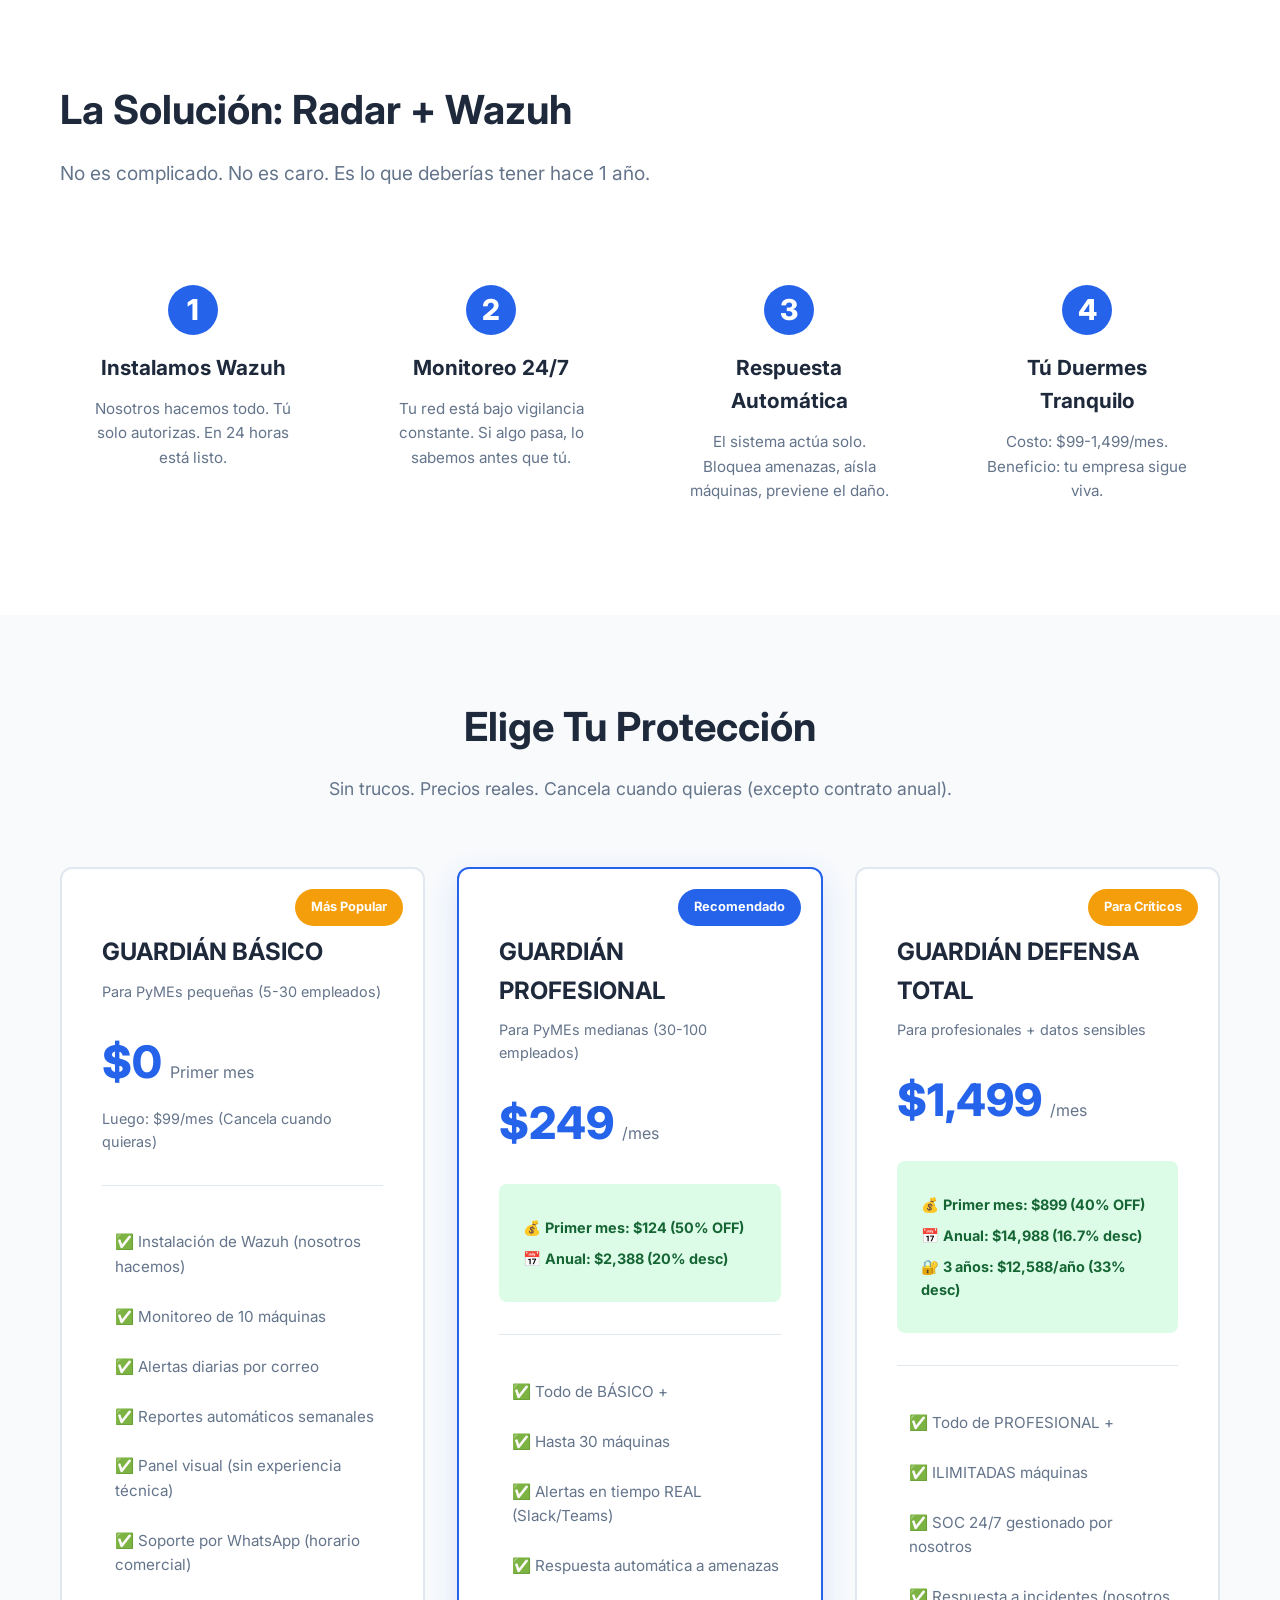
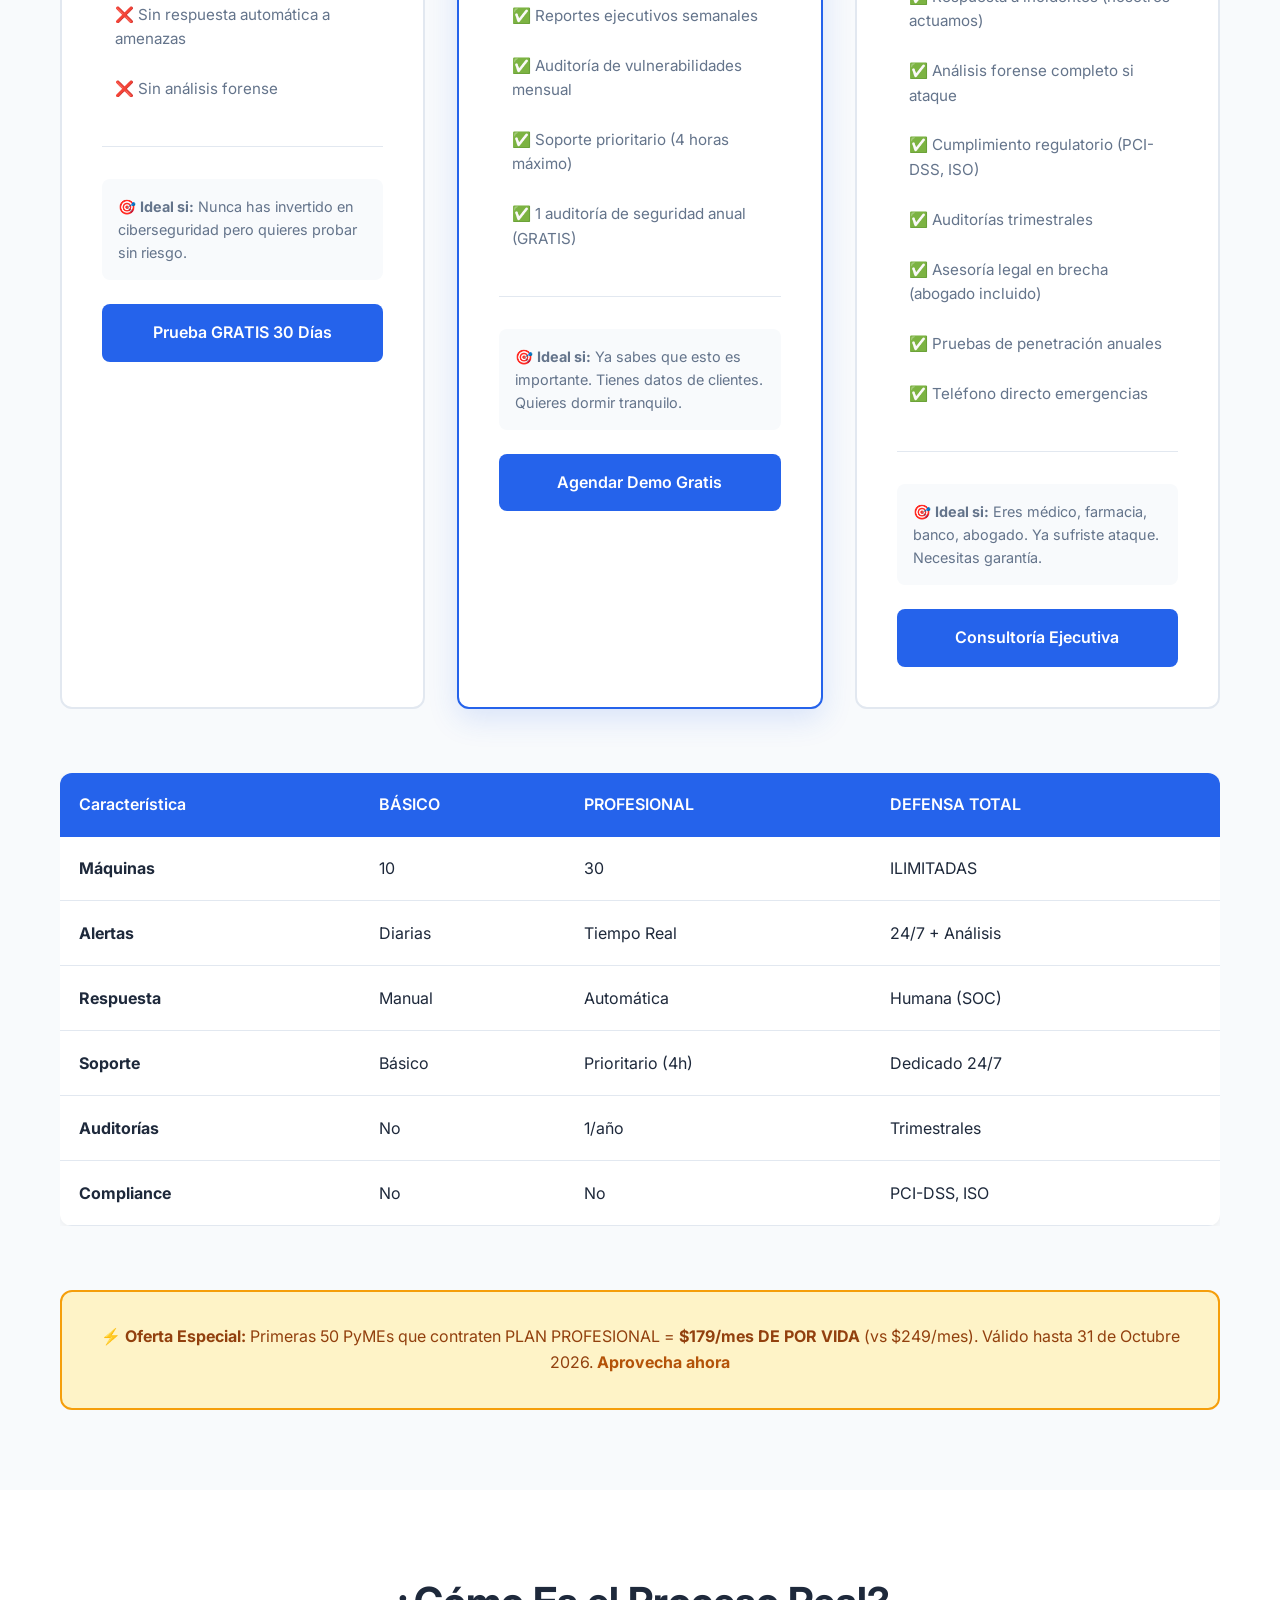
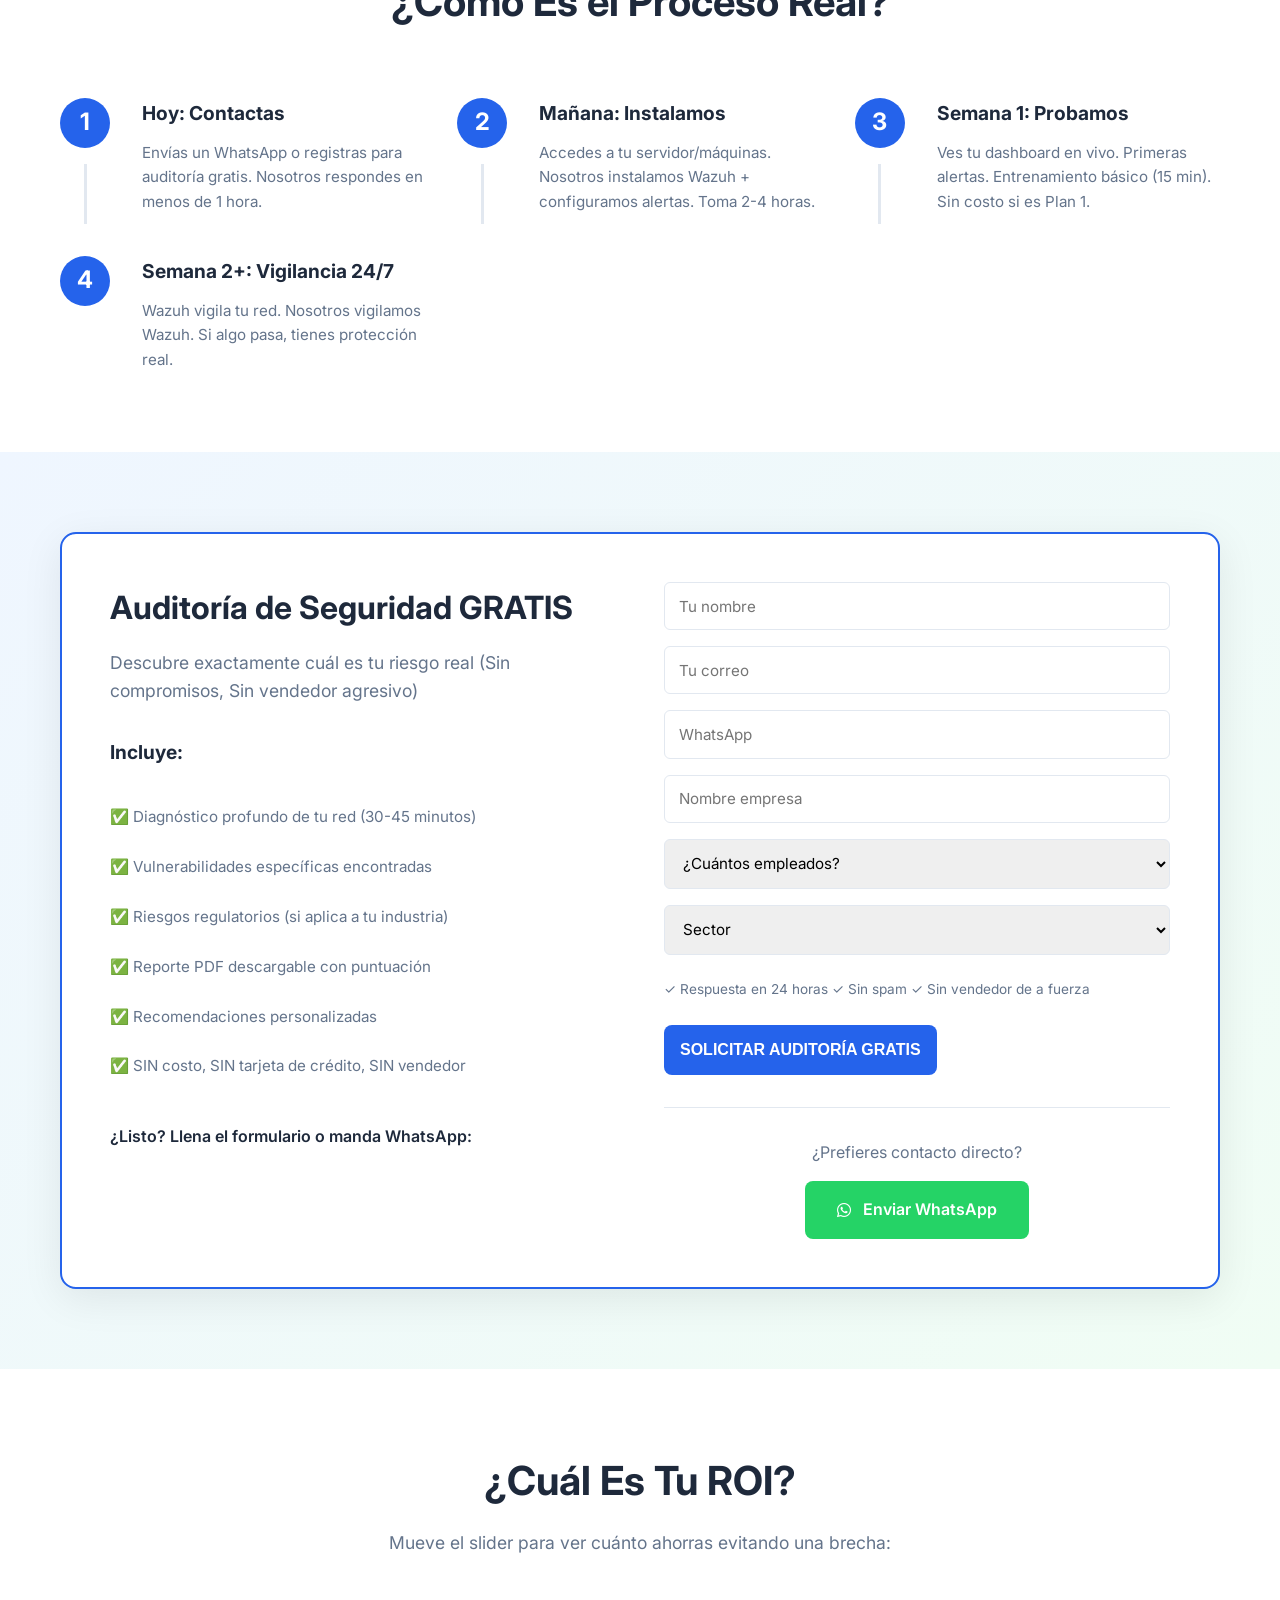
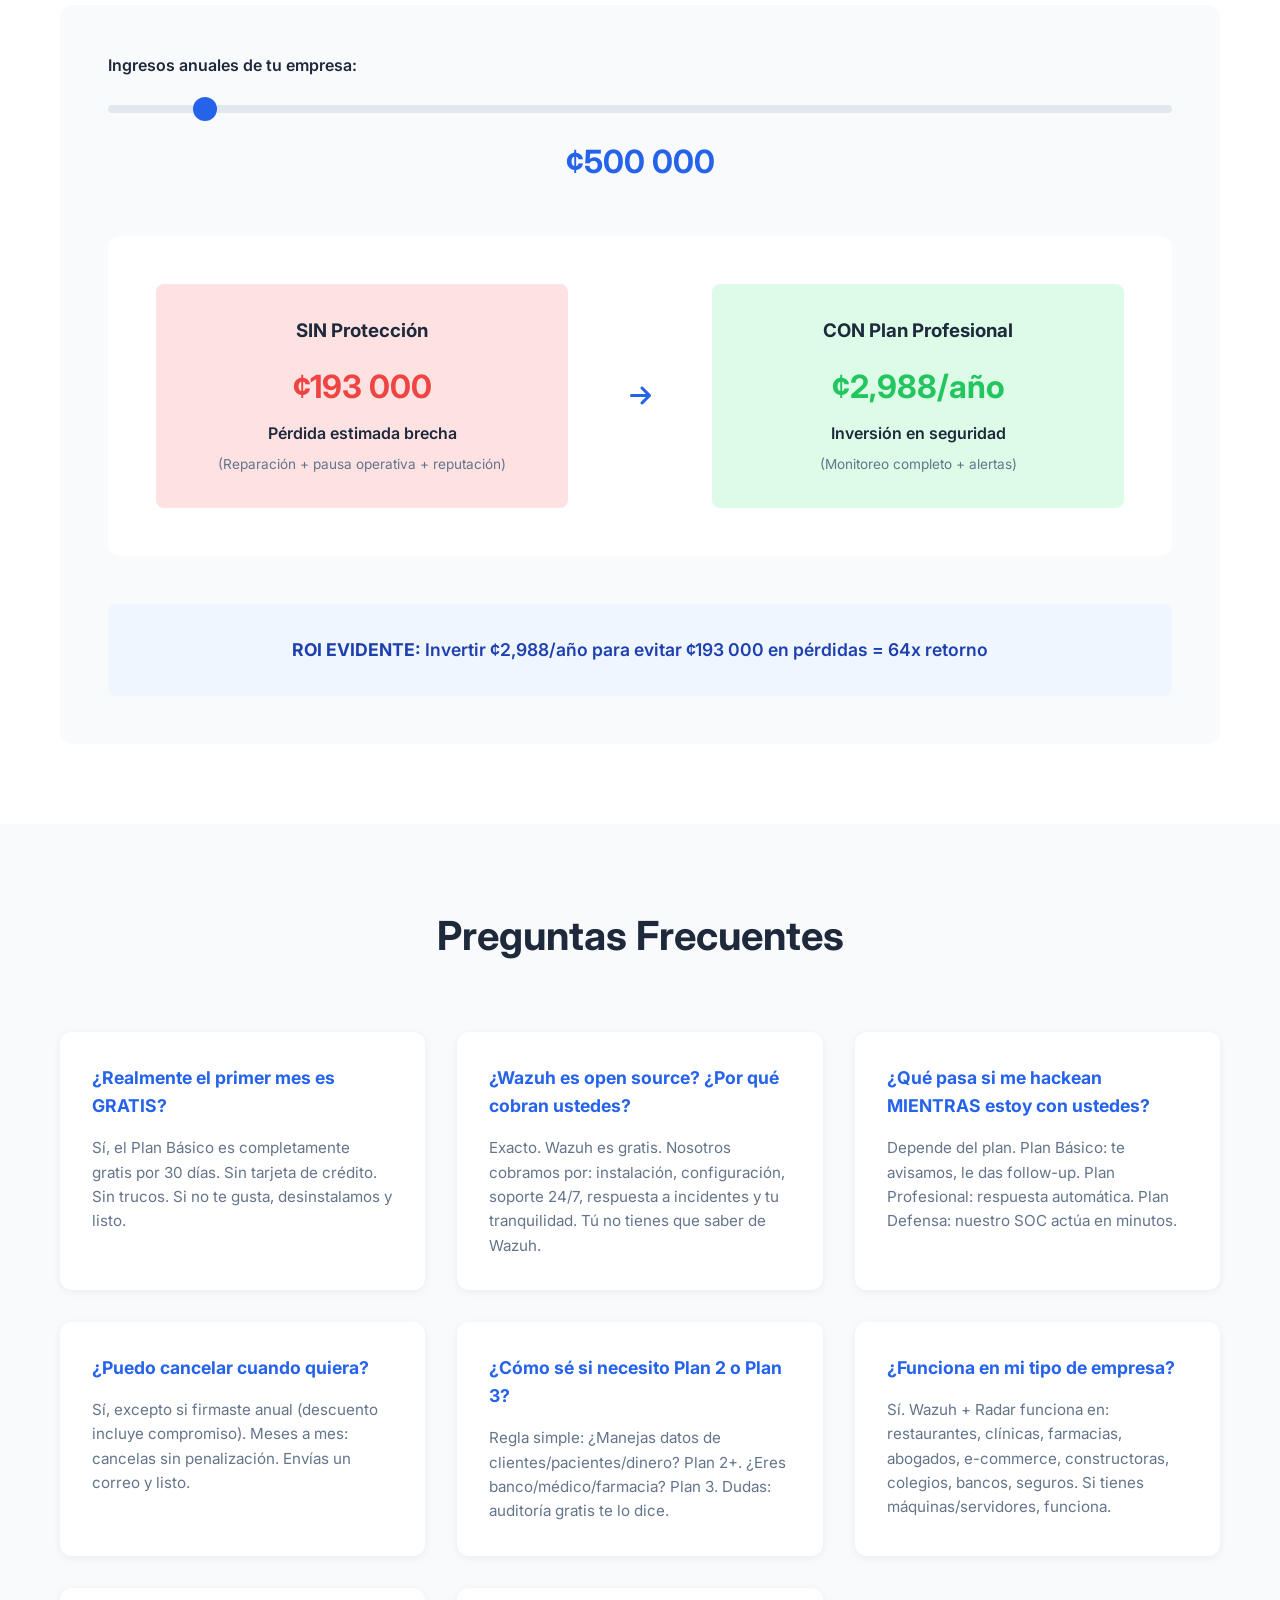
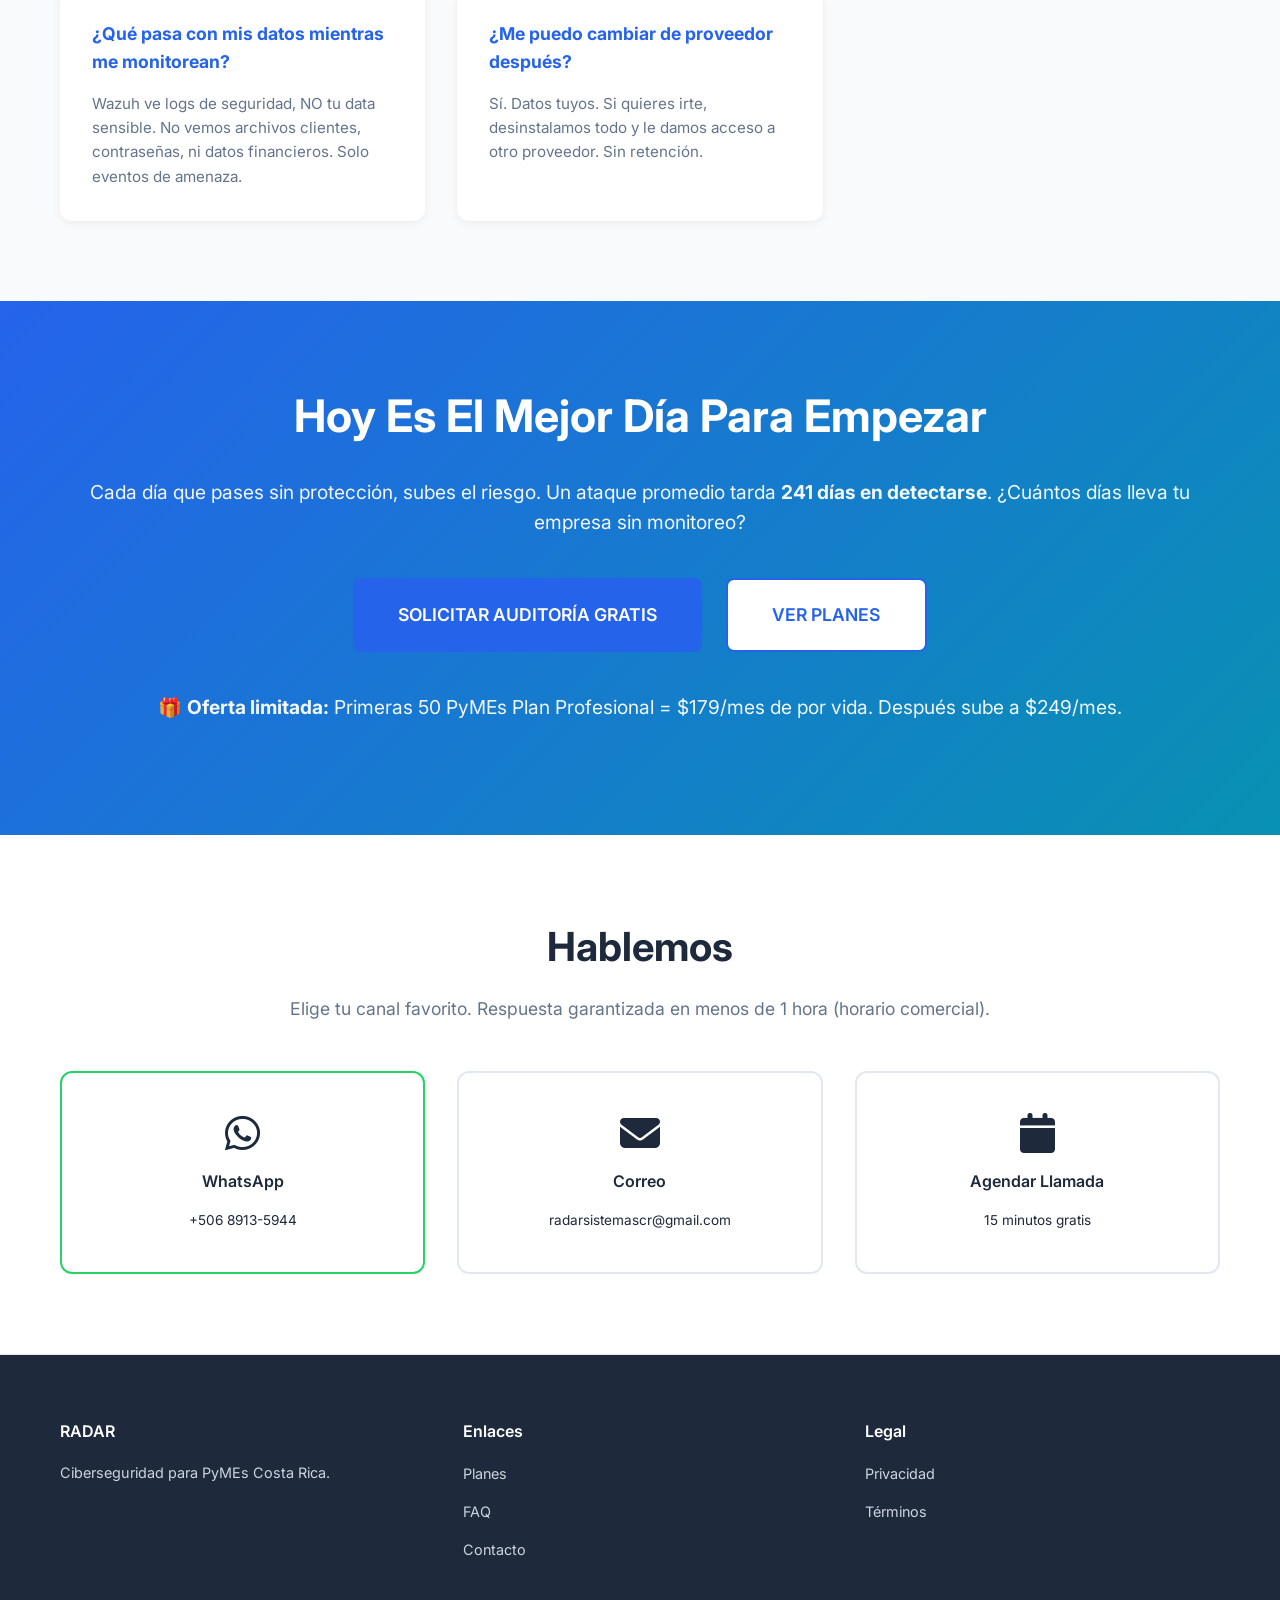
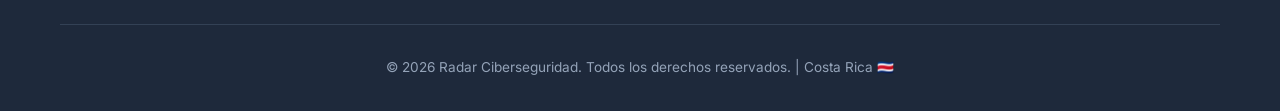
==== commit 793fa673: "Add files via upload" ====
--- a/index.html
+++ b/index.html
@@ -3,250 +3,577 @@
 <head>
     <meta charset="UTF-8">
     <meta name="viewport" content="width=device-width, initial-scale=1.0">
-    
-    <title>Radar | Consultoría de Ingeniería de Software, Ciberdefensa Avanzada e IA</title>
-    <meta name="description" content="Partner tecnológico especializado en ciberseguridad avanzada, desarrollo de software transaccional Next.js, despliegue de IA privada in-house con Ollama y diagnóstico analítico profundo de sistemas críticos y entornos legacy. Operación en Costa Rica y LATAM.">
-    <meta name="keywords" content="Ciberseguridad Costa Rica, Desarrollo de software B2B, Inteligencia Artificial In-House, Consultoría de sistemas de alta disponibilidad, Programación Next.js, Integración CRM backend, Virtualización e infraestructura, Diagnóstico Procmon, Análisis de malware aduanas">
-    <meta name="author" content="Radar Tech & AI Consulting">
-    <meta name="robots" content="index, follow">
-    
-    <!-- Open Graph Meta Tags -->
-    <meta property="og:title" content="Radar | Consultoría de Ingeniería de Software, Ciberdefensa Avanzada e IA">
-    <meta property="og:description" content="Partner tecnológico especializado en ciberseguridad avanzada, desarrollo de software transaccional Next.js, despliegue de IA privada in-house con Ollama. Operación en Costa Rica y LATAM.">
-    <meta property="og:type" content="website">
-    <meta property="og:url" content="https://tudominio.com/">
-    <meta property="og:image" content="https://tudominio.com/logo.png">
-    
+    <title>Radar | Ciberseguridad para PyMEs Costa Rica - Wazuh 24/7</title>
+    <meta name="description" content="Protege tu PyME de ciberataques. Monitoreo 24/7 con Wazuh. Desde $0 (prueba gratis 30 días). Auditoría de seguridad sin costo. ¿Tu empresa está preparada?">
+    <meta name="keywords" content="ciberseguridad Costa Rica, Wazuh, SIEM, protección PyME, monitoreo 24/7">
+    <meta property="og:title" content="Radar | Ciberseguridad para PyMEs Costa Rica">
+    <meta property="og:description" content="27% de PyMEs fue hackeada. ¿La tuya será la próxima? Protección desde $99/mes.">
     <link rel="icon" type="image/x-icon" href="favicon.ico">
     <link rel="preconnect" href="https://fonts.googleapis.com">
     <link rel="preconnect" href="https://fonts.gstatic.com" crossorigin>
-    <link href="https://fonts.googleapis.com/css2?family=Courier+Prime:wght@400;700&family=Space+Grotesk:wght@400;500;600;700&family=Plus+Jakarta+Sans:wght@400;500;600;700&display=swap" rel="stylesheet">
+    <link href="https://fonts.googleapis.com/css2?family=Inter:wght@300;400;500;600;700&family=Space+Grotesk:wght@600;700&display=swap" rel="stylesheet">
     <link rel="stylesheet" href="https://cdnjs.cloudflare.com/ajax/libs/font-awesome/6.4.0/css/all.min.css">
-    <link rel="stylesheet" href="styles.css">
+    <link rel="stylesheet" href="styles-new.css">
 </head>
 <body>
-
-    <div class="particles-container">
-        <div class="particle p1"></div>
-        <div class="particle p2"></div>
-        <div class="particle p3"></div>
-        <div class="particle p4"></div>
-    </div>
-
-    <div class="ambient-glow bg-glow-1"></div>
-    <div class="ambient-glow bg-glow-2"></div>
-
-    <nav>
+    <!-- NAV MEJORADO -->
+    <nav class="navbar">
         <div class="nav-container">
-            <div class="brand-logo">RADAR<span>.</span></div>
+            <div class="logo">
+                <span class="logo-icon">🛡️</span> <strong>RADAR</strong>
+            </div>
             <div class="nav-links">
-                <a href="#soluciones">Servicios</a>
-                <a href="#estrategia">Dirección</a>
-                <a href="#criterio">Filosofía</a>
-                <a href="#trayectoria">Validación</a>
-                <a href="#contacto" class="nav-cta">Establecer Enlace</a>
+                <a href="#planes" class="nav-link">Planes</a>
+                <a href="#como-funciona" class="nav-link">Cómo Funciona</a>
+                <a href="#faq" class="nav-link">Preguntas</a>
+                <a href="#contacto" class="btn-nav-cta">Auditoría Gratis</a>
             </div>
         </div>
     </nav>
 
-    <header>
-        <div class="hero-wrapper-grid">
-            <div class="container-hero-elements">
-                <div class="badge-mercado">
-                    <span class="pulse-dot"></span> ESTADO: DISPONIBLE // COSTA RICA & LATAM
-                </div>
-                <h1 class="typewriter-title">Ciberdefensa Activa.<br>Ingeniería de Software.<br><span>Soluciones de IA a Medida.</span></h1>
-                <p class="meta-sub">No teorizamos sobre tecnología; la ejecutamos. Diseñamos e-commerce transaccionales robustos, blindamos entornos empresariales contra amenazas avanzadas y desplegamos sistemas de Inteligencia Artificial locales e in-house, asegurando la continuidad de su operación.</p>
-                <div class="cta-container">
-                    <a href="https://wa.me/50689135944" class="btn-primary" target="_blank" rel="noopener noreferrer" aria-label="Conexión Inmediata por WhatsApp">
-                        <i class="fa-brands fa-whatsapp"></i> CONEXIÓN INMEDIATA
-                    </a>
-                    <a href="#soluciones" class="btn-secondary">SERVICIOS</a>
-                </div>
-            </div>
-            <p></p>
-            <div class="radar-viewport">
-                <div class="radar-screen">
-                    <div class="radar-sweep"></div>
-                    <div class="radar-ping unique-target" style="top: 35%; left: 60%;"></div>
-                    <div class="radar-ping query-target" style="top: 70%; left: 25%;"></div>
-                    <div class="radar-grid-circle circle-1"></div>
-                    <div class="radar-grid-circle circle-2"></div>
-                    <div class="radar-grid-circle circle-3"></div>
-                    <div class="radar-crosshair-v"></div>
-                    <div class="radar-crosshair-h"></div>
-                </div>
-                <div class="radar-telemetry">
-                    <span>SYS_SCAN: ACTIVE</span>
-                    <span id="telemetry-target">OBJ_DETECTED: NONE</span>
-                </div>
-            </div>
-        </div>
-    </header>
-
-    <section id="soluciones" class="servicios-section">
-        <div class="section-title">
-            <span class="section-subtitle">CAPACIDADES DE INGENIERÍA</span>
-            <h2 class="typewriter-title">PORTAFOLIO DE SOLUCIONES TECNOLÓGICAS</h2>
-            <p>Especialización técnica aplicada directamente a la estabilidad operativa y resiliencia de su organización.</p>
-        </div>
-        
-        <div class="grid-servicios">
-            <div class="card-servicio">
-                <div class="card-inner">
-                    <div class="card-header-icon">
-                        <i class="fa-solid fa-shield-halved"></i>
-                    </div>
-                    <h3>Ciberdefensa y Diagnóstico Avanzado de Sistemas</h3>
-                    <p>Protegemos la continuidad de sus operaciones frente a incidentes de software de alta severidad, conteniendo amenazas críticas como ransomware, malware avanzado y riesgos internos. Diagnosticamos caídas de red híbrida y depuramos de raíz anomalías y costos ocultos en la nube, garantizando un entorno corporativo estable y blindado ante vectores de ataque en constante evolución.</p>
-                    <div class="tech-tags">
-                        <span>Threat Investigation</span>
-                        <span>Procmon / Logman Analysis</span>
-                        <span>Event Viewer Diagnostic Logs</span>
-                        <span>Cloud Virtualization Security</span>
-                        <span>BigQuery Cost Optimization</span>
-                    </div>
-                </div>
-            </div>
-
-            <div class="card-servicio">
-                <div class="card-inner">
-                    <div class="card-header-icon">
-                        <i class="fa-solid fa-code"></i>
-                    </div>
-                    <h3>Ingeniería de Software e Integración de Sistemas</h3>
-                    <p>Desarrollamos soluciones digitales robustas y a medida de las necesidades lógicas de su negocio. Intervenimos, reestructuramos y migramos de forma segura código rígido o bases de datos obsoletas heredadas (entornos industriales legacy). Conectamos su infraestructura local o backend con plataformas modernas de gestión comercial mediante canales cifrados y automatizaciones eficientes.</p>
-                    <div class="tech-tags">
-                        <span>Next.js Framework</span>
-                        <span>Python Automation Engineering</span>
-                        <span>TypeScript / JavaScript</span>
-                        <span>Legacy Code Migrations</span>
-                        <span>CRM Backend Integrations</span>
-                    </div>
-                </div>
-            </div>
-
-            <div class="card-servicio">
-                <div class="card-inner">
-                    <div class="card-header-icon">
-                        <i class="fa-solid fa-brain"></i>
-                    </div>
-                    <h3>Implementación de Inteligencia Artificial In-House</h3>
-                    <p>Llevamos el poder de los modelos de lenguaje (LLMs) corporativos directo a sus propios servidores de forma local y autónoma. Diseñamos asistentes avanzados de conocimiento centralizado y flujos de automatización para auditar reportes aduaneros, financieros o legales de manera inmediata, eliminando el riesgo de fuga de información confidencial y suprimiendo el gasto recurrente en APIs de terceros.</p>
-                    <div class="tech-tags">
-                        <span>Ollama Deployment</span>
-                        <span>FastAPI Backend Architecture</span>
-                        <span>Docker Containers</span>
-                        <span>Linux / WSL Environments</span>
-                        <span>Llama3 / Mistral Tuning</span>
-                    </div>
-                </div>
-            </div>
-
-            <div class="card-servicio">
-                <div class="card-inner">
-                    <div class="card-header-icon">
-                        <i class="fa-solid fa-cart-shopping"></i>
-                    </div>
-                    <h3>E-Commerce Corporativo de Alta Transaccionalidad</h3>
-                    <p>Construimos plataformas de comercio electrónico e infraestructuras de venta digital a gran escala para cadenas de distribución y comercios de alto inventario. Diseñamos pasarelas de pago seguras y encriptadas con cumplimiento PCI, flujos automatizados de facturación electrónica nacional en tiempo real y bases de datos optimizadas capaces de tolerar picos masivos de tráfico comercial sin pérdidas operativas.</p>
-                    <div class="tech-tags">
-                        <span>Secure API Payment Gateways</span>
-                        <span>PostgreSQL Database</span>
-                        <span>Firebase Cloud Services</span>
-                        <span>High Web Performance & SEO</span>
-                        <span>Scalable Architecture</span>
-                    </div>
-                </div>
-            </div>
-
-            <div class="card-servicio">
-                <div class="card-inner">
-                    <div class="card-header-icon">
-                        <i class="fa-solid fa-file-invoice"></i>
-                    </div>
-                    <h3>Automatización Documental y Flujos de Procesos</h3>
-                    <p>Erradicamos las tareas burocráticas manuales y los cuellos de botella de su equipo de trabajo. Diseñamos e implementamos módulos centralizados de gestión de expedientes empresariales, reportería ejecutiva automática y scripts de extracción masiva de datos desde registros en formato PDF, acelerando el rendimiento administrativo de horas a segundos bajo estrictas políticas de gobernanza.</p>
-                    <div class="tech-tags">
-                        <span>Enterprise Cloud Solutions</span>
-                        <span>Power Automate Architecture</span>
-                        <span>SharePoint Enterprise API</span>
-                        <span>Local AI Extraction Scripts</span>
-                        <span>Operational Efficiency Tools</span>
-                    </div>
-                </div>
-            </div>
-        </div>
-    </section>
-
-    <section id="estrategia" class="estrategia-section">
-        <div class="estrategia-container">
-            <div class="card-estrategica">
-                <div class="icon-header-estrategica"><i class="fa-solid fa-bullseye"></i> Misión</div>
-                <p>Garantizar la resiliencia operativa y la soberanía tecnológica de las empresas en Costa Rica y LATAM mediante el diseño de arquitecturas de sistemas de alta disponibilidad, ciberdefensa avanzada y la integración de Inteligencia Artificial Privada In-House. Transformamos la complejidad técnica y los sistemas heredados en infraestructuras digitales blindadas, eficientes y directamente alineadas con la rentabilidad de nuestros clientes.</p>
-            </div>
-            <div class="card-estrategica">
-                <div class="icon-header-estrategica"><i class="fa-solid fa-eye"></i> Visión</div>
-                <p>Consolidarnos como el partner tecnológico de ingeniería de software y ciberdefensa de referencia en la región aduanera, logística e industrial de Costa Rica y Latinoamérica, reconocida por liderar la transición hacia ecosistemas de datos autónomos. Proyectamos un entorno empresarial donde las organizaciones operen con cero pérdidas por caídas de sistemas, protección absoluta contra amenazas críticas y automatizaciones personalizadas de alto rendimiento.</p>
-            </div>
-        </div>
-    </section>
-
-    <section id="criterio" class="manifiesto-section">
-        <div class="manifiesto-block">
-            <span class="manifiesto-tag">// REGISTRO DE FILOSOFÍA OPERATIVA</span>
-            <p>"La Inteligencia Artificial no suplanta el pensamiento sistémico ni el criterio de ingeniería; los potencia. Utilizo modelos avanzados como un catalizador para ejecutar despliegues masivos y acelerar la resolución de problemas lógicos complejos, pero cada línea de código, arquitectura de red y estrategia de ciberdefensa está respaldada por años de experiencia real controlando fallos en sistemas críticos globales."</p>
-        </div>
-    </section>
-
-    <section id="trayectoria" class="trayectoria-section">
-        <div class="trayectoria-container">
-            <div class="trayectoria-text">
-                <span class="section-subtitle">RESPALDO GLOBAL</span>
-                <h3 class="typewriter-title">INGENIERÍA CORREGIDA EN ESCENARIOS REALES</h3>
-                <p>Nuestro criterio analítico y metodologías de diagnóstico técnico no provienen de manuales teóricos, sino de años resolviendo incidentes complejos en entornos corporativos globales de alta exigencia.</p>
-                <p>Con un trasfondo riguroso liderando operaciones de soporte de primera línea y analítica avanzada, aplicamos pensamiento sistémico estructurado para neutralizar vulnerabilidades, optimizar infraestructuras en producción y estructurar sistemas eficientes y predecibles.</p>
-            </div>
+    <!-- HERO SECTION - EL GANCHO -->
+    <section class="hero">
+        <div class="hero-content">
+            <div class="hero-badge">
+                <span class="badge-dot"></span> Tu Oportunidad: Antes de la Crisis
+            </div>
+            <h1 class="hero-title">¿Tu PyME está <span class="highlight-danger">protegida</span> contra ciberataques?</h1>
+            <p class="hero-subtitle">27% de empresas costarricenses fue hackeada en 2024. ¿La tuya será la próxima?</p>
             
-            <div class="terminal-container">
-                <div class="terminal-header">
-                    <span class="dot red"></span>
-                    <span class="dot yellow"></span>
-                    <span class="dot green"></span>
-                    <span class="terminal-title">radar_operational_validation.log</span>
-                </div>
-                <div class="bitacora-logs">
-                    <div class="log-line"><span class="log-tag">[ VALIDA ]</span> INFRAESTRUCTURA OPERATIVA VERIFICADA A ESCALA ENTERPRISE</div>
-                    <div class="log-line"><span class="log-tag">[ HISTORIAL ]</span> SOPORTE TÉCNICO AVANZADO EN PLATAFORMAS GLOBALES DE CIBERSEGURIDAD [SENTINELONE]</div>
-                    <div class="log-line"><span class="log-tag">[ DIAGNÓSTICO ]</span> DEPURACIÓN PROFUNDA DE ENTORNOS CLOUD Y SISTEMAS HÍBRIDOS CRÍTICOS [MICROSOFT AZURE]</div>
-                    <div class="log-line"><span class="log-tag">[ CONTROL ]</span> AUDITORÍA TÉCNICA AVALADA BAJO PROCEDIMIENTOS DE CALIDAD Y NORMATIVAS [ETIPRES]</div>
-                    <div class="log-line blink-line"><span class="log-tag">></span> RADAR OPERATIONAL MONITORING ACTIVE...<span>_</span></div>
-                </div>
-            </div>
-        </div>
-    </section>
-
-    <section id="contacto" class="contacto-section">
-        <div class="contacto-wrapper">
-            <div class="contacto-info">
-                <h2 class="typewriter-title">ESTABLECER ENLACE</h2>
-                <p>Disponible para auditorías urgentes de ciberdefensa, consultoría de arquitectura de software o despliegue de soluciones de inteligencia artificial privada. Diagnóstico directo desde el primer contacto.</p>
-            </div>
-            <div class="contacto-actions">
-                <a href="https://wa.me/50689135944" class="btn-whatsapp" target="_blank" rel="noopener noreferrer" aria-label="Canal WhatsApp">
-                    <i class="fa-brands fa-whatsapp"></i> CANAL WHATSAPP (+506 8913-5944)
+            <div class="stats-row">
+                <div class="stat">
+                    <strong>$3.86M</strong>
+                    <small>Costo promedio brecha</small>
+                </div>
+                <div class="stat">
+                    <strong>60%</strong>
+                    <small>Cierran en 6 meses</small>
+                </div>
+                <div class="stat">
+                    <strong>27%</strong>
+                    <small>Ya fueron atacadas</small>
+                </div>
+            </div>
+
+            <div class="hero-ctas">
+                <a href="#planes" class="btn-primary btn-lg">Ver Planes (Desde $0)</a>
+                <a href="#auditoria" class="btn-secondary btn-lg">
+                    <i class="fas fa-search"></i> Auditoría Gratis (30 min)
                 </a>
-                <a href="mailto:jeffryc6@outlook.com" class="btn-email">
-                    <i class="fa-regular fa-envelope"></i> CONTACTO DIRECTO POR CORREO
+            </div>
+
+            <p class="hero-trust">✓ Sin tarjeta de crédito ✓ Sin compromiso ✓ Respuesta en 24h</p>
+        </div>
+
+        <div class="hero-visual">
+            <div class="security-icon-large">
+                <div class="shield-animated">
+                    <i class="fas fa-shield-alt"></i>
+                    <div class="pulse-ring"></div>
+                </div>
+            </div>
+        </div>
+    </section>
+
+    <!-- PROBLEMA CLARO -->
+    <section class="problema-section">
+        <div class="container">
+            <h2>El Problema Real (Sin Filtros)</h2>
+            <div class="problema-grid">
+                <div class="problema-card">
+                    <div class="problema-icon">⚠️</div>
+                    <h3>Tu PyME NO está monitoreada</h3>
+                    <p>70% de PyMEs pequeñas usan solo Windows Defender. ¿Crees que es suficiente? No. Los ataques sofisticados entran por otros lados.</p>
+                </div>
+                <div class="problema-card">
+                    <div class="problema-icon">💰</div>
+                    <h3>UNA brecha = fin del negocio</h3>
+                    <p>Costo promedio: $3.86 millones. El 60% de PyMEs que sufren ataque grave cierran en 6 meses. ¿Tienes ese dinero?</p>
+                </div>
+                <div class="problema-card">
+                    <div class="problema-icon">📱</div>
+                    <h3>Los atacantes TE ESTÁN BUSCANDO</h3>
+                    <p>Hoy sufriste 1,636 intentos de ataque. ¿Cuántos más mañana? No es si te hacken, es CUÁNDO.</p>
+                </div>
+            </div>
+        </div>
+    </section>
+
+    <!-- SOLUCIÓN SIMPLE -->
+    <section class="solucion-section">
+        <div class="container">
+            <h2>La Solución: <strong>Radar + Wazuh</strong></h2>
+            <p class="solucion-intro">No es complicado. No es caro. Es lo que deberías tener hace 1 año.</p>
+
+            <div class="solucion-steps">
+                <div class="step">
+                    <div class="step-number">1</div>
+                    <h3>Instalamos Wazuh</h3>
+                    <p>Nosotros hacemos todo. Tú solo autorizas. En 24 horas está listo.</p>
+                </div>
+                <div class="step">
+                    <div class="step-number">2</div>
+                    <h3>Monitoreo 24/7</h3>
+                    <p>Tu red está bajo vigilancia constante. Si algo pasa, lo sabemos antes que tú.</p>
+                </div>
+                <div class="step">
+                    <div class="step-number">3</div>
+                    <h3>Respuesta Automática</h3>
+                    <p>El sistema actúa solo. Bloquea amenazas, aísla máquinas, previene el daño.</p>
+                </div>
+                <div class="step">
+                    <div class="step-number">4</div>
+                    <h3>Tú Duermes Tranquilo</h3>
+                    <p>Costo: $99-1,499/mes. Beneficio: tu empresa sigue viva.</p>
+                </div>
+            </div>
+        </div>
+    </section>
+
+    <!-- PLANES (EL CORE) -->
+    <section class="planes-section" id="planes">
+        <div class="container">
+            <h2>Elige Tu Protección</h2>
+            <p class="planes-intro">Sin trucos. Precios reales. Cancela cuando quieras (excepto contrato anual).</p>
+
+            <div class="planes-grid">
+                <!-- PLAN 1: BÁSICO -->
+                <div class="plan-card plan-1">
+                    <div class="plan-badge">Más Popular</div>
+                    <h3>GUARDIÁN BÁSICO</h3>
+                    <p class="plan-subtitle">Para PyMEs pequeñas (5-30 empleados)</p>
+                    
+                    <div class="plan-price">
+                        <span class="price-amount">$0</span>
+                        <span class="price-period">Primer mes</span>
+                    </div>
+                    <p class="plan-after">Luego: $99/mes (Cancela cuando quieras)</p>
+
+                    <ul class="plan-features">
+                        <li>✅ Instalación de Wazuh (nosotros hacemos)</li>
+                        <li>✅ Monitoreo de 10 máquinas</li>
+                        <li>✅ Alertas diarias por correo</li>
+                        <li>✅ Reportes automáticos semanales</li>
+                        <li>✅ Panel visual (sin experiencia técnica)</li>
+                        <li>✅ Soporte por WhatsApp (horario comercial)</li>
+                        <li>❌ Sin respuesta automática a amenazas</li>
+                        <li>❌ Sin análisis forense</li>
+                    </ul>
+
+                    <p class="plan-description">🎯 <strong>Ideal si:</strong> Nunca has invertido en ciberseguridad pero quieres probar sin riesgo.</p>
+
+                    <a href="#auditoria" class="btn-plan-cta">Prueba GRATIS 30 Días</a>
+                </div>
+
+                <!-- PLAN 2: PROFESIONAL -->
+                <div class="plan-card plan-2 plan-destacado">
+                    <div class="plan-badge badge-recomendado">Recomendado</div>
+                    <h3>GUARDIÁN PROFESIONAL</h3>
+                    <p class="plan-subtitle">Para PyMEs medianas (30-100 empleados)</p>
+                    
+                    <div class="plan-price">
+                        <span class="price-amount">$249</span>
+                        <span class="price-period">/mes</span>
+                    </div>
+                    <div class="plan-discount">
+                        <p>💰 <strong>Primer mes: $124 (50% OFF)</strong></p>
+                        <p>📅 <strong>Anual: $2,388 (20% desc)</strong></p>
+                    </div>
+
+                    <ul class="plan-features">
+                        <li>✅ Todo de BÁSICO +</li>
+                        <li>✅ Hasta 30 máquinas</li>
+                        <li>✅ Alertas en tiempo REAL (Slack/Teams)</li>
+                        <li>✅ Respuesta automática a amenazas</li>
+                        <li>✅ Reportes ejecutivos semanales</li>
+                        <li>✅ Auditoría de vulnerabilidades mensual</li>
+                        <li>✅ Soporte prioritario (4 horas máximo)</li>
+                        <li>✅ 1 auditoría de seguridad anual (GRATIS)</li>
+                    </ul>
+
+                    <p class="plan-description">🎯 <strong>Ideal si:</strong> Ya sabes que esto es importante. Tienes datos de clientes. Quieres dormir tranquilo.</p>
+
+                    <a href="#contacto-plan2" class="btn-plan-cta btn-plan-destacado">Agendar Demo Gratis</a>
+                </div>
+
+                <!-- PLAN 3: DEFENSA TOTAL -->
+                <div class="plan-card plan-3">
+                    <div class="plan-badge">Para Críticos</div>
+                    <h3>GUARDIÁN DEFENSA TOTAL</h3>
+                    <p class="plan-subtitle">Para profesionales + datos sensibles</p>
+                    
+                    <div class="plan-price">
+                        <span class="price-amount">$1,499</span>
+                        <span class="price-period">/mes</span>
+                    </div>
+                    <div class="plan-discount">
+                        <p>💰 <strong>Primer mes: $899 (40% OFF)</strong></p>
+                        <p>📅 <strong>Anual: $14,988 (16.7% desc)</strong></p>
+                        <p>🔐 <strong>3 años: $12,588/año (33% desc)</strong></p>
+                    </div>
+
+                    <ul class="plan-features">
+                        <li>✅ Todo de PROFESIONAL +</li>
+                        <li>✅ ILIMITADAS máquinas</li>
+                        <li>✅ SOC 24/7 gestionado por nosotros</li>
+                        <li>✅ Respuesta a incidentes (nosotros actuamos)</li>
+                        <li>✅ Análisis forense completo si ataque</li>
+                        <li>✅ Cumplimiento regulatorio (PCI-DSS, ISO)</li>
+                        <li>✅ Auditorías trimestrales</li>
+                        <li>✅ Asesoría legal en brecha (abogado incluido)</li>
+                        <li>✅ Pruebas de penetración anuales</li>
+                        <li>✅ Teléfono directo emergencias</li>
+                    </ul>
+
+                    <p class="plan-description">🎯 <strong>Ideal si:</strong> Eres médico, farmacia, banco, abogado. Ya sufriste ataque. Necesitas garantía.</p>
+
+                    <a href="#contacto-plan3" class="btn-plan-cta">Consultoría Ejecutiva</a>
+                </div>
+            </div>
+
+            <!-- COMPARATIVA RÁPIDA -->
+            <div class="planes-comparativa">
+                <table>
+                    <tr>
+                        <th>Característica</th>
+                        <th>BÁSICO</th>
+                        <th>PROFESIONAL</th>
+                        <th>DEFENSA TOTAL</th>
+                    </tr>
+                    <tr>
+                        <td><strong>Máquinas</strong></td>
+                        <td>10</td>
+                        <td>30</td>
+                        <td>ILIMITADAS</td>
+                    </tr>
+                    <tr>
+                        <td><strong>Alertas</strong></td>
+                        <td>Diarias</td>
+                        <td>Tiempo Real</td>
+                        <td>24/7 + Análisis</td>
+                    </tr>
+                    <tr>
+                        <td><strong>Respuesta</strong></td>
+                        <td>Manual</td>
+                        <td>Automática</td>
+                        <td>Humana (SOC)</td>
+                    </tr>
+                    <tr>
+                        <td><strong>Soporte</strong></td>
+                        <td>Básico</td>
+                        <td>Prioritario (4h)</td>
+                        <td>Dedicado 24/7</td>
+                    </tr>
+                    <tr>
+                        <td><strong>Auditorías</strong></td>
+                        <td>No</td>
+                        <td>1/año</td>
+                        <td>Trimestrales</td>
+                    </tr>
+                    <tr>
+                        <td><strong>Compliance</strong></td>
+                        <td>No</td>
+                        <td>No</td>
+                        <td>PCI-DSS, ISO</td>
+                    </tr>
+                </table>
+            </div>
+
+            <div class="planes-nota">
+                <p><strong>⚡ Oferta Especial:</strong> Primeras 50 PyMEs que contraten PLAN PROFESIONAL = <strong>$179/mes DE POR VIDA</strong> (vs $249/mes). Válido hasta 31 de Octubre 2026. <a href="#contacto">Aprovecha ahora</a></p>
+            </div>
+        </div>
+    </section>
+
+    <!-- CÓMO FUNCIONA -->
+    <section class="como-funciona" id="como-funciona">
+        <div class="container">
+            <h2>¿Cómo Es el Proceso Real?</h2>
+            
+            <div class="proceso-timeline">
+                <div class="timeline-item">
+                    <div class="timeline-marker">
+                        <span class="timeline-number">1</span>
+                    </div>
+                    <div class="timeline-content">
+                        <h3>Hoy: Contactas</h3>
+                        <p>Envías un WhatsApp o registras para auditoría gratis. Nosotros respondes en menos de 1 hora.</p>
+                    </div>
+                </div>
+
+                <div class="timeline-item">
+                    <div class="timeline-marker">
+                        <span class="timeline-number">2</span>
+                    </div>
+                    <div class="timeline-content">
+                        <h3>Mañana: Instalamos</h3>
+                        <p>Accedes a tu servidor/máquinas. Nosotros instalamos Wazuh + configuramos alertas. Toma 2-4 horas.</p>
+                    </div>
+                </div>
+
+                <div class="timeline-item">
+                    <div class="timeline-marker">
+                        <span class="timeline-number">3</span>
+                    </div>
+                    <div class="timeline-content">
+                        <h3>Semana 1: Probamos</h3>
+                        <p>Ves tu dashboard en vivo. Primeras alertas. Entrenamiento básico (15 min). Sin costo si es Plan 1.</p>
+                    </div>
+                </div>
+
+                <div class="timeline-item">
+                    <div class="timeline-marker">
+                        <span class="timeline-number">4</span>
+                    </div>
+                    <div class="timeline-content">
+                        <h3>Semana 2+: Vigilancia 24/7</h3>
+                        <p>Wazuh vigila tu red. Nosotros vigilamos Wazuh. Si algo pasa, tienes protección real.</p>
+                    </div>
+                </div>
+            </div>
+        </div>
+    </section>
+
+    <!-- AUDITORÍA GRATIS (LEAD MAGNET) -->
+    <section class="auditoria-section" id="auditoria">
+        <div class="container">
+            <div class="auditoria-card">
+                <div class="auditoria-content">
+                    <h2>Auditoría de Seguridad GRATIS</h2>
+                    <p class="auditoria-subtitle">Descubre exactamente cuál es tu riesgo real (Sin compromisos, Sin vendedor agresivo)</p>
+
+                    <div class="auditoria-include">
+                        <h3>Incluye:</h3>
+                        <ul>
+                            <li>✅ Diagnóstico profundo de tu red (30-45 minutos)</li>
+                            <li>✅ Vulnerabilidades específicas encontradas</li>
+                            <li>✅ Riesgos regulatorios (si aplica a tu industria)</li>
+                            <li>✅ Reporte PDF descargable con puntuación</li>
+                            <li>✅ Recomendaciones personalizadas</li>
+                            <li>✅ SIN costo, SIN tarjeta de crédito, SIN vendedor</li>
+                        </ul>
+                    </div>
+
+                    <p class="auditoria-cta-text">¿Listo? Llena el formulario o manda WhatsApp:</p>
+                </div>
+
+                <div class="auditoria-form">
+                    <form id="form-auditoria">
+                        <div class="form-group">
+                            <input type="text" placeholder="Tu nombre" required>
+                        </div>
+                        <div class="form-group">
+                            <input type="email" placeholder="Tu correo" required>
+                        </div>
+                        <div class="form-group">
+                            <input type="tel" placeholder="WhatsApp" required>
+                        </div>
+                        <div class="form-group">
+                            <input type="text" placeholder="Nombre empresa" required>
+                        </div>
+                        <div class="form-group">
+                            <select required>
+                                <option value="">¿Cuántos empleados?</option>
+                                <option value="1-5">1-5</option>
+                                <option value="6-20">6-20</option>
+                                <option value="21-50">21-50</option>
+                                <option value="51-100">51-100</option>
+                                <option value="100+">100+</option>
+                            </select>
+                        </div>
+                        <div class="form-group">
+                            <select required>
+                                <option value="">Sector</option>
+                                <option value="salud">Salud (Clínica/Farmacia)</option>
+                                <option value="finanzas">Finanzas</option>
+                                <option value="ecommerce">E-commerce</option>
+                                <option value="legal">Legal/Asesoría</option>
+                                <option value="educacion">Educación</option>
+                                <option value="otro">Otro</option>
+                            </select>
+                        </div>
+                        <p class="form-note">✓ Respuesta en 24 horas ✓ Sin spam ✓ Sin vendedor de a fuerza</p>
+                        <button type="submit" class="btn-form-submit">SOLICITAR AUDITORÍA GRATIS</button>
+                    </form>
+
+                    <div class="auditoria-whatsapp">
+                        <p>¿Prefieres contacto directo?</p>
+                        <a href="https://wa.me/50689135944?text=Hola%20Radar%2C%20quiero%20una%20auditor%C3%ADa%20de%20seguridad%20gratis" target="_blank" class="btn-whatsapp">
+                            <i class="fab fa-whatsapp"></i> Enviar WhatsApp
+                        </a>
+                    </div>
+                </div>
+            </div>
+        </div>
+    </section>
+
+    <!-- SOCIAL PROOF -->
+    
+
+    <!-- CALCULADORA ROI (INTERACTIVA) -->
+    <section class="roi-section">
+        <div class="container">
+            <h2>¿Cuál Es Tu ROI?</h2>
+            <p class="roi-intro">Mueve el slider para ver cuánto ahorras evitando una brecha:</p>
+
+            <div class="roi-calculator">
+                <div class="roi-input">
+                    <label>Ingresos anuales de tu empresa:</label>
+                    <input type="range" id="roi-slider" min="100000" max="5000000" step="50000" value="500000" class="roi-slider">
+                    <p class="roi-value">¢<span id="roi-display">500,000</span></p>
+                </div>
+
+                <div class="roi-comparison">
+                    <div class="roi-item sin-plan">
+                        <h3>SIN Protección</h3>
+                        <p class="roi-number">¢<span id="roi-loss">1,930,000</span></p>
+                        <p class="roi-label">Pérdida estimada brecha</p>
+                        <p class="roi-note">(Reparación + pausa operativa + reputación)</p>
+                    </div>
+
+                    <div class="roi-separator">
+                        <i class="fas fa-arrow-right"></i>
+                    </div>
+
+                    <div class="roi-item con-plan">
+                        <h3>CON Plan Profesional</h3>
+                        <p class="roi-number">¢2,988/año</p>
+                        <p class="roi-label">Inversión en seguridad</p>
+                        <p class="roi-note">(Monitoreo completo + alertas)</p>
+                    </div>
+                </div>
+
+                <div class="roi-result">
+                    <p><strong>ROI EVIDENTE:</strong> Invertir ¢2,988/año para evitar ¢<span id="roi-total">1,930,000</span> en pérdidas = <span id="roi-percent">646x</span> retorno</p>
+                </div>
+            </div>
+        </div>
+    </section>
+
+    <!-- FAQ -->
+    <section class="faq-section" id="faq">
+        <div class="container">
+            <h2>Preguntas Frecuentes</h2>
+
+            <div class="faq-grid">
+                <div class="faq-item">
+                    <h3>¿Realmente el primer mes es GRATIS?</h3>
+                    <p>Sí, el Plan Básico es completamente gratis por 30 días. Sin tarjeta de crédito. Sin trucos. Si no te gusta, desinstalamos y listo.</p>
+                </div>
+
+                <div class="faq-item">
+                    <h3>¿Wazuh es open source? ¿Por qué cobran ustedes?</h3>
+                    <p>Exacto. Wazuh es gratis. Nosotros cobramos por: instalación, configuración, soporte 24/7, respuesta a incidentes y tu tranquilidad. Tú no tienes que saber de Wazuh.</p>
+                </div>
+
+                <div class="faq-item">
+                    <h3>¿Qué pasa si me hackean MIENTRAS estoy con ustedes?</h3>
+                    <p>Depende del plan. Plan Básico: te avisamos, le das follow-up. Plan Profesional: respuesta automática. Plan Defensa: nuestro SOC actúa en minutos.</p>
+                </div>
+
+                <div class="faq-item">
+                    <h3>¿Puedo cancelar cuando quiera?</h3>
+                    <p>Sí, excepto si firmaste anual (descuento incluye compromiso). Meses a mes: cancelas sin penalización. Envías un correo y listo.</p>
+                </div>
+
+                <div class="faq-item">
+                    <h3>¿Cómo sé si necesito Plan 2 o Plan 3?</h3>
+                    <p>Regla simple: ¿Manejas datos de clientes/pacientes/dinero? Plan 2+. ¿Eres banco/médico/farmacia? Plan 3. Dudas: auditoría gratis te lo dice.</p>
+                </div>
+
+                <div class="faq-item">
+                    <h3>¿Funciona en mi tipo de empresa?</h3>
+                    <p>Sí. Wazuh + Radar funciona en: restaurantes, clínicas, farmacias, abogados, e-commerce, constructoras, colegios, bancos, seguros. Si tienes máquinas/servidores, funciona.</p>
+                </div>
+
+                <div class="faq-item">
+                    <h3>¿Qué pasa con mis datos mientras me monitorean?</h3>
+                    <p>Wazuh ve logs de seguridad, NO tu data sensible. No vemos archivos clientes, contraseñas, ni datos financieros. Solo eventos de amenaza.</p>
+                </div>
+
+                <div class="faq-item">
+                    <h3>¿Me puedo cambiar de proveedor después?</h3>
+                    <p>Sí. Datos tuyos. Si quieres irte, desinstalamos todo y le damos acceso a otro proveedor. Sin retención.</p>
+                </div>
+            </div>
+        </div>
+    </section>
+
+    <!-- URGENCIA + CTA FINAL -->
+    <section class="cta-final">
+        <div class="container">
+            <div class="urgencia-box">
+                <h2>Hoy Es El Mejor Día Para Empezar</h2>
+                <p>Cada día que pases sin protección, subes el riesgo. Un ataque promedio tarda <strong>241 días en detectarse</strong>. ¿Cuántos días lleva tu empresa sin monitoreo?</p>
+
+                <div class="cta-botones">
+                    <a href="#auditoria" class="btn-primary btn-xl">SOLICITAR AUDITORÍA GRATIS</a>
+                    <a href="#planes" class="btn-secondary btn-xl">VER PLANES</a>
+                </div>
+
+                <p class="cta-bonus">🎁 <strong>Oferta limitada:</strong> Primeras 50 PyMEs Plan Profesional = $179/mes de por vida. Después sube a $249/mes.</p>
+            </div>
+        </div>
+    </section>
+
+    <!-- CONTACTO -->
+    <section class="contacto-section" id="contacto">
+        <div class="container">
+            <h2>Hablemos</h2>
+            <p>Elige tu canal favorito. Respuesta garantizada en menos de 1 hora (horario comercial).</p>
+
+            <div class="contacto-opciones">
+                <a href="https://wa.me/50689135944?text=Hola%20Radar%2C%20quiero%20saber%20m%C3%A1s%20sobre%20ciberseguridad" target="_blank" class="contacto-btn whatsapp">
+                    <i class="fab fa-whatsapp"></i>
+                    <span>WhatsApp</span>
+                    <small>+506 8913-5944</small>
                 </a>
-            </div>
-        </div>
-    </section>
-
-    <footer>
-        <p>// RADAR TECH & AI CONSULTING _ OPERACIÓN EN COSTA RICA & LATAM // TRANSMISIÓN DIGITAL SECUENCIA CRÍTICA</p>
+
+                <a href="mailto:radarsistemscr@gmail.com" class="contacto-btn email">
+                    <i class="fas fa-envelope"></i>
+                    <span>Correo</span>
+                    <small>radarsistemascr@gmail.com</small>
+                </a>
+
+                <a href="#" class="contacto-btn calendar">
+                    <i class="fas fa-calendar"></i>
+                    <span>Agendar Llamada</span>
+                    <small>15 minutos gratis</small>
+                </a>
+            </div>
+        </div>
+    </section>
+
+    <!-- FOOTER -->
+    <footer class="footer">
+        <div class="container">
+            <div class="footer-content">
+                <div class="footer-col">
+                    <h4>RADAR</h4>
+                    <p>Ciberseguridad para PyMEs Costa Rica.</p>
+                </div>
+                <div class="footer-col">
+                    <h4>Enlaces</h4>
+                    <ul>
+                        <li><a href="#planes">Planes</a></li>
+                        <li><a href="#faq">FAQ</a></li>
+                        <li><a href="#contacto">Contacto</a></li>
+                    </ul>
+                </div>
+                <div class="footer-col">
+                    <h4>Legal</h4>
+                    <ul>
+                        <li><a href="#">Privacidad</a></li>
+                        <li><a href="#">Términos</a></li>
+                    </ul>
+                </div>
+            </div>
+            <div class="footer-bottom">
+                <p>&copy; 2026 Radar Ciberseguridad. Todos los derechos reservados. | Costa Rica 🇨🇷</p>
+            </div>
+        </div>
     </footer>
 
-    <script src="script.js" defer></script>
+    <script src="scripts-new.js" defer></script>
 </body>
 </html>
--- a/styles-new.css
+++ b/styles-new.css
@@ -0,0 +1,1337 @@
+:root {
+    --primary: #2563eb;
+    --primary-dark: #1e40af;
+    --primary-light: #3b82f6;
+    --secondary: #10b981;
+    --danger: #ef4444;
+    --warning: #f59e0b;
+    --dark: #0f172a;
+    --gray-light: #f8fafc;
+    --gray-medium: #64748b;
+    --gray-dark: #1e293b;
+    --text-primary: #1e293b;
+    --text-secondary: #64748b;
+    --border-color: #e2e8f0;
+    --bg-light: #f8fafc;
+    --success: #22c55e;
+}
+
+* {
+    margin: 0;
+    padding: 0;
+    box-sizing: border-box;
+}
+
+html {
+    scroll-behavior: smooth;
+}
+
+body {
+    font-family: 'Inter', sans-serif;
+    color: var(--text-primary);
+    background-color: #ffffff;
+    line-height: 1.6;
+}
+
+.container {
+    max-width: 1200px;
+    margin: 0 auto;
+    padding: 0 20px;
+}
+
+/* ===== NAV ===== */
+.navbar {
+    position: fixed;
+    top: 0;
+    width: 100%;
+    background: white;
+    border-bottom: 1px solid var(--border-color);
+    padding: 1rem 0;
+    z-index: 1000;
+    box-shadow: 0 1px 3px rgba(0,0,0,0.08);
+}
+
+.nav-container {
+    max-width: 1200px;
+    margin: 0 auto;
+    padding: 0 20px;
+    display: flex;
+    justify-content: space-between;
+    align-items: center;
+}
+
+.logo {
+    font-size: 1.5rem;
+    font-weight: 700;
+    color: var(--primary);
+}
+
+.logo-icon {
+    margin-right: 8px;
+    font-size: 1.8rem;
+}
+
+.nav-links {
+    display: flex;
+    gap: 2rem;
+    align-items: center;
+}
+
+.nav-link {
+    color: var(--text-secondary);
+    text-decoration: none;
+    font-size: 0.95rem;
+    font-weight: 500;
+    transition: color 0.3s;
+}
+
+.nav-link:hover {
+    color: var(--primary);
+}
+
+.btn-nav-cta {
+    background: var(--primary);
+    color: white;
+    padding: 0.6rem 1.2rem;
+    border-radius: 6px;
+    text-decoration: none;
+    font-weight: 600;
+    font-size: 0.9rem;
+    transition: all 0.3s;
+    border: none;
+    cursor: pointer;
+}
+
+.btn-nav-cta:hover {
+    background: var(--primary-dark);
+    transform: translateY(-2px);
+}
+
+/* ===== HERO ===== */
+.hero {
+    margin-top: 80px;
+    padding: 80px 0;
+    display: grid;
+    grid-template-columns: 1.2fr 1fr;
+    gap: 4rem;
+    align-items: center;
+}
+
+.hero-content {
+    animation: slideInLeft 0.8s ease-out;
+}
+
+@keyframes slideInLeft {
+    from {
+        opacity: 0;
+        transform: translateX(-30px);
+    }
+    to {
+        opacity: 1;
+        transform: translateX(0);
+    }
+}
+
+.hero-badge {
+    display: inline-flex;
+    align-items: center;
+    gap: 8px;
+    background: #dbeafe;
+    color: var(--primary-dark);
+    padding: 8px 14px;
+    border-radius: 20px;
+    font-size: 0.85rem;
+    font-weight: 600;
+    margin-bottom: 1.5rem;
+}
+
+.badge-dot {
+    width: 8px;
+    height: 8px;
+    background: var(--primary);
+    border-radius: 50%;
+    animation: pulse 2s infinite;
+}
+
+@keyframes pulse {
+    0%, 100% { transform: scale(1); opacity: 1; }
+    50% { transform: scale(1.2); opacity: 0.7; }
+}
+
+.hero-title {
+    font-size: 3.5rem;
+    font-weight: 800;
+    line-height: 1.2;
+    margin-bottom: 1.5rem;
+    color: var(--text-primary);
+}
+
+.highlight-danger {
+    color: var(--danger);
+    font-weight: 900;
+}
+
+.hero-subtitle {
+    font-size: 1.3rem;
+    color: var(--text-secondary);
+    margin-bottom: 2rem;
+    font-weight: 500;
+}
+
+.stats-row {
+    display: grid;
+    grid-template-columns: repeat(3, 1fr);
+    gap: 2rem;
+    margin: 3rem 0;
+    padding: 2rem;
+    background: var(--bg-light);
+    border-radius: 12px;
+}
+
+.stat {
+    text-align: center;
+}
+
+.stat strong {
+    display: block;
+    font-size: 2.2rem;
+    color: var(--danger);
+    margin-bottom: 0.5rem;
+}
+
+.stat small {
+    color: var(--text-secondary);
+    font-size: 0.9rem;
+}
+
+.hero-ctas {
+    display: flex;
+    gap: 1.2rem;
+    margin-bottom: 2rem;
+    flex-wrap: wrap;
+}
+
+.btn-primary, .btn-secondary {
+    padding: 1rem 2rem;
+    border-radius: 8px;
+    text-decoration: none;
+    font-weight: 600;
+    font-size: 1rem;
+    transition: all 0.3s;
+    border: none;
+    cursor: pointer;
+    display: inline-flex;
+    align-items: center;
+    gap: 8px;
+}
+
+.btn-primary {
+    background: var(--primary);
+    color: white;
+}
+
+.btn-primary:hover {
+    background: var(--primary-dark);
+    transform: translateY(-3px);
+    box-shadow: 0 10px 20px rgba(37, 99, 235, 0.2);
+}
+
+.btn-secondary {
+    background: white;
+    color: var(--primary);
+    border: 2px solid var(--primary);
+}
+
+.btn-secondary:hover {
+    background: #eff6ff;
+}
+
+.btn-lg {
+    font-size: 1.1rem;
+    padding: 1.2rem 2.5rem;
+}
+
+.hero-trust {
+    color: var(--text-secondary);
+    font-size: 0.95rem;
+}
+
+.hero-visual {
+    animation: slideInRight 0.8s ease-out;
+}
+
+@keyframes slideInRight {
+    from {
+        opacity: 0;
+        transform: translateX(30px);
+    }
+    to {
+        opacity: 1;
+        transform: translateX(0);
+    }
+}
+
+.security-icon-large {
+    display: flex;
+    justify-content: center;
+    align-items: center;
+    height: 400px;
+}
+
+.shield-animated {
+    position: relative;
+    font-size: 8rem;
+    color: var(--primary);
+    animation: float 3s ease-in-out infinite;
+}
+
+@keyframes float {
+    0%, 100% { transform: translateY(0px); }
+    50% { transform: translateY(-20px); }
+}
+
+.pulse-ring {
+    position: absolute;
+    width: 300px;
+    height: 300px;
+    border: 2px solid var(--primary);
+    border-radius: 50%;
+    top: 50%;
+    left: 50%;
+    transform: translate(-50%, -50%);
+    animation: expandPulse 2s infinite;
+}
+
+@keyframes expandPulse {
+    0% {
+        width: 300px;
+        height: 300px;
+        opacity: 1;
+    }
+    100% {
+        width: 400px;
+        height: 400px;
+        opacity: 0;
+    }
+}
+
+/* ===== PROBLEMA ===== */
+.problema-section {
+    padding: 80px 0;
+    background: var(--bg-light);
+}
+
+.problema-section h2 {
+    font-size: 2.5rem;
+    margin-bottom: 4rem;
+    color: var(--danger);
+}
+
+.problema-grid {
+    display: grid;
+    grid-template-columns: repeat(auto-fit, minmax(300px, 1fr));
+    gap: 2rem;
+}
+
+.problema-card {
+    background: white;
+    padding: 2.5rem;
+    border-radius: 12px;
+    border-left: 4px solid var(--danger);
+    box-shadow: 0 2px 8px rgba(0,0,0,0.06);
+    transition: all 0.3s;
+}
+
+.problema-card:hover {
+    transform: translateY(-5px);
+    box-shadow: 0 8px 20px rgba(0,0,0,0.1);
+}
+
+.problema-icon {
+    font-size: 2.5rem;
+    margin-bottom: 1rem;
+}
+
+.problema-card h3 {
+    font-size: 1.3rem;
+    margin-bottom: 1rem;
+    color: var(--text-primary);
+}
+
+.problema-card p {
+    color: var(--text-secondary);
+    font-size: 0.95rem;
+    line-height: 1.6;
+}
+
+/* ===== SOLUCIÓN ===== */
+.solucion-section {
+    padding: 80px 0;
+}
+
+.solucion-section h2 {
+    font-size: 2.5rem;
+    margin-bottom: 1rem;
+}
+
+.solucion-intro {
+    font-size: 1.2rem;
+    color: var(--text-secondary);
+    margin-bottom: 4rem;
+}
+
+.solucion-steps {
+    display: grid;
+    grid-template-columns: repeat(auto-fit, minmax(250px, 1fr));
+    gap: 2rem;
+}
+
+.step {
+    text-align: center;
+    padding: 2rem;
+}
+
+.step-number {
+    display: inline-flex;
+    align-items: center;
+    justify-content: center;
+    width: 50px;
+    height: 50px;
+    background: var(--primary);
+    color: white;
+    border-radius: 50%;
+    font-weight: 800;
+    font-size: 1.8rem;
+    margin-bottom: 1rem;
+}
+
+.step h3 {
+    font-size: 1.3rem;
+    margin-bottom: 0.8rem;
+    color: var(--text-primary);
+}
+
+.step p {
+    color: var(--text-secondary);
+    font-size: 0.95rem;
+}
+
+/* ===== PLANES ===== */
+.planes-section {
+    padding: 80px 0;
+    background: var(--bg-light);
+}
+
+.planes-section h2 {
+    font-size: 2.5rem;
+    margin-bottom: 1rem;
+    text-align: center;
+}
+
+.planes-intro {
+    text-align: center;
+    color: var(--text-secondary);
+    font-size: 1.1rem;
+    margin-bottom: 4rem;
+}
+
+.planes-grid {
+    display: grid;
+    grid-template-columns: repeat(auto-fit, minmax(350px, 1fr));
+    gap: 2rem;
+    margin-bottom: 4rem;
+}
+
+.plan-card {
+    background: white;
+    border-radius: 12px;
+    padding: 2.5rem;
+    border: 2px solid var(--border-color);
+    transition: all 0.3s;
+    position: relative;
+    overflow: hidden;
+}
+
+.plan-card:hover {
+    transform: translateY(-8px);
+    box-shadow: 0 15px 40px rgba(0,0,0,0.1);
+}
+
+.plan-destacado {
+    border-color: var(--primary);
+    box-shadow: 0 10px 30px rgba(37, 99, 235, 0.15);
+    transform: scale(1.02);
+}
+
+.plan-badge {
+    position: absolute;
+    top: 20px;
+    right: 20px;
+    background: var(--warning);
+    color: white;
+    padding: 0.5rem 1rem;
+    border-radius: 20px;
+    font-size: 0.8rem;
+    font-weight: 700;
+}
+
+.badge-recomendado {
+    background: var(--primary);
+}
+
+.plan-card h3 {
+    font-size: 1.5rem;
+    margin-bottom: 0.5rem;
+    color: var(--text-primary);
+    margin-top: 1.5rem;
+}
+
+.plan-subtitle {
+    color: var(--text-secondary);
+    font-size: 0.9rem;
+    margin-bottom: 1.5rem;
+}
+
+.plan-price {
+    display: flex;
+    align-items: baseline;
+    gap: 0.5rem;
+    margin: 1.5rem 0 0.5rem 0;
+}
+
+.price-amount {
+    font-size: 2.8rem;
+    font-weight: 800;
+    color: var(--primary);
+}
+
+.price-period {
+    color: var(--text-secondary);
+    font-size: 1rem;
+}
+
+.plan-after {
+    color: var(--text-secondary);
+    font-size: 0.9rem;
+    margin-bottom: 1.5rem;
+}
+
+.plan-discount {
+    background: #dcfce7;
+    padding: 1.5rem;
+    border-radius: 8px;
+    margin: 1.5rem 0;
+    font-size: 0.9rem;
+}
+
+.plan-discount p {
+    margin: 0.5rem 0;
+    color: #166534;
+}
+
+.plan-features {
+    list-style: none;
+    margin: 2rem 0;
+    padding: 2rem 0;
+    border-top: 1px solid var(--border-color);
+    border-bottom: 1px solid var(--border-color);
+}
+
+.plan-features li {
+    padding: 0.8rem 0;
+    color: var(--text-secondary);
+    font-size: 0.95rem;
+    display: flex;
+    align-items: center;
+    gap: 0.8rem;
+}
+
+.plan-features li:before {
+    content: attr(data-icon);
+}
+
+.plan-description {
+    margin: 1.5rem 0;
+    padding: 1rem;
+    background: var(--bg-light);
+    border-radius: 8px;
+    font-size: 0.9rem;
+    color: var(--text-secondary);
+}
+
+.btn-plan-cta {
+    display: block;
+    width: 100%;
+    padding: 1rem;
+    background: var(--primary);
+    color: white;
+    border: none;
+    border-radius: 8px;
+    font-weight: 600;
+    font-size: 1rem;
+    text-decoration: none;
+    text-align: center;
+    cursor: pointer;
+    transition: all 0.3s;
+    margin-top: 1.5rem;
+}
+
+.btn-plan-cta:hover {
+    background: var(--primary-dark);
+    transform: translateY(-2px);
+}
+
+.btn-plan-destacado {
+    background: var(--primary);
+}
+
+/* TABLA COMPARATIVA */
+.planes-comparativa {
+    overflow-x: auto;
+    margin: 4rem 0;
+}
+
+table {
+    width: 100%;
+    border-collapse: collapse;
+    background: white;
+    border-radius: 12px;
+    overflow: hidden;
+    box-shadow: 0 2px 8px rgba(0,0,0,0.06);
+}
+
+table th {
+    background: var(--primary);
+    color: white;
+    padding: 1.2rem;
+    text-align: left;
+    font-weight: 600;
+}
+
+table td {
+    padding: 1.2rem;
+    border-bottom: 1px solid var(--border-color);
+}
+
+table tr:hover {
+    background: var(--bg-light);
+}
+
+.planes-nota {
+    background: #fef3c7;
+    border: 2px solid var(--warning);
+    padding: 2rem;
+    border-radius: 12px;
+    text-align: center;
+    margin-top: 3rem;
+}
+
+.planes-nota p {
+    color: #92400e;
+    font-size: 1rem;
+}
+
+.planes-nota a {
+    color: #b45309;
+    font-weight: 700;
+    text-decoration: none;
+}
+
+/* ===== CÓMO FUNCIONA ===== */
+.como-funciona {
+    padding: 80px 0;
+}
+
+.como-funciona h2 {
+    font-size: 2.5rem;
+    margin-bottom: 4rem;
+    text-align: center;
+}
+
+.proceso-timeline {
+    display: grid;
+    grid-template-columns: repeat(auto-fit, minmax(280px, 1fr));
+    gap: 2rem;
+}
+
+.timeline-item {
+    display: flex;
+    gap: 2rem;
+}
+
+.timeline-marker {
+    flex-shrink: 0;
+    display: flex;
+    flex-direction: column;
+    align-items: center;
+}
+
+.timeline-number {
+    display: flex;
+    align-items: center;
+    justify-content: center;
+    width: 50px;
+    height: 50px;
+    background: var(--primary);
+    color: white;
+    border-radius: 50%;
+    font-weight: 700;
+    font-size: 1.5rem;
+    margin-bottom: 1rem;
+}
+
+.timeline-marker:after {
+    content: '';
+    width: 3px;
+    height: 60px;
+    background: var(--border-color);
+}
+
+.timeline-item:last-child .timeline-marker:after {
+    display: none;
+}
+
+.timeline-content h3 {
+    font-size: 1.2rem;
+    margin-bottom: 0.8rem;
+    color: var(--text-primary);
+}
+
+.timeline-content p {
+    color: var(--text-secondary);
+    font-size: 0.95rem;
+}
+
+/* ===== AUDITORÍA ===== */
+.auditoria-section {
+    padding: 80px 0;
+    background: linear-gradient(135deg, #eff6ff 0%, #f0fdf4 100%);
+}
+
+.auditoria-card {
+    background: white;
+    border-radius: 16px;
+    padding: 3rem;
+    display: grid;
+    grid-template-columns: 1fr 1fr;
+    gap: 3rem;
+    box-shadow: 0 10px 40px rgba(0,0,0,0.08);
+    border: 2px solid var(--primary);
+}
+
+.auditoria-content h2 {
+    font-size: 2rem;
+    margin-bottom: 1rem;
+    color: var(--text-primary);
+}
+
+.auditoria-subtitle {
+    color: var(--text-secondary);
+    font-size: 1.1rem;
+    margin-bottom: 2rem;
+}
+
+.auditoria-include h3 {
+    font-size: 1.2rem;
+    margin-bottom: 1.5rem;
+}
+
+.auditoria-include ul {
+    list-style: none;
+}
+
+.auditoria-include li {
+    padding: 0.8rem 0;
+    color: var(--text-secondary);
+    font-size: 0.95rem;
+    display: flex;
+    gap: 0.8rem;
+}
+
+.auditoria-cta-text {
+    margin-top: 2rem;
+    font-weight: 600;
+    color: var(--text-primary);
+}
+
+.auditoria-form {
+    display: flex;
+    flex-direction: column;
+}
+
+.form-group {
+    margin-bottom: 1rem;
+}
+
+.form-group input,
+.form-group select {
+    width: 100%;
+    padding: 0.85rem;
+    border: 1px solid var(--border-color);
+    border-radius: 6px;
+    font-family: 'Inter', sans-serif;
+    font-size: 0.95rem;
+    transition: all 0.3s;
+}
+
+.form-group input:focus,
+.form-group select:focus {
+    outline: none;
+    border-color: var(--primary);
+    box-shadow: 0 0 0 3px rgba(37, 99, 235, 0.1);
+}
+
+.form-note {
+    font-size: 0.85rem;
+    color: var(--text-secondary);
+    margin: 1.5rem 0;
+}
+
+.btn-form-submit {
+    background: var(--primary);
+    color: white;
+    padding: 1rem;
+    border: none;
+    border-radius: 8px;
+    font-weight: 700;
+    font-size: 1rem;
+    cursor: pointer;
+    transition: all 0.3s;
+}
+
+.btn-form-submit:hover {
+    background: var(--primary-dark);
+    transform: translateY(-2px);
+}
+
+.auditoria-whatsapp {
+    margin-top: 2rem;
+    padding-top: 2rem;
+    border-top: 1px solid var(--border-color);
+    text-align: center;
+}
+
+.auditoria-whatsapp p {
+    color: var(--text-secondary);
+    margin-bottom: 1rem;
+}
+
+.btn-whatsapp {
+    display: inline-flex;
+    align-items: center;
+    gap: 0.8rem;
+    background: #25d366;
+    color: white;
+    padding: 1rem 2rem;
+    border-radius: 8px;
+    text-decoration: none;
+    font-weight: 600;
+    transition: all 0.3s;
+    border: none;
+    cursor: pointer;
+}
+
+.btn-whatsapp:hover {
+    background: #20ba5f;
+    transform: translateY(-2px);
+}
+
+/* ===== TESTIMONIOS ===== */
+.testimonios-section {
+    padding: 80px 0;
+    background: var(--bg-light);
+}
+
+.testimonios-section h2 {
+    font-size: 2.5rem;
+    margin-bottom: 4rem;
+    text-align: center;
+}
+
+.testimonios-grid {
+    display: grid;
+    grid-template-columns: repeat(auto-fit, minmax(300px, 1fr));
+    gap: 2rem;
+}
+
+.testimonio-card {
+    background: white;
+    padding: 2.5rem;
+    border-radius: 12px;
+    box-shadow: 0 2px 8px rgba(0,0,0,0.06);
+    transition: all 0.3s;
+}
+
+.testimonio-card:hover {
+    transform: translateY(-5px);
+    box-shadow: 0 8px 20px rgba(0,0,0,0.1);
+}
+
+.testimonio-header {
+    display: flex;
+    gap: 1rem;
+    margin-bottom: 1.5rem;
+    align-items: flex-start;
+}
+
+.avatar {
+    width: 50px;
+    height: 50px;
+    border-radius: 50%;
+    background: var(--primary);
+    color: white;
+    display: flex;
+    align-items: center;
+    justify-content: center;
+    font-weight: 700;
+    flex-shrink: 0;
+}
+
+.testimonio-header h4 {
+    font-size: 1rem;
+    margin-bottom: 0.2rem;
+}
+
+.testimonio-header p {
+    font-size: 0.85rem;
+    color: var(--text-secondary);
+}
+
+.testimonio-text {
+    color: var(--text-secondary);
+    font-size: 0.95rem;
+    line-height: 1.6;
+    margin-bottom: 1rem;
+    font-style: italic;
+}
+
+.stars {
+    color: #fbbf24;
+    font-size: 1.2rem;
+}
+
+/* ===== ROI CALCULATOR ===== */
+.roi-section {
+    padding: 80px 0;
+}
+
+.roi-section h2 {
+    font-size: 2.5rem;
+    margin-bottom: 1rem;
+    text-align: center;
+}
+
+.roi-intro {
+    text-align: center;
+    color: var(--text-secondary);
+    font-size: 1.1rem;
+    margin-bottom: 3rem;
+}
+
+.roi-calculator {
+    background: var(--bg-light);
+    padding: 3rem;
+    border-radius: 12px;
+}
+
+.roi-input {
+    margin-bottom: 3rem;
+}
+
+.roi-input label {
+    display: block;
+    font-weight: 600;
+    margin-bottom: 1rem;
+}
+
+.roi-slider {
+    width: 100%;
+    height: 8px;
+    border-radius: 4px;
+    background: var(--border-color);
+    outline: none;
+    -webkit-appearance: none;
+    appearance: none;
+    cursor: pointer;
+}
+
+.roi-slider::-webkit-slider-thumb {
+    -webkit-appearance: none;
+    appearance: none;
+    width: 24px;
+    height: 24px;
+    border-radius: 50%;
+    background: var(--primary);
+    cursor: pointer;
+}
+
+.roi-slider::-moz-range-thumb {
+    width: 24px;
+    height: 24px;
+    border-radius: 50%;
+    background: var(--primary);
+    cursor: pointer;
+    border: none;
+}
+
+.roi-value {
+    text-align: center;
+    font-size: 2rem;
+    font-weight: 700;
+    color: var(--primary);
+    margin-top: 1rem;
+}
+
+.roi-comparison {
+    display: grid;
+    grid-template-columns: 1fr 80px 1fr;
+    gap: 2rem;
+    align-items: center;
+    margin: 3rem 0;
+    padding: 3rem;
+    background: white;
+    border-radius: 12px;
+}
+
+.roi-item {
+    padding: 2rem;
+    border-radius: 8px;
+    text-align: center;
+}
+
+.roi-item.sin-plan {
+    background: #fee2e2;
+}
+
+.roi-item.con-plan {
+    background: #dcfce7;
+}
+
+.roi-number {
+    font-size: 2rem;
+    font-weight: 700;
+    margin: 1rem 0 0.5rem 0;
+}
+
+.roi-item.sin-plan .roi-number {
+    color: var(--danger);
+}
+
+.roi-item.con-plan .roi-number {
+    color: var(--success);
+}
+
+.roi-label {
+    font-weight: 600;
+    margin-bottom: 0.5rem;
+}
+
+.roi-note {
+    font-size: 0.85rem;
+    color: var(--text-secondary);
+}
+
+.roi-separator {
+    text-align: center;
+    font-size: 1.5rem;
+    color: var(--primary);
+}
+
+.roi-result {
+    background: #eff6ff;
+    padding: 2rem;
+    border-radius: 8px;
+    text-align: center;
+    font-size: 1.1rem;
+    color: var(--primary-dark);
+    font-weight: 600;
+}
+
+/* ===== FAQ ===== */
+.faq-section {
+    padding: 80px 0;
+    background: var(--bg-light);
+}
+
+.faq-section h2 {
+    font-size: 2.5rem;
+    margin-bottom: 4rem;
+    text-align: center;
+}
+
+.faq-grid {
+    display: grid;
+    grid-template-columns: repeat(auto-fit, minmax(300px, 1fr));
+    gap: 2rem;
+}
+
+.faq-item {
+    background: white;
+    padding: 2rem;
+    border-radius: 12px;
+    box-shadow: 0 2px 8px rgba(0,0,0,0.06);
+    transition: all 0.3s;
+}
+
+.faq-item:hover {
+    transform: translateY(-3px);
+    box-shadow: 0 8px 20px rgba(0,0,0,0.1);
+}
+
+.faq-item h3 {
+    font-size: 1.1rem;
+    margin-bottom: 1rem;
+    color: var(--primary);
+}
+
+.faq-item p {
+    color: var(--text-secondary);
+    font-size: 0.95rem;
+    line-height: 1.6;
+}
+
+/* ===== CTA FINAL ===== */
+.cta-final {
+    padding: 80px 0;
+    background: linear-gradient(135deg, #2563eb 0%, #0891b2 100%);
+    color: white;
+}
+
+.urgencia-box {
+    text-align: center;
+}
+
+.urgencia-box h2 {
+    font-size: 2.8rem;
+    margin-bottom: 1.5rem;
+    color: white;
+}
+
+.urgencia-box p {
+    font-size: 1.2rem;
+    margin-bottom: 2rem;
+    opacity: 0.95;
+}
+
+.cta-botones {
+    display: flex;
+    gap: 1.5rem;
+    justify-content: center;
+    margin: 2.5rem 0;
+    flex-wrap: wrap;
+}
+
+.btn-xl {
+    font-size: 1.1rem;
+    padding: 1.3rem 2.8rem;
+}
+
+.cta-bonus {
+    margin-top: 2rem;
+    font-size: 1rem;
+    opacity: 0.9;
+}
+
+/* ===== CONTACTO ===== */
+.contacto-section {
+    padding: 80px 0;
+    text-align: center;
+}
+
+.contacto-section h2 {
+    font-size: 2.5rem;
+    margin-bottom: 1rem;
+}
+
+.contacto-section > .container > p {
+    color: var(--text-secondary);
+    font-size: 1.1rem;
+    margin-bottom: 3rem;
+}
+
+.contacto-opciones {
+    display: grid;
+    grid-template-columns: repeat(auto-fit, minmax(250px, 1fr));
+    gap: 2rem;
+}
+
+.contacto-btn {
+    background: white;
+    border: 2px solid var(--border-color);
+    padding: 2.5rem;
+    border-radius: 12px;
+    text-decoration: none;
+    color: var(--text-primary);
+    transition: all 0.3s;
+    display: flex;
+    flex-direction: column;
+    align-items: center;
+    gap: 1rem;
+    font-weight: 600;
+}
+
+.contacto-btn:hover {
+    border-color: var(--primary);
+    color: var(--primary);
+    transform: translateY(-5px);
+    box-shadow: 0 10px 30px rgba(37, 99, 235, 0.15);
+}
+
+.contacto-btn i {
+    font-size: 2.5rem;
+}
+
+.contacto-btn small {
+    font-weight: 400;
+    font-size: 0.85rem;
+}
+
+.contacto-btn.whatsapp {
+    border-color: #25d366;
+}
+
+.contacto-btn.whatsapp:hover {
+    color: #25d366;
+}
+
+/* ===== FOOTER ===== */
+.footer {
+    background: var(--gray-dark);
+    color: #cbd5e1;
+    padding: 4rem 0 2rem;
+    border-top: 1px solid var(--border-color);
+}
+
+.footer-content {
+    display: grid;
+    grid-template-columns: repeat(auto-fit, minmax(200px, 1fr));
+    gap: 3rem;
+    margin-bottom: 3rem;
+}
+
+.footer-col h4 {
+    color: white;
+    margin-bottom: 1rem;
+    font-weight: 600;
+}
+
+.footer-col p {
+    font-size: 0.9rem;
+}
+
+.footer-col ul {
+    list-style: none;
+}
+
+.footer-col ul li {
+    margin-bottom: 0.8rem;
+}
+
+.footer-col ul a {
+    color: #cbd5e1;
+    text-decoration: none;
+    transition: color 0.3s;
+    font-size: 0.9rem;
+}
+
+.footer-col ul a:hover {
+    color: white;
+}
+
+.footer-bottom {
+    text-align: center;
+    padding-top: 2rem;
+    border-top: 1px solid #334155;
+    font-size: 0.85rem;
+    color: #94a3b8;
+}
+
+/* ===== RESPONSIVE ===== */
+@media (max-width: 768px) {
+    .nav-links {
+        gap: 1rem;
+    }
+
+    .hero {
+        grid-template-columns: 1fr;
+        padding: 40px 0;
+    }
+
+    .hero-title {
+        font-size: 2rem;
+    }
+
+    .hero-visual {
+        order: -1;
+    }
+
+    .stats-row {
+        grid-template-columns: 1fr;
+        gap: 1rem;
+    }
+
+    .hero-ctas {
+        flex-direction: column;
+    }
+
+    .auditoria-card {
+        grid-template-columns: 1fr;
+        gap: 2rem;
+    }
+
+    .roi-comparison {
+        grid-template-columns: 1fr;
+        gap: 1rem;
+    }
+
+    .roi-separator {
+        display: none;
+    }
+
+    .contacto-opciones {
+        grid-template-columns: 1fr;
+    }
+
+    table {
+        font-size: 0.85rem;
+    }
+
+    table th, table td {
+        padding: 0.8rem;
+    }
+
+    .planes-grid {
+        grid-template-columns: 1fr;
+    }
+
+    .plan-destacado {
+        transform: scale(1);
+    }
+}
+
+@media (max-width: 480px) {
+    .container {
+        padding: 0 15px;
+    }
+
+    .hero-title {
+        font-size: 1.5rem;
+    }
+
+    .stats-row {
+        padding: 1rem;
+    }
+
+    .stat strong {
+        font-size: 1.5rem;
+    }
+
+    .planes-section h2 {
+        font-size: 1.8rem;
+    }
+
+    .plan-price {
+        flex-direction: column;
+        align-items: flex-start;
+    }
+}
